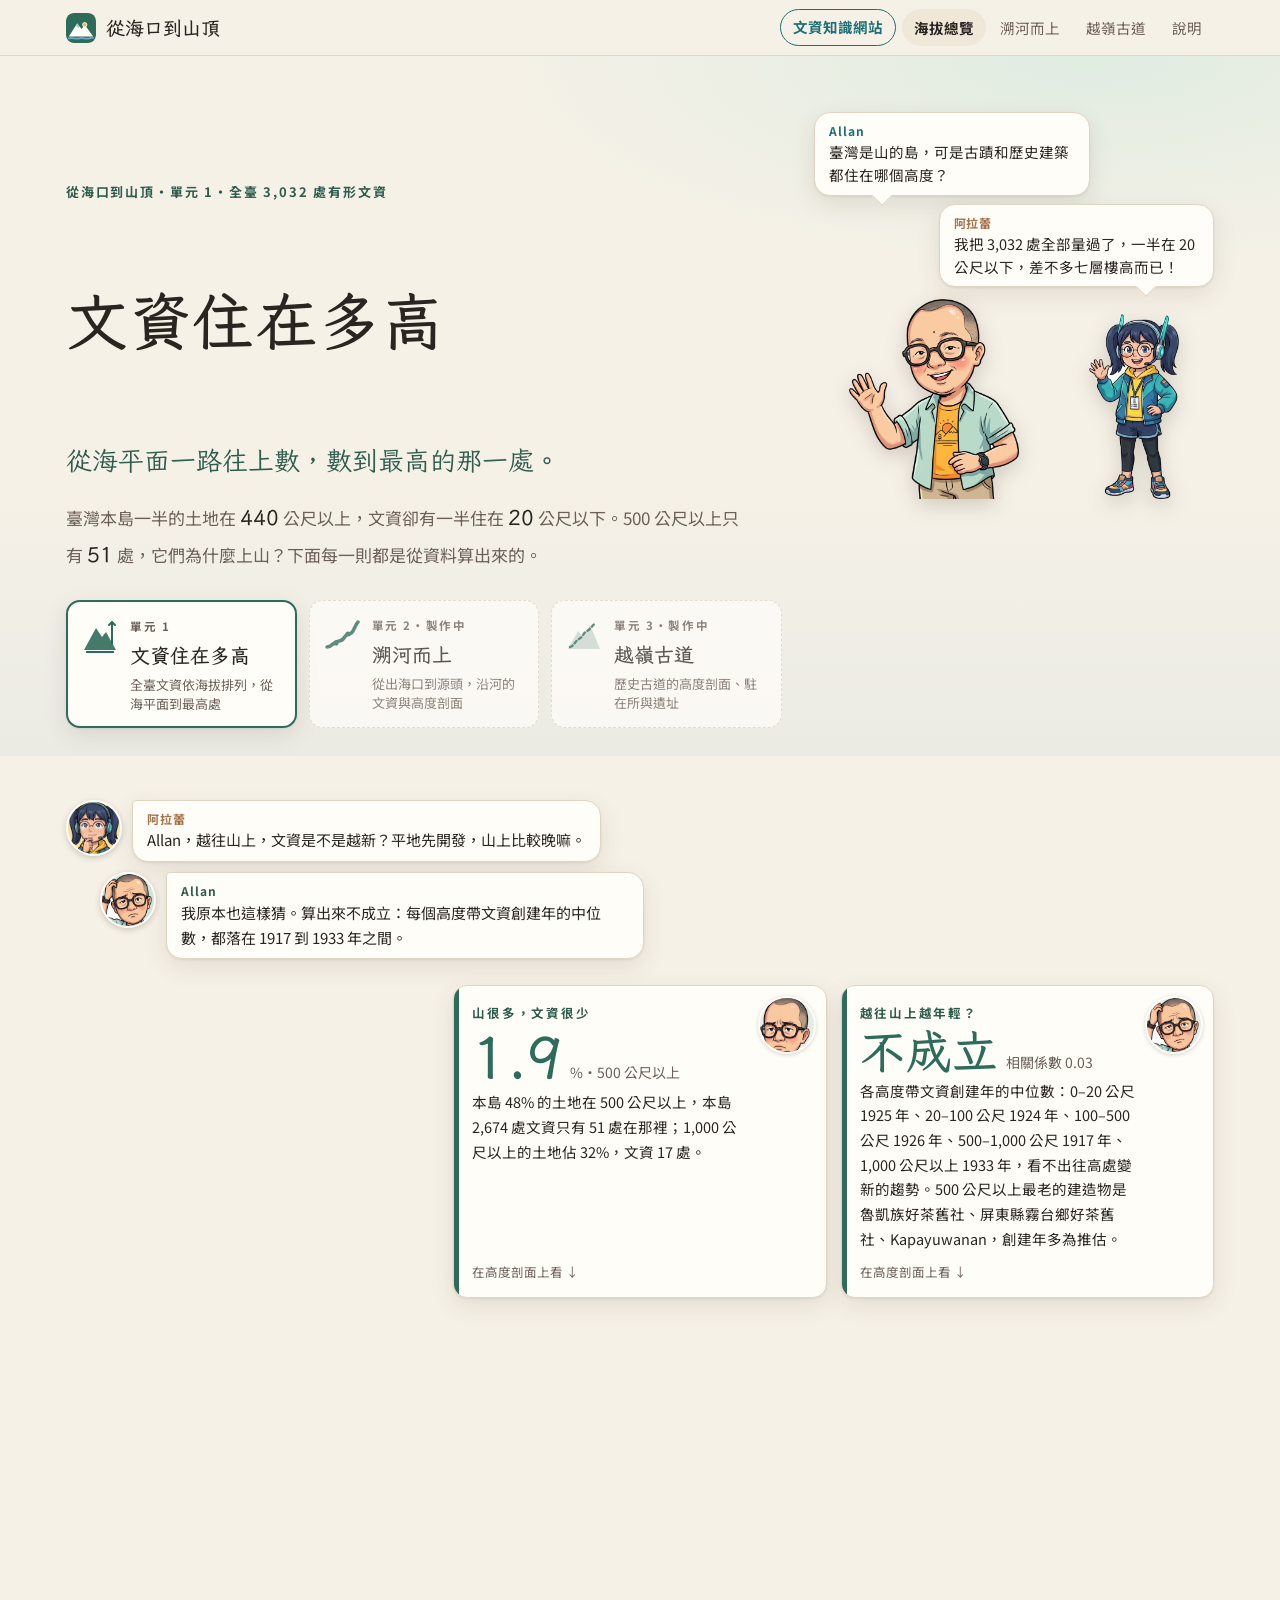
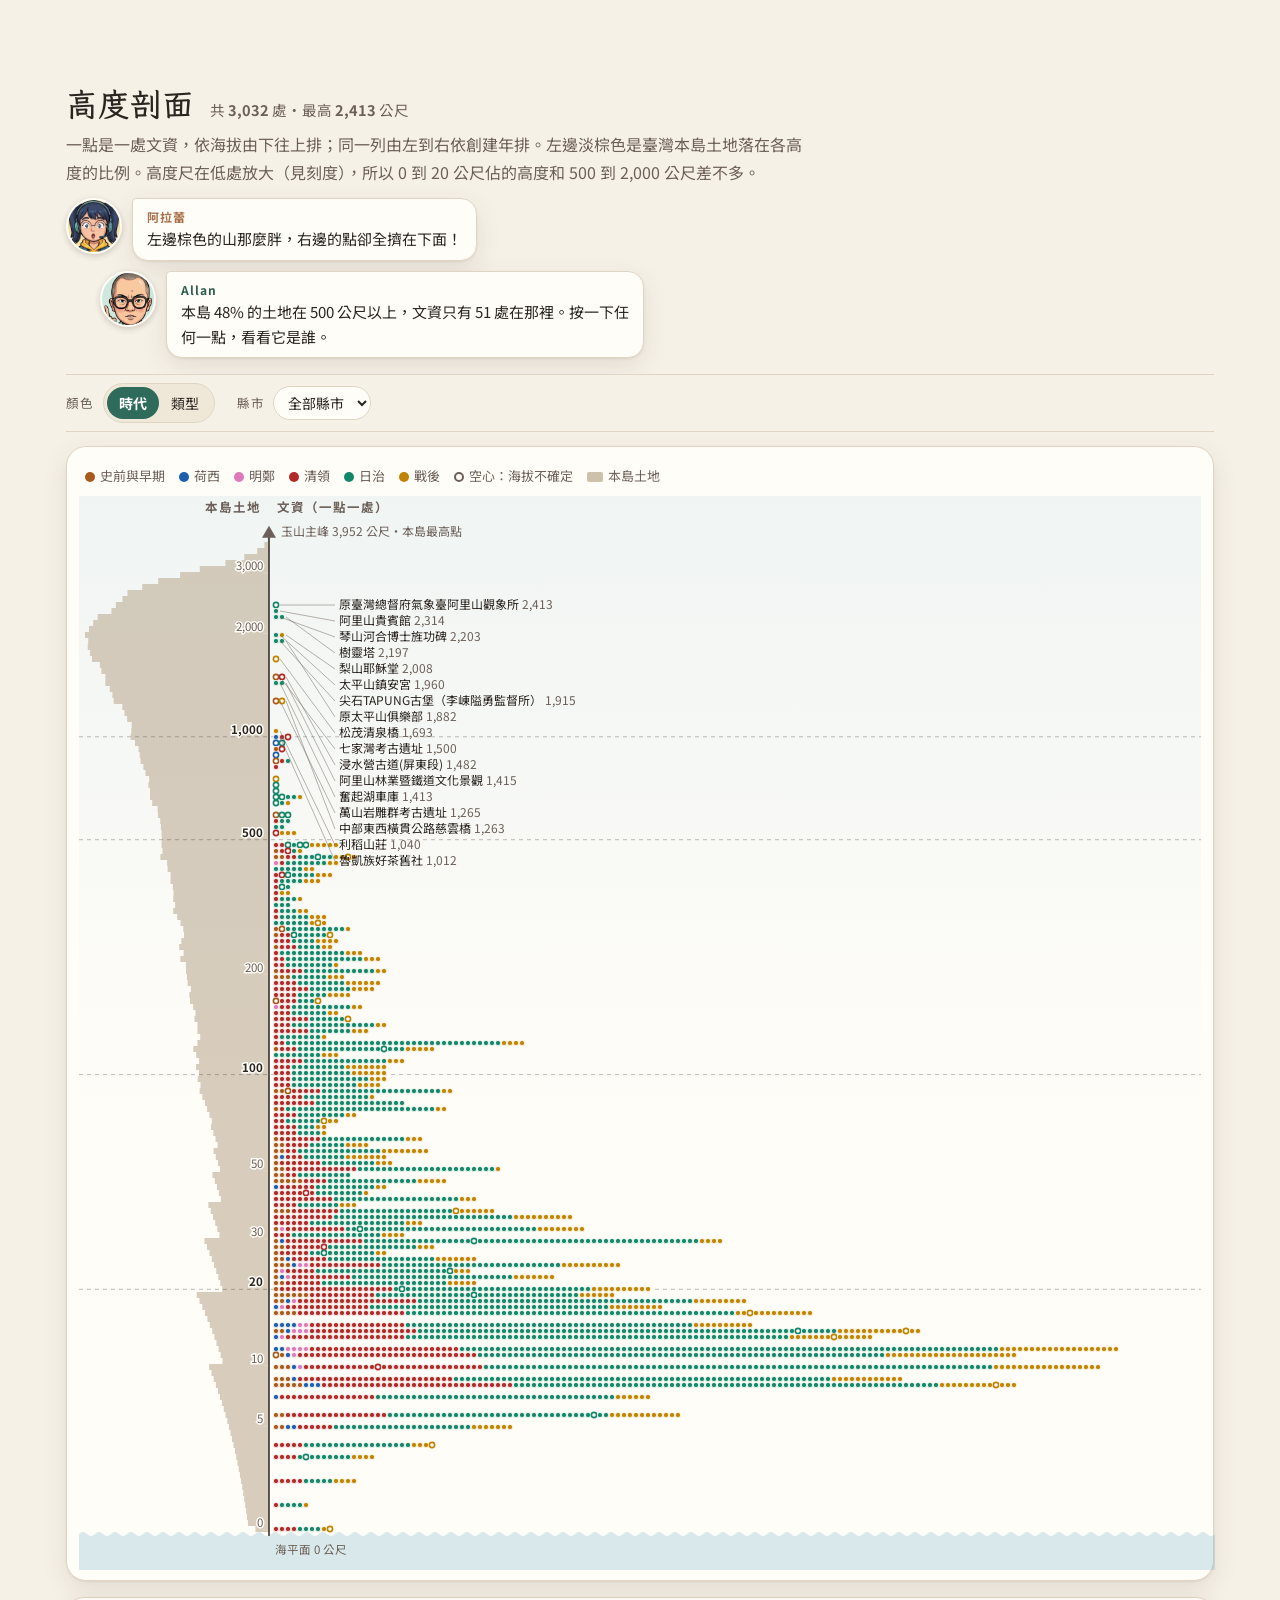
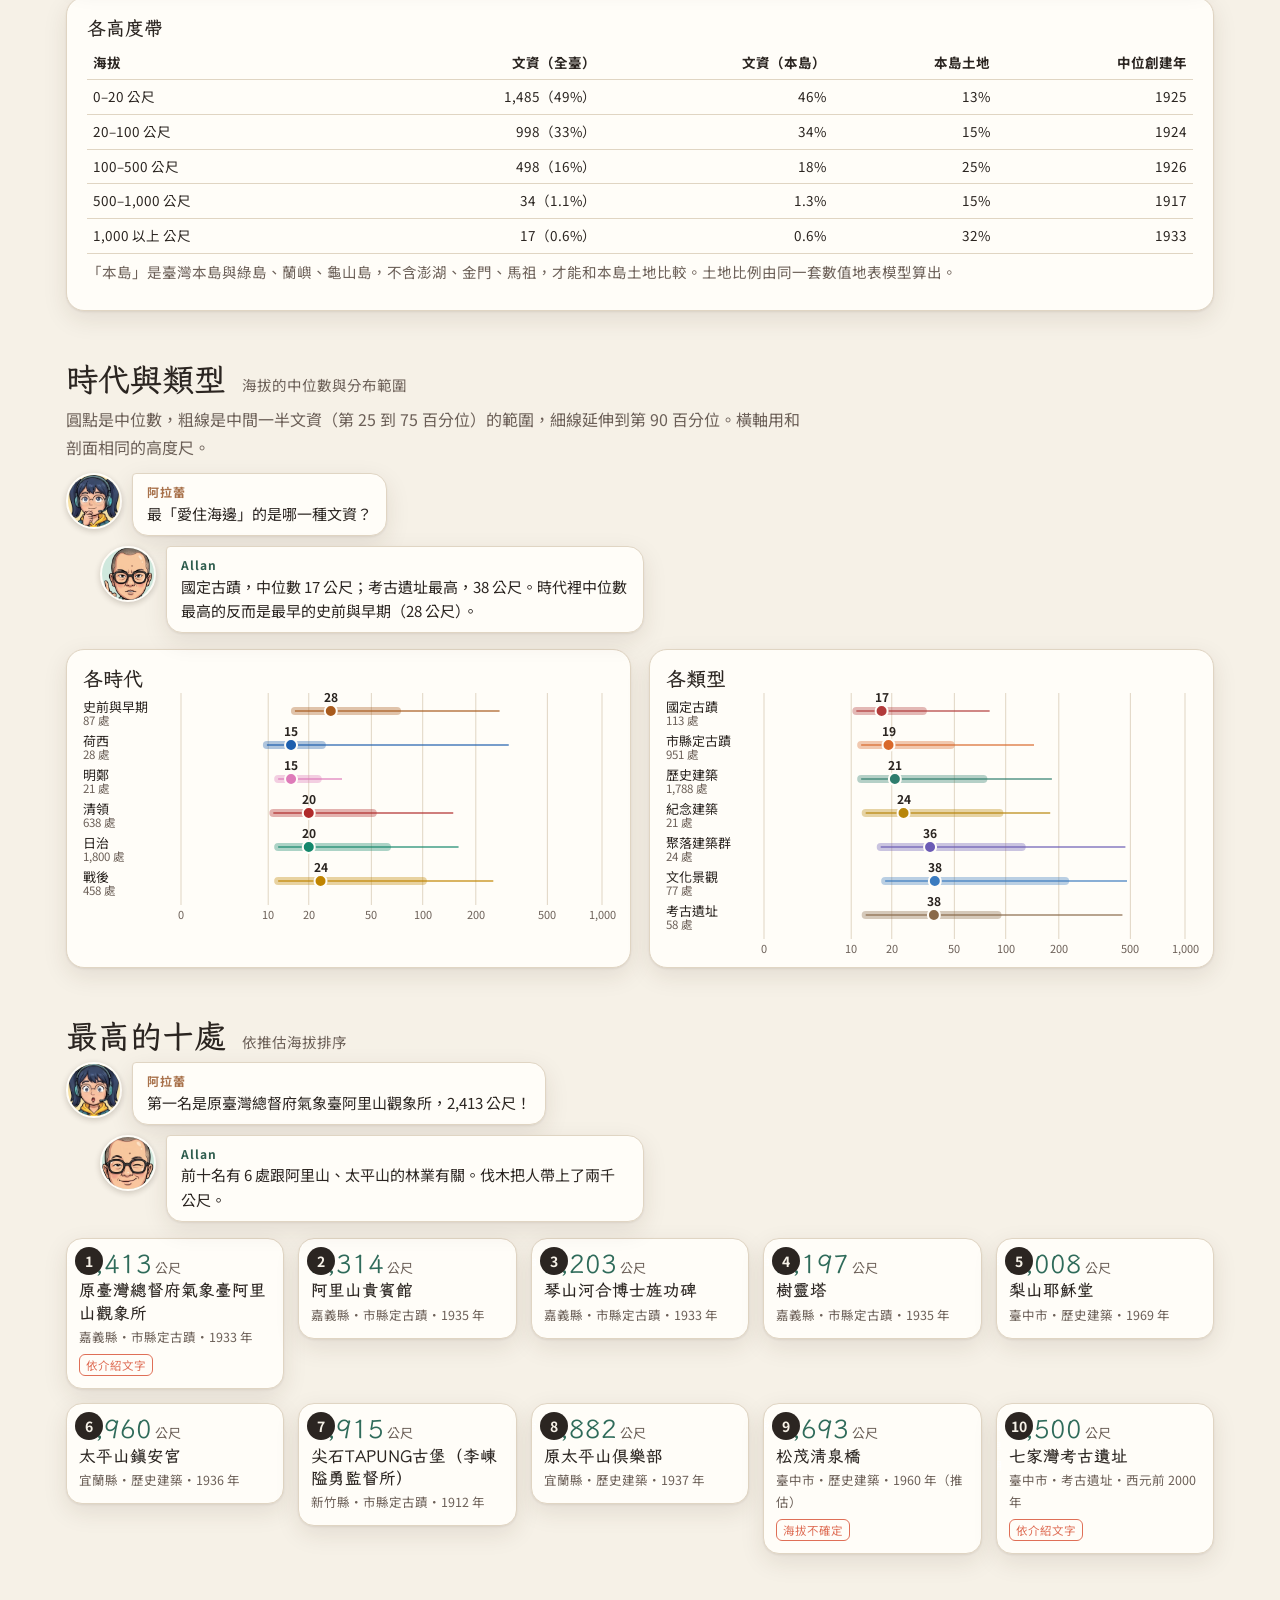
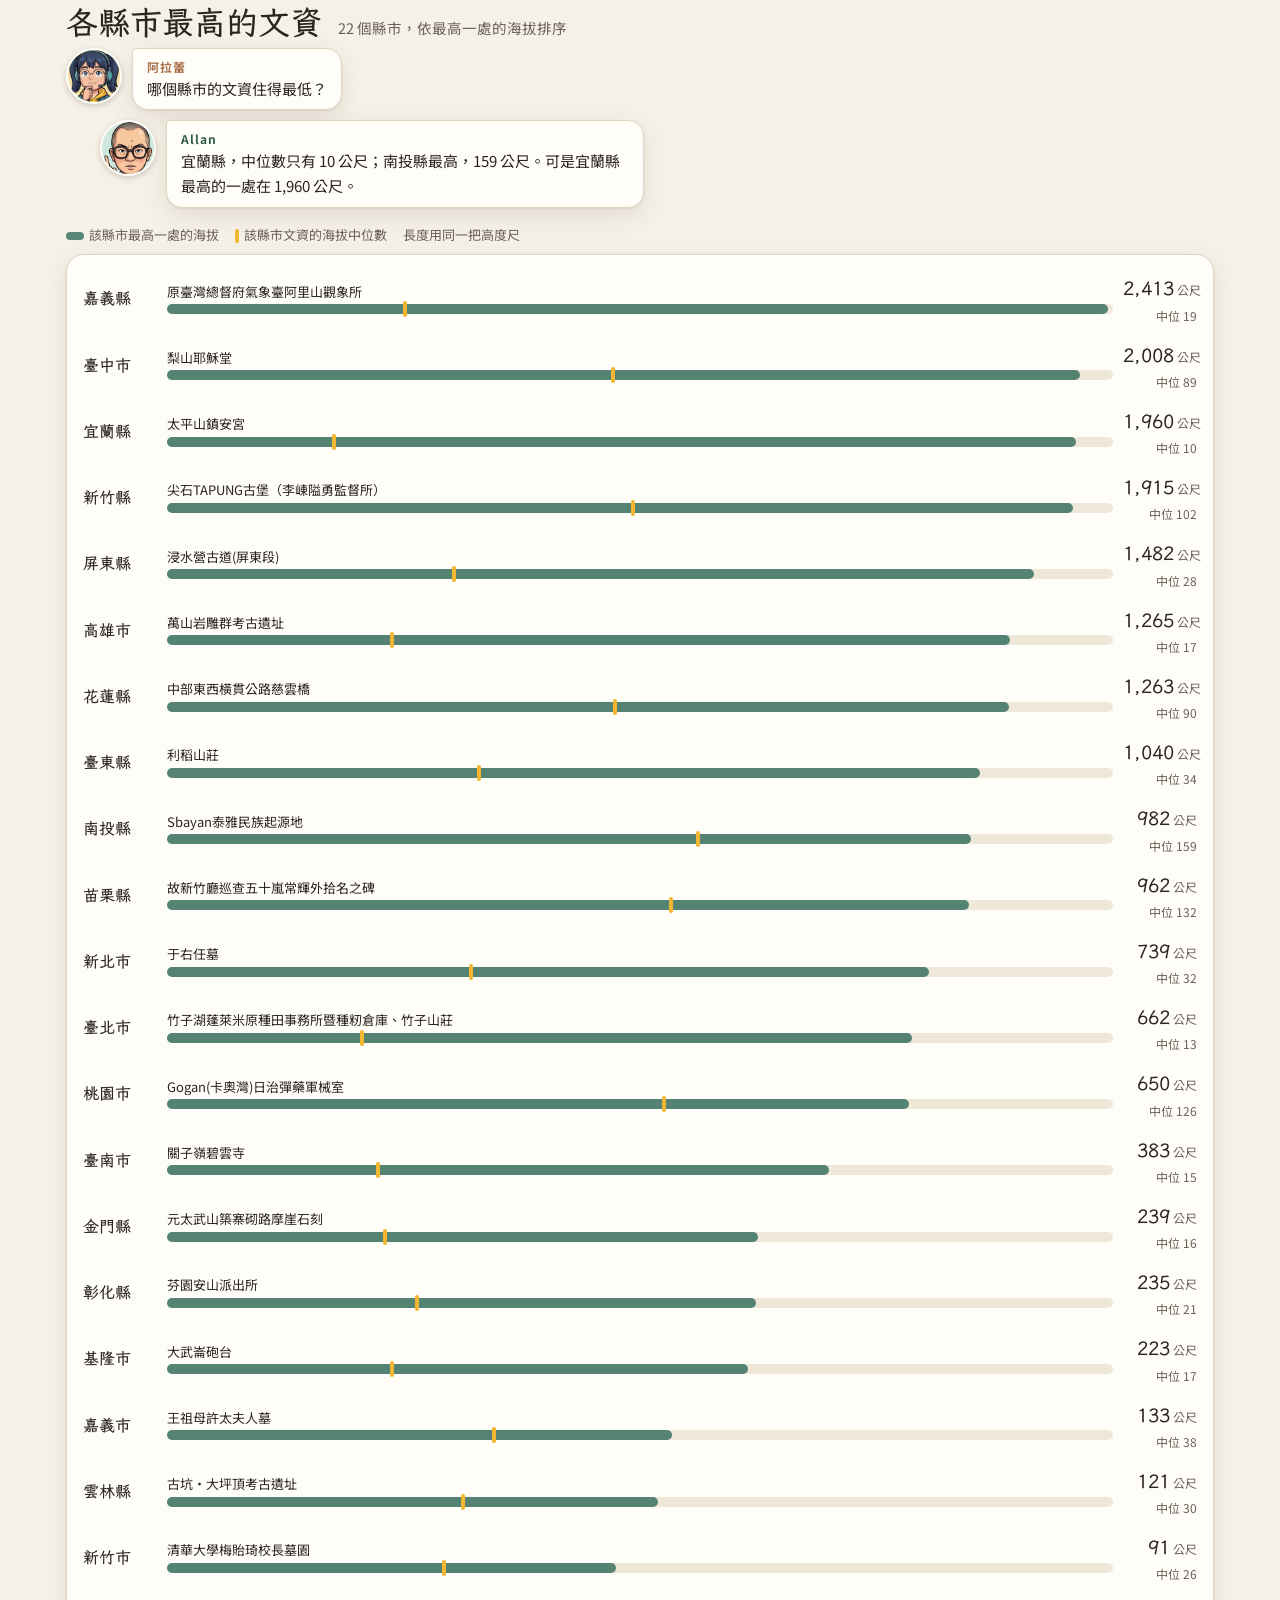
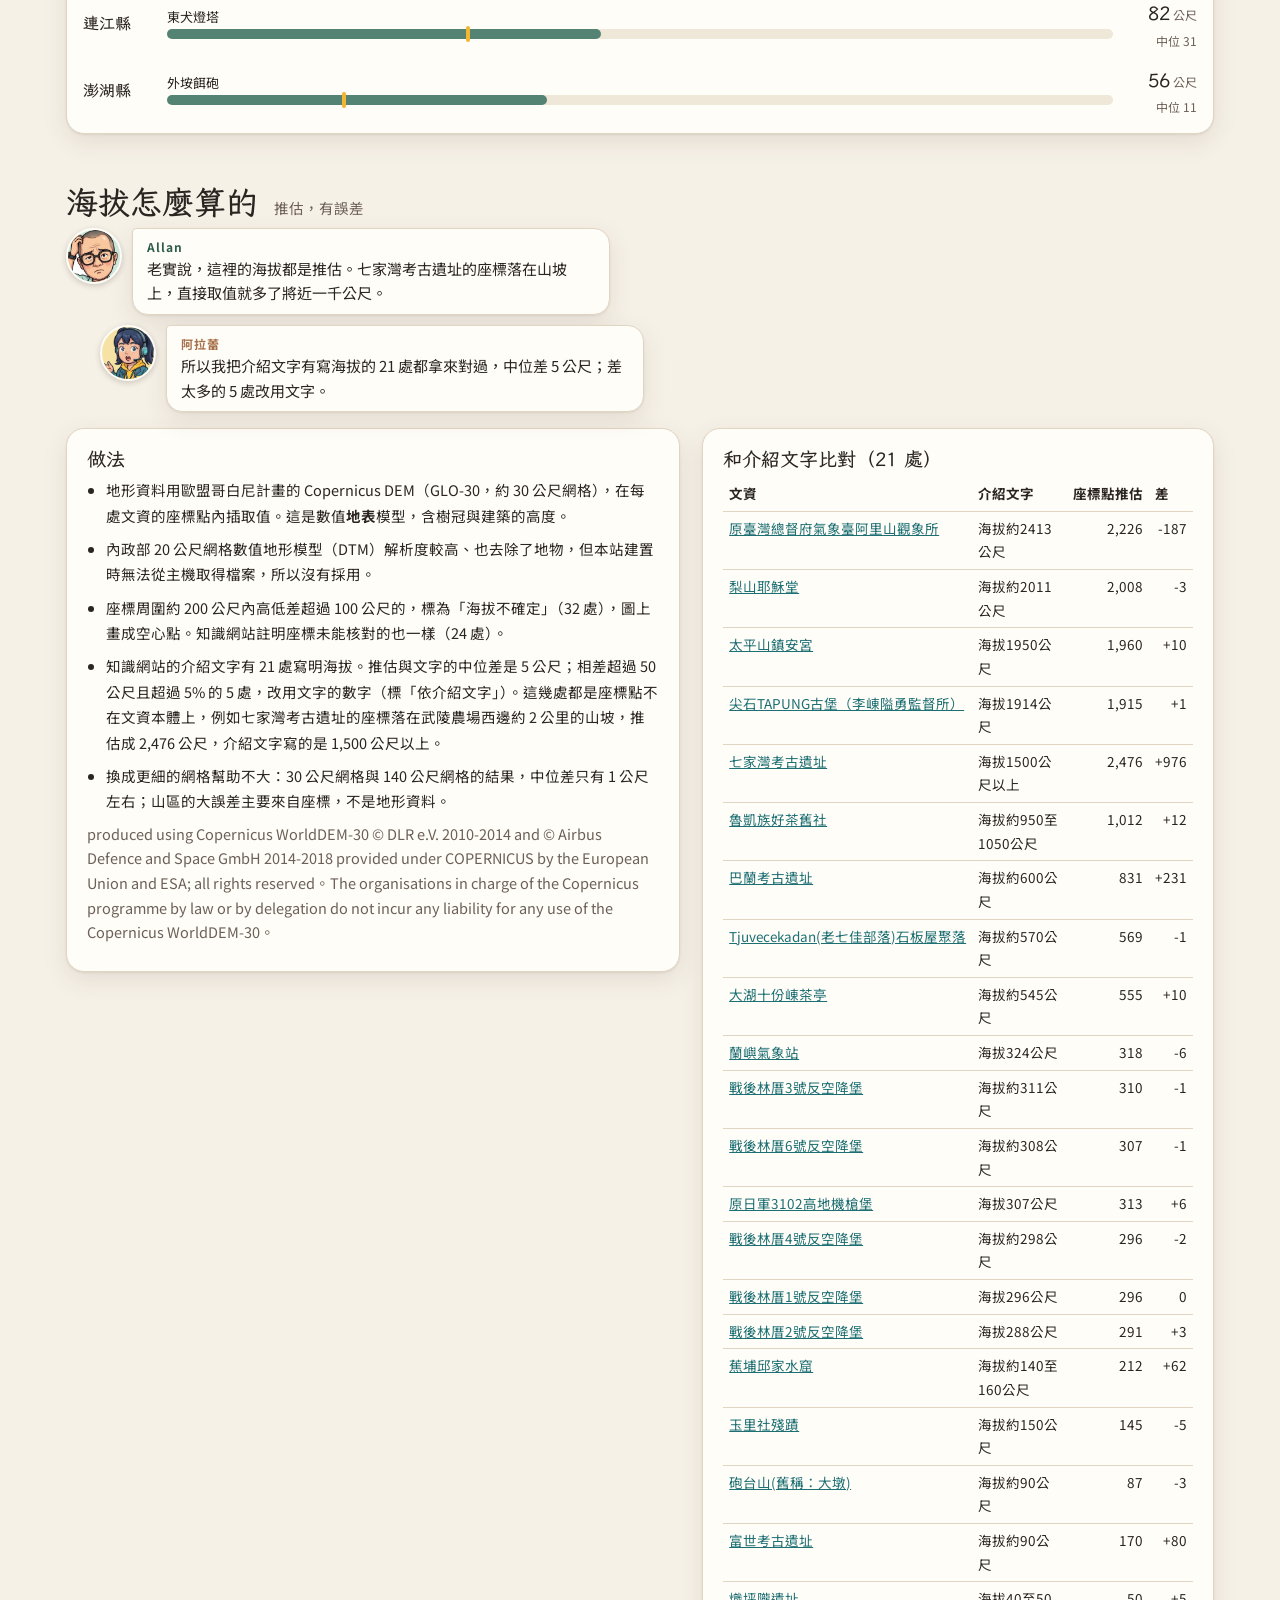
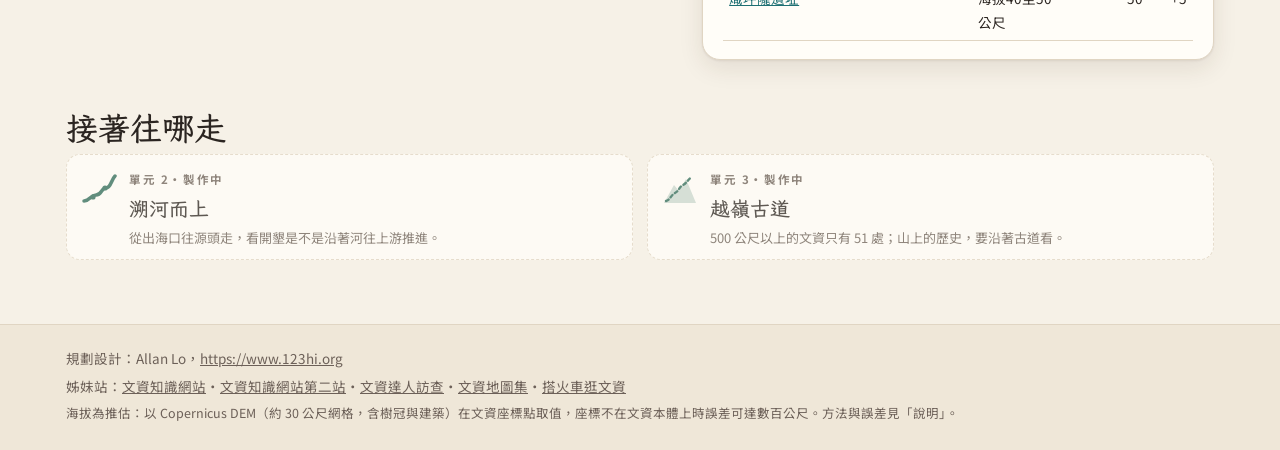
==== index.html @ 85fbc4b4 "單元 1「文資住在多高」：海拔總覽、高度剖面、事實卡與 Allan、阿拉蕾串場 - tools/fetch_dem.py、build_elev.py：Copernicus DEM 30 公尺取每處文資" ====
<!doctype html>
<html lang="zh-Hant-TW">
<head>
<meta charset="utf-8">
<meta name="viewport" content="width=device-width, initial-scale=1, viewport-fit=cover">
<title>從海口到山頂｜Allan 和阿拉蕾陪你看文資住在多高</title>
<meta name="description" content="全臺 3,032 處有形文化資產依海拔排列：一半住在 20 公尺以下，500 公尺以上只有 51 處。從資料看文資為什麼上山。">
<meta property="og:type" content="website">
<meta property="og:site_name" content="從海口到山頂">
<meta property="og:title" content="從海口到山頂：文資住在多高">
<meta property="og:description" content="全臺 3,032 處有形文化資產依海拔排列：一半住在 20 公尺以下，500 公尺以上只有 51 處。">
<meta property="og:url" content="https://cultural-ascent.123hi.org/">
<meta property="og:locale" content="zh_TW">
<meta name="theme-color" content="#f6f1e7" media="(prefers-color-scheme: light)">
<meta name="theme-color" content="#17130f" media="(prefers-color-scheme: dark)">
<link rel="icon" href="assets/icon.svg" type="image/svg+xml">
<link rel="preconnect" href="https://fonts.googleapis.com">
<link rel="preconnect" href="https://fonts.gstatic.com" crossorigin>
<link rel="stylesheet" href="https://fonts.googleapis.com/css2?family=LXGW+WenKai+TC:wght@400;700&family=Noto+Sans+TC:wght@400;500;700&display=swap">
<link rel="stylesheet" href="assets/css/ascent.css">
</head>
<body>
<a class="skip" href="#app">跳到主要內容</a>
<header class="top">
  <div class="wrap top-in">
    <a class="brand" href="#/"><img src="assets/icon.svg" alt="" width="30" height="30"><span>從海口到山頂</span></a>
    <nav class="top-nav" aria-label="主選單">
      <a class="home-link" href="https://cultural.123hi.org/" title="Allan Lo 和你逛文化：各縣市的文資知識網站">文資知識網站</a>
      <a href="#/" data-nav="home">海拔<span class="nx">總覽</span></a>
      <a href="#/river" data-nav="river"><span class="nx">溯河而上</span><span class="ns">河流</span></a>
      <a href="#/trail" data-nav="trail"><span class="nx">越嶺</span>古道</a>
      <a href="#/about" data-nav="about">說明</a>
    </nav>
  </div>
</header>
<main id="app" tabindex="-1"><p class="loading wrap">從海平面出發中…</p></main>
<dialog id="dlg" class="dlg" aria-label="文資卡片"></dialog>
<footer class="foot">
  <div class="wrap foot-in">
    <p>規劃設計：Allan Lo，<a href="https://www.123hi.org" target="_blank" rel="noopener">https://www.123hi.org</a></p>
    <p class="foot-sis">姊妹站：<a href="https://cultural.123hi.org/" target="_blank" rel="noopener">文資知識網站</a>・<a href="https://cultural2.123hi.org/" target="_blank" rel="noopener">文資知識網站第二站</a>・<a href="https://cultural-visit.123hi.org/" target="_blank" rel="noopener">文資達人訪查</a>・<a href="https://cultural-atlas.123hi.org/" target="_blank" rel="noopener">文資地圖集</a>・<a href="https://cultural-rail.123hi.org/" target="_blank" rel="noopener">搭火車逛文資</a></p>
    <p class="foot-note">海拔為推估：以 Copernicus DEM（約 30 公尺網格，含樹冠與建築）在文資座標點取值，座標不在文資本體上時誤差可達數百公尺。方法與誤差見「說明」。</p>
  </div>
</footer>
<script src="assets/js/ascent.js" defer></script>
</body>
</html>
---- assets/css/ascent.css ----
/* 從海口到山頂 — 樣式
   基底（配色變數、深色模式、頂端列、事實卡、角色對話、文資卡片、頁尾）沿用姊妹站「搭火車逛文資」rail.css，
   兩邊的共用區塊要一起改。本站加上高度剖面與海拔色票。 */
:root {
  --paper: #f6f1e7; --paper-2: #efe7d8; --card: #fffdf8; --ink: #2b2521; --muted: #6c6058; --line: #e0d5c3;
  --hinoki: #a8714a; --hinoki-2: #d9b48f; --peach: #df6f57; --mint: #cfe8dd; --sun: #f2b632; --teal: #1d6f73;
  --shadow: 0 1px 2px rgba(60, 40, 20, .08), 0 8px 24px rgba(60, 40, 20, .10);
  --shadow-lg: 0 2px 6px rgba(60, 40, 20, .10), 0 18px 48px rgba(60, 40, 20, .18);
  --c-national: #b23a3a; --c-city: #d9692b; --c-building: #2f7d6d; --c-memorial: #b8860b; --c-cluster: #6b5bb5; --c-landscape: #3b7bbf; --c-archaeo: #8a6a4a;
  --f-display: "LXGW WenKai TC", "Kaiti TC", "BiauKai", "DFKai-SB", serif;
  --f-body: "Noto Sans TC", "PingFang TC", "Microsoft JhengHei", system-ui, sans-serif;
  --r: 14px; --hdr: 56px;
  --gl: max(16px, env(safe-area-inset-left, 0px)); --gr: max(16px, env(safe-area-inset-right, 0px));
  --lc: #2f6b5a;
  --lc-soft: color-mix(in srgb, var(--lc) 12%, var(--card));
  --lc-ink: color-mix(in srgb, var(--lc) 78%, var(--ink));
}
@media (prefers-color-scheme: dark) {
  :root {
    --paper: #17130f; --paper-2: #1e1914; --card: #241e18; --ink: #efe6da; --muted: #b5a797; --line: #3a3128;
    --hinoki: #d6a27a; --hinoki-2: #6e4f37; --peach: #f08b74; --mint: #24453a; --teal: #6cc4c4;
    --shadow: 0 1px 2px rgba(0,0,0,.4), 0 8px 24px rgba(0,0,0,.35); --shadow-lg: 0 18px 48px rgba(0,0,0,.5);
    --c-national: #e8706a; --c-city: #f0975c; --c-building: #5fbfa8; --c-memorial: #dcb04a; --c-cluster: #a497e8; --c-landscape: #78aee6; --c-archaeo: #c9a47e;
    --lc-soft: color-mix(in srgb, var(--lc) 22%, var(--card));
    --lc-ink: color-mix(in srgb, var(--lc) 55%, var(--ink));
    color-scheme: dark;
  }
  body { --lc-d: color-mix(in srgb, var(--lc) 70%, #fff); }
}
*, *::before, *::after { box-sizing: border-box; }
html { -webkit-text-size-adjust: 100%; scroll-padding-top: calc(var(--hdr) + 70px); }
body { margin: 0; background: var(--paper); color: var(--ink); font-family: var(--f-body); font-size: 16px; line-height: 1.75; -webkit-font-smoothing: antialiased; overflow-x: hidden; }
img { max-width: 100%; }
a { color: var(--teal); }
h1, h2, h3 { font-family: var(--f-display); line-height: 1.25; margin: 0; text-wrap: balance; }
p { margin: 0; }
ul, ol { margin: 0; padding: 0; list-style: none; }
button { font: inherit; color: inherit; cursor: pointer; background: none; border: 0; padding: 0; }
:focus-visible { outline: 3px solid var(--sun); outline-offset: 2px; border-radius: 6px; }
[hidden] { display: none !important; }
.sr-only { position: absolute; width: 1px; height: 1px; overflow: hidden; clip: rect(0 0 0 0); white-space: nowrap; }
.wrap { max-width: 1180px; margin: 0 auto; padding-left: var(--gl); padding-right: var(--gr); }
.skip { position: absolute; left: -999px; } .skip:focus { left: 8px; top: 8px; z-index: 99; background: var(--card); padding: 8px 12px; }
.loading { padding-top: 80px; padding-bottom: 80px; color: var(--muted); }
.hint { color: var(--muted); font-size: 13.5px; line-height: 1.7; }
.kicker { font-size: 13px; letter-spacing: .14em; color: var(--lc-ink); font-weight: 700; }
.back { display: inline-block; font-size: 14px; text-decoration: none; color: var(--muted); padding: 6px 0; }
.back:hover { color: var(--ink); }
.btn { display: inline-flex; align-items: center; justify-content: center; min-height: 40px; padding: 6px 16px; border-radius: 999px; border: 1.5px solid var(--line); background: var(--card); color: var(--ink); text-decoration: none; font-size: 14.5px; font-weight: 500; transition: transform .15s, border-color .15s; }
.btn:hover { border-color: var(--lc); transform: translateY(-1px); }
.btn-solid { background: var(--ink); color: var(--paper); border-color: var(--ink); }
.link { color: var(--teal); text-decoration: underline; font-size: inherit; }

/* 頂端列 */
.top { position: sticky; top: 0; z-index: 30; height: var(--hdr); background: color-mix(in srgb, var(--paper) 88%, transparent); backdrop-filter: blur(10px); -webkit-backdrop-filter: blur(10px); border-bottom: 1px solid var(--line); }
.top-in { height: 100%; display: flex; align-items: center; justify-content: space-between; gap: 12px; }
.brand { display: flex; align-items: center; gap: 10px; text-decoration: none; color: var(--ink); font-family: var(--f-display); font-weight: 700; font-size: 19px; white-space: nowrap; }
.brand img { border-radius: 8px; }
.top-nav { display: flex; gap: 2px; }
.top-nav a { padding: 6px 12px; border-radius: 999px; text-decoration: none; color: var(--muted); font-size: 14.5px; white-space: nowrap; }
.top-nav a.cur { color: var(--ink); background: var(--paper-2); font-weight: 700; }

/* 首頁 */
.home-hero { padding: 56px 0 28px; background: radial-gradient(900px 300px at 85% 0, color-mix(in srgb, var(--mint) 55%, transparent), transparent 70%); }
.home-hero h1 { font-size: clamp(32px, 6.2vw, 62px); letter-spacing: .02em; margin: 10px 0 8px; }
.home-sub { font-family: var(--f-display); font-size: clamp(19px, 2.6vw, 26px); color: var(--lc-ink); margin-bottom: 16px; }
.lede { max-width: 40em; font-size: 17px; color: var(--muted); }
.lede b { color: var(--ink); font-family: var(--f-display); font-size: 1.25em; }
.home-lines { padding-bottom: 56px; }
.home-lines h2 { font-size: 15px; letter-spacing: .2em; color: var(--muted); margin: 28px 0 12px; font-family: var(--f-body); }
.ln-list { display: grid; grid-template-columns: repeat(auto-fill, minmax(min(100%, 340px), 1fr)); gap: 14px; }
.ln { display: block; height: 100%; padding: 16px 18px 14px; border-radius: var(--r); background: var(--card); border: 1px solid var(--line); border-left: 6px solid var(--lc); text-decoration: none; color: var(--ink); opacity: .72; }
.ln.on { opacity: 1; box-shadow: var(--shadow); transition: transform .2s, box-shadow .2s; }
.ln.on:hover { transform: translateY(-3px); box-shadow: var(--shadow-lg); }
.ln-head { display: flex; align-items: baseline; gap: 10px; flex-wrap: wrap; }
.ln-head h3 { font-size: 24px; }
.ln-route { font-size: 13.5px; color: var(--muted); display: inline-flex; align-items: center; gap: 6px; }
.ln-route i, .plate i, .tp-route i { display: inline-block; width: 18px; height: 2px; background: currentColor; position: relative; opacity: .7; }
.ln-route i::after, .plate i::after, .tp-route i::after { content: ""; position: absolute; right: 0; top: -3px; border: 4px solid transparent; border-left-color: currentColor; border-right: 0; }
.ln-go, .ln-soon { margin-left: auto; font-size: 13px; font-weight: 700; color: var(--lc-ink); }
.ln-soon { color: var(--muted); font-weight: 400; border: 1px dashed var(--line); border-radius: 999px; padding: 0 8px; }
.strip { display: block; width: 100%; height: 28px; margin: 10px 0 6px; overflow: visible; }
.strip line { stroke: var(--lc); stroke-width: 3; opacity: .35; }
.strip circle.on { fill: var(--lc); stroke: var(--card); stroke-width: 1.5; }
.strip circle.off { fill: var(--card); stroke: var(--lc); stroke-width: 1.2; opacity: .6; }
.strip circle.hs { stroke: var(--c-national); stroke-width: 2.5; }
.ln-stat { font-size: 13.5px; color: var(--muted); }
.ln-stat b { color: var(--ink); font-family: var(--f-display); font-size: 17px; }
.ln-tease { margin-top: 8px; padding-top: 8px; border-top: 1px dashed var(--line); font-size: 14px; }
.home-lines > .hint { margin-top: 18px; }

/* 路線頁：開頭 */
.lhero { padding: 20px 0 30px; background: linear-gradient(180deg, var(--lc-soft), transparent); }
.lhero h1 { display: flex; align-items: center; gap: 18px; flex-wrap: wrap; font-size: clamp(48px, 9vw, 88px); margin: 2px 0 12px; letter-spacing: .04em; }
.plate { font-style: normal; font-family: var(--f-body); font-size: 15px; font-weight: 700; letter-spacing: .08em; display: inline-flex; align-items: center; gap: 10px; padding: 6px 14px; border-radius: 8px; background: var(--lc); color: #fff; }
.facts { display: grid; grid-template-columns: repeat(3, 1fr); gap: 14px; margin-top: 26px; }
.fact { display: flex; flex-direction: column; gap: 4px; width: 100%; height: 100%; text-align: left; padding: 16px 18px 14px; border-radius: var(--r); background: var(--card); border: 1px solid var(--line); box-shadow: var(--shadow); position: relative; overflow: hidden; transition: transform .2s, box-shadow .2s; animation: rise .5s both; animation-delay: calc(var(--i) * 70ms); }
.fact::before { content: ""; position: absolute; inset: 0 auto 0 0; width: 5px; background: var(--lc); }
.fact:hover { transform: translateY(-3px); box-shadow: var(--shadow-lg); }
.fact-k { font-size: 12.5px; letter-spacing: .14em; font-weight: 700; color: var(--lc-ink); }
.fact-big { display: flex; align-items: baseline; gap: 8px; flex-wrap: wrap; }
.fact-big b { font-family: var(--f-display); font-size: 58px; line-height: 1; color: var(--lc-d, var(--lc)); font-variant-numeric: tabular-nums; }
.fact-big i { font-style: normal; font-size: 14px; color: var(--muted); }
.fact-t { font-size: 14.5px; line-height: 1.7; }
.fact-go { margin-top: auto; padding-top: 6px; font-size: 12.5px; color: var(--muted); }
.fact:hover .fact-go { color: var(--lc-ink); }
@keyframes rise { from { opacity: 0; transform: translateY(12px); } }

/* 篩選列 */
.flt-bar { position: sticky; top: var(--hdr); z-index: 20; background: color-mix(in srgb, var(--paper) 92%, transparent); backdrop-filter: blur(10px); -webkit-backdrop-filter: blur(10px); border-block: 1px solid var(--line); }
.flt { display: flex; gap: 6px 22px; padding-top: 8px; padding-bottom: 8px; overflow-x: auto; scrollbar-width: none; }
.flt::-webkit-scrollbar { display: none; }
.flt-g { display: flex; align-items: center; gap: 6px; flex: none; }
.flt-l { font-size: 12.5px; color: var(--muted); letter-spacing: .1em; margin-right: 2px; }
.seg { display: inline-flex; padding: 3px; border-radius: 999px; background: var(--paper-2); border: 1px solid var(--line); }
.seg button { min-width: 52px; min-height: 32px; padding: 0 12px; border-radius: 999px; font-size: 14px; font-variant-numeric: tabular-nums; }
.seg button[aria-pressed="true"] { background: var(--lc); color: #fff; font-weight: 700; }
.chip { display: inline-flex; align-items: center; gap: 6px; min-height: 34px; padding: 0 12px; border-radius: 999px; border: 1px solid var(--line); background: var(--card); font-size: 14px; white-space: nowrap; }
.chip[aria-pressed="true"] { background: var(--ink); color: var(--paper); border-color: var(--ink); }
.lvd { display: inline-block; width: 9px; height: 9px; border-radius: 50%; background: var(--lvc); flex: none; }
.lv0, .lvc0 { --lvc: var(--c-national); } .lv1, .lvc1 { --lvc: var(--c-city); } .lv2, .lvc2 { --lvc: var(--c-building); } .lv3, .lvc3 { --lvc: var(--c-memorial); }
.lv4, .lvc4 { --lvc: var(--c-cluster); } .lv5, .lvc5 { --lvc: var(--c-landscape); } .lv6, .lvc6 { --lvc: var(--c-archaeo); }
/* 票卡樣式（沒有照片時） */
.tk { display: flex; flex-direction: column; align-items: center; justify-content: center; gap: 2px; color: #fff; background:
  radial-gradient(circle at 0 50%, var(--card) 7px, transparent 7.5px), radial-gradient(circle at 100% 50%, var(--card) 7px, transparent 7.5px),
  repeating-linear-gradient(135deg, rgba(255,255,255,.07) 0 6px, transparent 6px 12px), var(--lvc); }
.tk b { font-family: var(--f-display); font-size: 22px; line-height: 1; letter-spacing: .02em; }
.tk i { font-style: normal; font-size: 11px; opacity: .9; letter-spacing: .2em; padding-left: .2em; }
@media (prefers-color-scheme: dark) { .tk { color: #17130f; } }
.cards { display: grid; gap: 18px; }
.card { display: grid; grid-template-columns: minmax(200px, 42%) 1fr; background: var(--card); border: 1px solid var(--line); border-radius: 18px; overflow: hidden; box-shadow: var(--shadow); animation: rise .5s both; animation-delay: calc(min(var(--i), 8) * 60ms); transition: box-shadow .2s, border-color .2s; }
.card.hot { border-color: var(--sun); box-shadow: var(--shadow-lg); }
.card.is-st { border: 2px solid var(--lvc); }
.card-ph { position: relative; margin: 0; min-height: 220px; background: var(--paper-2); }
.card-ph > img, .card-ph > .tk { position: absolute; inset: 0; width: 100%; height: 100%; object-fit: cover; }
.card-ph > .tk b { font-size: 64px; } .card-ph > .tk i { font-size: 15px; }
.card-ph > .tk { background: radial-gradient(circle at 0 50%, var(--card) 13px, transparent 13.5px), radial-gradient(circle at 100% 50%, var(--card) 13px, transparent 13.5px), repeating-linear-gradient(135deg, rgba(255,255,255,.07) 0 10px, transparent 10px 20px), var(--lvc); }
.card-no { position: absolute; left: 10px; top: 10px; width: 30px; height: 30px; border-radius: 50%; display: grid; place-items: center; background: var(--lvc); color: #fff; font-weight: 700; font-size: 14px; border: 2px solid var(--card); }
.card-ph.nophoto .card-no { background: var(--card); color: var(--lvc); }
.card-ph figcaption { position: absolute; left: 0; right: 0; bottom: 0; padding: 18px 10px 6px; font-size: 11.5px; line-height: 1.4; color: #fff; background: linear-gradient(transparent, rgba(0,0,0,.62)); }
.card-ph figcaption a { color: #fff; }
.card-b { padding: 16px 20px 16px; display: flex; flex-direction: column; gap: 8px; min-width: 0; }
.card-st { display: inline-flex; align-items: center; gap: 5px; align-self: flex-start; padding: 1px 10px 1px 8px; border-radius: 999px; background: var(--lvc); color: #fff; font-size: 12.5px; font-weight: 700; }
.card-meta { display: flex; flex-wrap: wrap; align-items: center; gap: 4px 10px; font-size: 13px; color: var(--muted); }
.lvt { color: var(--lvc); font-weight: 700; border: 1.5px solid var(--lvc); border-radius: 6px; padding: 0 7px; line-height: 1.6; }
.card h3 { font-size: 23px; }
.card-s { font-size: 15.5px; }
.card-f { display: flex; gap: 26px; margin: 4px 0 0; padding-top: 10px; border-top: 1px dashed var(--line); }
.card-f dt { font-size: 12px; color: var(--muted); letter-spacing: .1em; }
.card-f dd { margin: 0; font-size: 14px; }
.card-f b { font-family: var(--f-display); font-size: 28px; line-height: 1.1; color: var(--lc-d, var(--lc)); margin-right: 2px; }
.card-f small { margin-left: 8px; color: var(--muted); font-size: 12.5px; }
.card-a { display: flex; flex-wrap: wrap; gap: 8px; margin-top: auto; padding-top: 6px; }
@media (prefers-color-scheme: dark) { .card-no, .card-st, .st-flag { color: #17130f; } }
.empty-page, .about { padding-top: 48px; padding-bottom: 64px; max-width: 760px; }
.empty-page h1, .about h1 { font-size: 40px; margin-bottom: 14px; }
.empty-page p { margin-bottom: 16px; }
.about h2 { font-size: 22px; margin: 26px 0 6px; } .about p { margin-bottom: 8px; }

/* 頁尾 */
.foot { border-top: 1px solid var(--line); background: var(--paper-2); padding: 22px 0 26px; font-size: 13.5px; color: var(--muted); }
.foot-in { display: grid; gap: 4px; }
.foot a { color: inherit; }
.foot-note { font-size: 12.5px; }

@media (prefers-reduced-motion: reduce) {
  *, *::before, *::after { animation: none !important; transition: none !important; }
}
/* 排行榜 */
.rk-grid { display: grid; grid-template-columns: repeat(auto-fit, minmax(min(100%, 340px), 1fr)); gap: 22px; padding-bottom: 56px; align-items: start; }
.rk { background: var(--card); border: 1px solid var(--line); border-radius: 18px; padding: 18px 12px 10px; box-shadow: var(--shadow); }
.rk h2 { font-size: 24px; padding: 0 8px; } .rk > .hint { padding: 0 8px 8px; }
.rk-all { grid-column: 1 / -1; } .rk-all ol { display: grid; grid-template-columns: repeat(auto-fill, minmax(min(100%, 320px), 1fr)); column-gap: 14px; }
.rk a { display: grid; grid-template-columns: 30px 1fr auto; gap: 10px; align-items: center; padding: 8px; border-radius: 12px; text-decoration: none; color: var(--ink); }
.rk a:hover { background: var(--paper-2); }
.rk-n { font-family: var(--f-display); font-size: 18px; color: var(--muted); text-align: center; }
.rk li:first-child .rk-n { width: 30px; height: 30px; border-radius: 50%; background: var(--sun); color: #2b2521; display: grid; place-items: center; font-weight: 700; }
.rk-m { min-width: 0; display: flex; flex-direction: column; line-height: 1.4; }
.rk-m b { font-family: var(--f-display); font-size: 20px; }
.rk li:first-child .rk-m b { font-size: 26px; }
.rk-m small { color: var(--muted); font-size: 12.5px; }
.rk-bar { display: block; height: 6px; width: var(--w); margin-top: 4px; border-radius: 999px; background: var(--lc-d, var(--lc)); }
.rk-v { font-size: 12.5px; color: var(--muted); white-space: nowrap; text-align: right; }
.rk-v b { font-family: var(--f-display); font-size: 24px; color: var(--ink); margin-right: 3px; font-variant-numeric: tabular-nums; }
.rk-all .rk-v b { color: var(--lvc); }
@media (prefers-color-scheme: dark) { .rk li { --lc-d: color-mix(in srgb, var(--lc) 70%, #fff); } }
/* Allan 和阿拉蕾 */
.say { display: flex; align-items: flex-start; gap: 10px; max-width: 34em; }
.say img { width: 56px; height: 56px; flex: none; border-radius: 50%; object-fit: cover; object-position: 50% 12%; background: var(--mint); border: 2.5px solid var(--card); box-shadow: 0 2px 6px rgba(40, 25, 10, .2); }
.say-R img { background: #f7e2a6; }
.say p { position: relative; background: var(--card); border: 1.5px solid var(--line); border-radius: 4px 16px 16px 16px; padding: 8px 14px; font-size: 15px; line-height: 1.65; box-shadow: var(--shadow); }
.say p b { display: block; font-size: 12px; letter-spacing: .08em; color: var(--lc-ink); }
.say-R p b { color: var(--hinoki); }
.talk { display: grid; gap: 10px; margin-top: 18px; }
.talk .say:nth-child(2) { margin-left: 34px; animation: rise .5s .25s both; }
.talk .say:first-child { animation: rise .5s both; }
.fact { padding-right: 76px; }
.fact-face { position: absolute; right: 10px; top: 10px; width: 58px; height: 58px; border-radius: 50%; object-fit: cover; object-position: 50% 12%; background: var(--lc-soft); border: 2px solid var(--card); box-shadow: 0 1px 4px rgba(40, 25, 10, .18); transition: transform .25s; }
.fact:hover .fact-face { transform: rotate(-6deg) scale(1.1); }
.home-hero.has-duo .wrap { position: relative; display: grid; grid-template-columns: minmax(0, 1fr) minmax(300px, 400px); column-gap: 32px; align-items: end; }
.home-hero.has-duo .wrap > :not(.duo) { grid-column: 1; }
.duo { grid-column: 2 !important; grid-row: 1 / span 3; display: flex; flex-direction: column; gap: 6px; }
.duo-b { display: grid; gap: 8px; }
.bub { position: relative; background: var(--card); border: 1.5px solid var(--line); border-radius: 16px; padding: 8px 14px; font-size: 14.5px; line-height: 1.6; box-shadow: var(--shadow); max-width: 19em; animation: rise .5s both; }
.bub b { display: block; font-size: 12px; letter-spacing: .08em; color: var(--teal); }
.bub-R { justify-self: end; animation-delay: .35s; } .bub-R b { color: var(--hinoki); }
.bub::after { content: ""; position: absolute; bottom: -8px; width: 14px; height: 14px; background: var(--card); border: solid var(--line); border-width: 0 1.5px 1.5px 0; transform: rotate(45deg); }
.bub-A::after { left: 22%; } .bub-R::after { right: 22%; }
.duo-p { display: flex; justify-content: space-around; align-items: flex-end; margin-top: 6px; }
.duo-p img { height: 200px; width: auto; filter: drop-shadow(0 6px 10px rgba(40, 25, 10, .18)); transform-origin: 50% 100%; animation: sway 4s ease-in-out infinite; }
.duo-p img + img { height: 186px; animation-delay: -2s; }
@keyframes sway { 50% { transform: rotate(1.6deg); } }
.tp header { position: relative; } .tp-char { position: absolute; right: 18px; bottom: 0; height: 120px; width: auto; }
.st-sum .say { margin-block: 2px; }
.empty-page .say { margin-bottom: 18px; }
@media (max-width: 860px) {
  .home-hero.has-duo .wrap { display: block; }
  .duo { margin-top: 22px; max-width: 420px; }
  .duo-p img { height: 150px; } .duo-p img + img { height: 140px; }
}
@media (max-width: 640px) {
  .talk .say:nth-child(2) { margin-left: 16px; }
  .say img { width: 48px; height: 48px; }
  .tp-char { height: 84px; right: 8px; }
  .fact-face { width: 50px; height: 50px; }
}
@media (max-width: 640px) { .tp-nums { padding-right: 78px; gap: 18px; } .tp-nums b { font-size: 24px; } .tp-char { height: 76px; right: 4px; } }

/* 回文資知識網站的按鈕 */
.top-nav a.home-link { color: var(--teal); border: 1.5px solid var(--teal); font-weight: 700; padding: 4px 12px; margin-right: 4px; }
.top-nav a.home-link:hover, .top-nav a.home-link:focus-visible { background: var(--teal); color: var(--paper); }
@media (max-width: 640px) { .top-nav a.home-link { padding: 3px 8px; margin-right: 2px; } }
@media (max-width: 640px) { /* 手機：頂端列分兩行，站名一行、功能表一行 */
  :root { --hdr: 90px; }
  .top-in { flex-wrap: wrap; align-content: center; gap: 2px 12px; }
  .top-nav { flex: 1 0 100%; margin-left: -6px; }
}

/* ===== 從海口到山頂：本站專用 ===== */
:root {
  --e0: #a85a1c; --e1: #1d5fae; --e2: #de7ab9; --e3: #b02a2a; --e4: #14876b; --e5: #c08400;
  --land: #b9a68c; --sea: #6aa8c4; --dotring: var(--card);
}
@media (prefers-color-scheme: dark) {
  :root { --e0: #bb7438; --e1: #3866bb; --e2: #cc72b2; --e3: #d0443f; --e4: #22977a; --e5: #b98b18; --land: #6e5d48; --sea: #2f6f8c; }
}
.ev0 { --dc: var(--e0); } .ev1 { --dc: var(--e1); } .ev2 { --dc: var(--e2); } .ev3 { --dc: var(--e3); } .ev4 { --dc: var(--e4); } .ev5 { --dc: var(--e5); }
.lv0 { --dc: var(--c-national); } .lv1 { --dc: var(--c-city); } .lv2 { --dc: var(--c-building); } .lv3 { --dc: var(--c-memorial); }
.lv4 { --dc: var(--c-cluster); } .lv5 { --dc: var(--c-landscape); } .lv6 { --dc: var(--c-archaeo); }
.home-hero { background: radial-gradient(900px 320px at 85% 0, color-mix(in srgb, var(--mint) 55%, transparent), transparent 70%), linear-gradient(180deg, transparent 60%, color-mix(in srgb, var(--sea) 8%, transparent)); }
.units { display: grid; grid-template-columns: repeat(3, 1fr); gap: 12px; margin: 26px 0 0; }
.unit { position: relative; display: flex; flex-direction: column; gap: 2px; padding: 14px 16px 12px 62px; border-radius: var(--r); background: var(--card); border: 1px solid var(--line); text-decoration: none; color: var(--ink); min-height: 92px; }
.unit svg { position: absolute; left: 14px; top: 16px; width: 36px; height: 36px; color: var(--lc-d, var(--lc)); }
.unit b { font-family: var(--f-display); font-size: 20px; }
.unit small { font-size: 13px; color: var(--muted); line-height: 1.5; }
.unit .u-no { font-size: 11.5px; letter-spacing: .14em; color: var(--muted); font-weight: 700; }
.unit.cur { border: 2px solid var(--lc); box-shadow: var(--shadow); }
.unit.soon { opacity: .75; border-style: dashed; }
.unit.soon .u-no::after { content: "・製作中"; }
a.unit:hover { box-shadow: var(--shadow-lg); transform: translateY(-2px); transition: transform .2s, box-shadow .2s; }
.sec { padding-top: 40px; padding-bottom: 8px; }
.sec-h { display: flex; align-items: baseline; gap: 6px 16px; flex-wrap: wrap; margin-bottom: 6px; }
.sec-h h2 { font-size: clamp(26px, 3.4vw, 32px); }
.sec-h p { color: var(--muted); font-size: 14.5px; }
.sec-lede { color: var(--muted); max-width: 46em; margin-bottom: 12px; }
.fact-big b.word { font-size: 46px; }

/* 高度剖面 */
.pf-bar { position: sticky; top: var(--hdr); z-index: 20; background: color-mix(in srgb, var(--paper) 92%, transparent); backdrop-filter: blur(10px); -webkit-backdrop-filter: blur(10px); border-block: 1px solid var(--line); margin-top: 14px; }
.pf-bar .flt { align-items: center; }
.pf-bar select { font: inherit; font-size: 14px; min-height: 34px; padding: 0 10px; border-radius: 999px; border: 1px solid var(--line); background: var(--card); color: var(--ink); }
.pf-wrap { position: relative; margin-top: 14px; padding: 16px 12px 10px; border-radius: 20px; background: var(--card); border: 1px solid var(--line); box-shadow: var(--shadow); }
.pf { display: block; width: 100%; overflow: visible; user-select: none; -webkit-user-select: none; }
.pf .sky { fill: url(#skyg); }
.pf .landa { fill: var(--land); opacity: .55; }
.pf .landl { fill: none; stroke: var(--land); stroke-width: 1.5; }
.pf .seaf { fill: var(--sea); opacity: .25; }
.pf .axis { stroke: var(--ink); stroke-width: 1.5; }
.pf .tick line { stroke: var(--line); stroke-width: 1; }
.pf .tick text, .pf .lbl { font-size: 11.5px; fill: var(--muted); font-variant-numeric: tabular-nums; }
.pf .tick.major line { stroke: color-mix(in srgb, var(--ink) 30%, transparent); stroke-dasharray: 4 4; }
.pf .tick.major text { fill: var(--ink); font-weight: 700; }
.pf .bandt { font-size: 12px; fill: var(--muted); }
.pf .bandt tspan.b { fill: var(--ink); font-weight: 700; font-family: var(--f-display); font-size: 14px; }
.pf .hd { font-size: 12.5px; font-weight: 700; fill: var(--muted); letter-spacing: .08em; }
.pf .peak { font-size: 12px; fill: var(--muted); }
.pf .peak-m { fill: var(--muted); }
.pf .dot { fill: var(--dc); stroke: var(--dotring); stroke-width: .8; cursor: pointer; transition: opacity .25s; }
.pf .dot.u { fill: var(--card); stroke: var(--dc); stroke-width: 1.6; }
.pf.hl-on .dot:not(.hl) { opacity: .13; }
.pf .dot.hl { stroke: var(--ink); stroke-width: 1; }
.pf .dot.hot { stroke: var(--sun); stroke-width: 3; }
.pf .tag { font-size: 12px; fill: var(--ink); cursor: pointer; }
.pf .tag tspan { fill: var(--muted); }
.pf .tag-l { stroke: var(--muted); stroke-width: .8; fill: none; opacity: .6; }
.pf .medl { stroke: var(--sun); stroke-width: 2.5; }
.pf .medt { font-size: 12px; font-weight: 700; fill: var(--ink); paint-order: stroke; stroke: var(--card); stroke-width: 4px; }
.pf-legend { display: flex; flex-wrap: wrap; gap: 4px 14px; font-size: 13px; color: var(--muted); padding: 2px 6px 8px; }
.pf-legend span { display: inline-flex; align-items: center; gap: 5px; }
.pf-legend i { width: 10px; height: 10px; border-radius: 50%; background: var(--dc); }
.pf-legend i.u { background: var(--card); border: 2px solid var(--muted); }
.pf-legend i.land { border-radius: 2px; background: var(--land); opacity: .7; width: 16px; }
.tip { position: absolute; z-index: 5; pointer-events: none; max-width: 260px; background: var(--ink); color: var(--paper); border-radius: 10px; padding: 6px 10px; font-size: 13px; line-height: 1.5; box-shadow: var(--shadow-lg); transform: translate(-50%, calc(-100% - 12px)); }
.tip b { font-family: var(--f-display); font-size: 15px; display: block; }
.pf-sum { font-size: 14.5px; color: var(--muted); }
.pf-sum b { color: var(--ink); font-family: var(--f-display); font-size: 18px; }

/* 時代、類型的比較 */
.cmp-grid { display: grid; grid-template-columns: 1fr 1fr; gap: 18px; }
.cmp { background: var(--card); border: 1px solid var(--line); border-radius: 18px; padding: 16px 16px 10px; box-shadow: var(--shadow); }
.cmp h3 { font-size: 20px; margin-bottom: 2px; }
.cmp svg { display: block; width: 100%; overflow: visible; }
.cmp .rl { font-size: 13px; fill: var(--ink); }
.cmp .rn { font-size: 11.5px; fill: var(--muted); }
.cmp .iqr { stroke: var(--dc); stroke-width: 8; stroke-linecap: round; opacity: .35; }
.cmp .p90 { stroke: var(--dc); stroke-width: 2; opacity: .6; }
.cmp .md { fill: var(--dc); stroke: var(--card); stroke-width: 2; }
.cmp .mv { font-size: 12px; font-weight: 700; fill: var(--ink); }
.cmp .gx line { stroke: var(--line); } .cmp .gx text { font-size: 11px; fill: var(--muted); text-anchor: middle; }

/* 縣市最高 */
.cty { background: var(--card); border: 1px solid var(--line); border-radius: 18px; padding: 10px 8px; box-shadow: var(--shadow); }
.cty li button { display: grid; grid-template-columns: 4.6em minmax(0, 1fr) 4.6em; gap: 10px; align-items: center; width: 100%; text-align: left; padding: 6px 8px; border-radius: 10px; }
.cty li button:hover { background: var(--paper-2); }
.cty-c { font-family: var(--f-display); font-weight: 700; font-size: 16px; }
.cty-m { min-width: 0; display: flex; flex-direction: column; line-height: 1.35; }
.cty-m small { font-size: 13px; color: var(--ink); white-space: nowrap; overflow: hidden; text-overflow: ellipsis; }
.cty-bar { position: relative; height: 10px; margin-top: 4px; border-radius: 999px; background: var(--paper-2); }
.cty-bar i { position: absolute; left: 0; top: 0; bottom: 0; width: var(--w); border-radius: 999px; background: var(--lc-d, var(--lc)); opacity: .8; }
.cty-bar em { position: absolute; top: -3px; width: 4px; height: 16px; margin-left: -2px; left: var(--m); border-radius: 2px; background: var(--sun); }
.cty-v { text-align: right; font-size: 12px; color: var(--muted); white-space: nowrap; }
.cty-v b { font-family: var(--f-display); font-size: 19px; color: var(--ink); font-variant-numeric: tabular-nums; }
.cty-key { display: flex; gap: 16px; flex-wrap: wrap; font-size: 13px; color: var(--muted); margin: 6px 0 8px; }
.cty-key i { display: inline-block; vertical-align: middle; margin-right: 5px; }
.cty-key .k1 { width: 18px; height: 8px; border-radius: 999px; background: var(--lc-d, var(--lc)); opacity: .8; }
.cty-key .k2 { width: 4px; height: 14px; border-radius: 2px; background: var(--sun); }

/* 最高的十處 */
.top10 { display: grid; grid-template-columns: repeat(auto-fill, minmax(min(100%, 210px), 1fr)); gap: 14px; }
.t10 { width: 100%; text-align: left; background: var(--card); border: 1px solid var(--line); border-radius: 16px; overflow: hidden; box-shadow: var(--shadow); display: flex; flex-direction: column; transition: transform .2s, box-shadow .2s; }
.t10:hover { transform: translateY(-3px); box-shadow: var(--shadow-lg); }
.t10-ph { position: relative; aspect-ratio: 4 / 3; background: var(--paper-2); }
.t10-ph > img, .t10-ph > .tk { position: absolute; inset: 0; width: 100%; height: 100%; object-fit: cover; }
.t10-n { position: absolute; left: 8px; top: 8px; width: 28px; height: 28px; border-radius: 50%; display: grid; place-items: center; background: var(--ink); color: var(--paper); font-weight: 700; font-size: 14px; }
.t10-b { padding: 10px 12px 12px; display: flex; flex-direction: column; gap: 2px; }
.t10-h { font-family: var(--f-display); font-size: 26px; line-height: 1.1; color: var(--lc-d, var(--lc)); font-variant-numeric: tabular-nums; }
.t10-h small { font-size: 13px; color: var(--muted); font-family: var(--f-body); margin-left: 3px; }
.t10-t { font-family: var(--f-display); font-weight: 700; font-size: 16.5px; line-height: 1.35; }
.t10-m { font-size: 12.5px; color: var(--muted); }
.flagt { display: inline-block; margin-top: 4px; font-size: 11.5px; color: var(--peach); border: 1px solid currentColor; border-radius: 6px; padding: 0 6px; align-self: flex-start; }

/* 方法 */
.method { display: grid; grid-template-columns: 1.2fr 1fr; gap: 22px; align-items: start; }
.method-b { background: var(--card); border: 1px solid var(--line); border-radius: 18px; padding: 18px 20px; box-shadow: var(--shadow); }
.method-b h3 { font-size: 19px; margin: 0 0 6px; }
.method-b p, .method-b li { font-size: 14.5px; margin-bottom: 8px; }
.method-b ul { list-style: disc; padding-left: 1.2em; }
.mini-t { width: 100%; border-collapse: collapse; font-size: 13.5px; }
.mini-t th, .mini-t td { padding: 5px 6px; border-bottom: 1px solid var(--line); text-align: left; vertical-align: top; }
.mini-t td.n { text-align: right; font-variant-numeric: tabular-nums; white-space: nowrap; }
.mini-t button { color: var(--teal); text-decoration: underline; text-align: left; }

/* 文資卡片（對話框） */
.dlg { border: 0; padding: 0; background: transparent; width: min(760px, calc(100vw - 24px)); max-height: calc(100dvh - 24px); overflow: visible; }
.dlg::backdrop { background: rgba(20, 14, 8, .5); backdrop-filter: blur(2px); }
.dlg .card { animation: none; max-height: calc(100dvh - 24px); overflow: auto; }
.dlg-x { position: absolute; right: -6px; top: -6px; z-index: 2; width: 38px; height: 38px; border-radius: 50%; background: var(--ink); color: var(--paper); font-size: 20px; line-height: 1; box-shadow: var(--shadow); }
.card-f b.u { color: var(--peach); }
.card-note { font-size: 13px; color: var(--muted); background: var(--paper-2); border-radius: 10px; padding: 6px 10px; line-height: 1.6; }
.card-note b { color: var(--peach); }
.card-a .btn-rail { border-color: #c47a1e; }

.next-units { display: grid; grid-template-columns: 1fr 1fr; gap: 14px; padding-bottom: 56px; }
.about h3 { font-size: 18px; margin: 18px 0 4px; }

@media (max-width: 960px) {
  .cmp-grid, .method { grid-template-columns: 1fr; }
}
@media (max-width: 760px) {
  .units { grid-template-columns: 1fr; gap: 8px; }
  .unit { min-height: 0; }
  .next-units { grid-template-columns: 1fr; }
  .pf-wrap { margin-inline: calc(var(--gl) * -1 + 4px) calc(var(--gr) * -1 + 4px); padding: 12px 4px 8px; border-radius: 14px; }
}
@media (max-width: 640px) {
  .card-ph { min-height: 0; aspect-ratio: 3 / 2; }
  .card { grid-template-columns: 1fr; }
  .card-ph.nophoto { aspect-ratio: 3 / 1; }
  .facts { display: flex; gap: 12px; overflow-x: auto; scroll-snap-type: x mandatory; margin-inline: calc(var(--gl) * -1) calc(var(--gr) * -1); padding: 4px var(--gl) 14px; scrollbar-width: none; }
  .facts li { flex: 0 0 84%; scroll-snap-align: center; }
  .fact-big b { font-size: 48px; }
  .cty li button { grid-template-columns: 3.6em minmax(0, 1fr) 4.2em; gap: 8px; }
}
@media (max-width: 960px) and (min-width: 641px) { .facts { grid-template-columns: repeat(2, 1fr); } }
.top-nav .ns { display: none; }
@media (max-width: 640px) { .top-nav .nx { display: none; } .top-nav .ns { display: inline; } }
.mini-t th { white-space: nowrap; }
.mini-t th.n { text-align: right; }
.pf-say { margin-top: 10px; }
.pf-say .say { animation: rise .4s both; }
.sec .talk { margin: 4px 0 16px; }
.card-b .say { margin: 2px 0; } .card-b .say img { width: 46px; height: 46px; } .card-b .say p { font-size: 14px; }
.mini-t td:first-child { white-space: nowrap; }
@media (max-width: 640px) { .mini-t { font-size: 12.5px; } .mini-t th, .mini-t td { padding: 5px 4px; } }
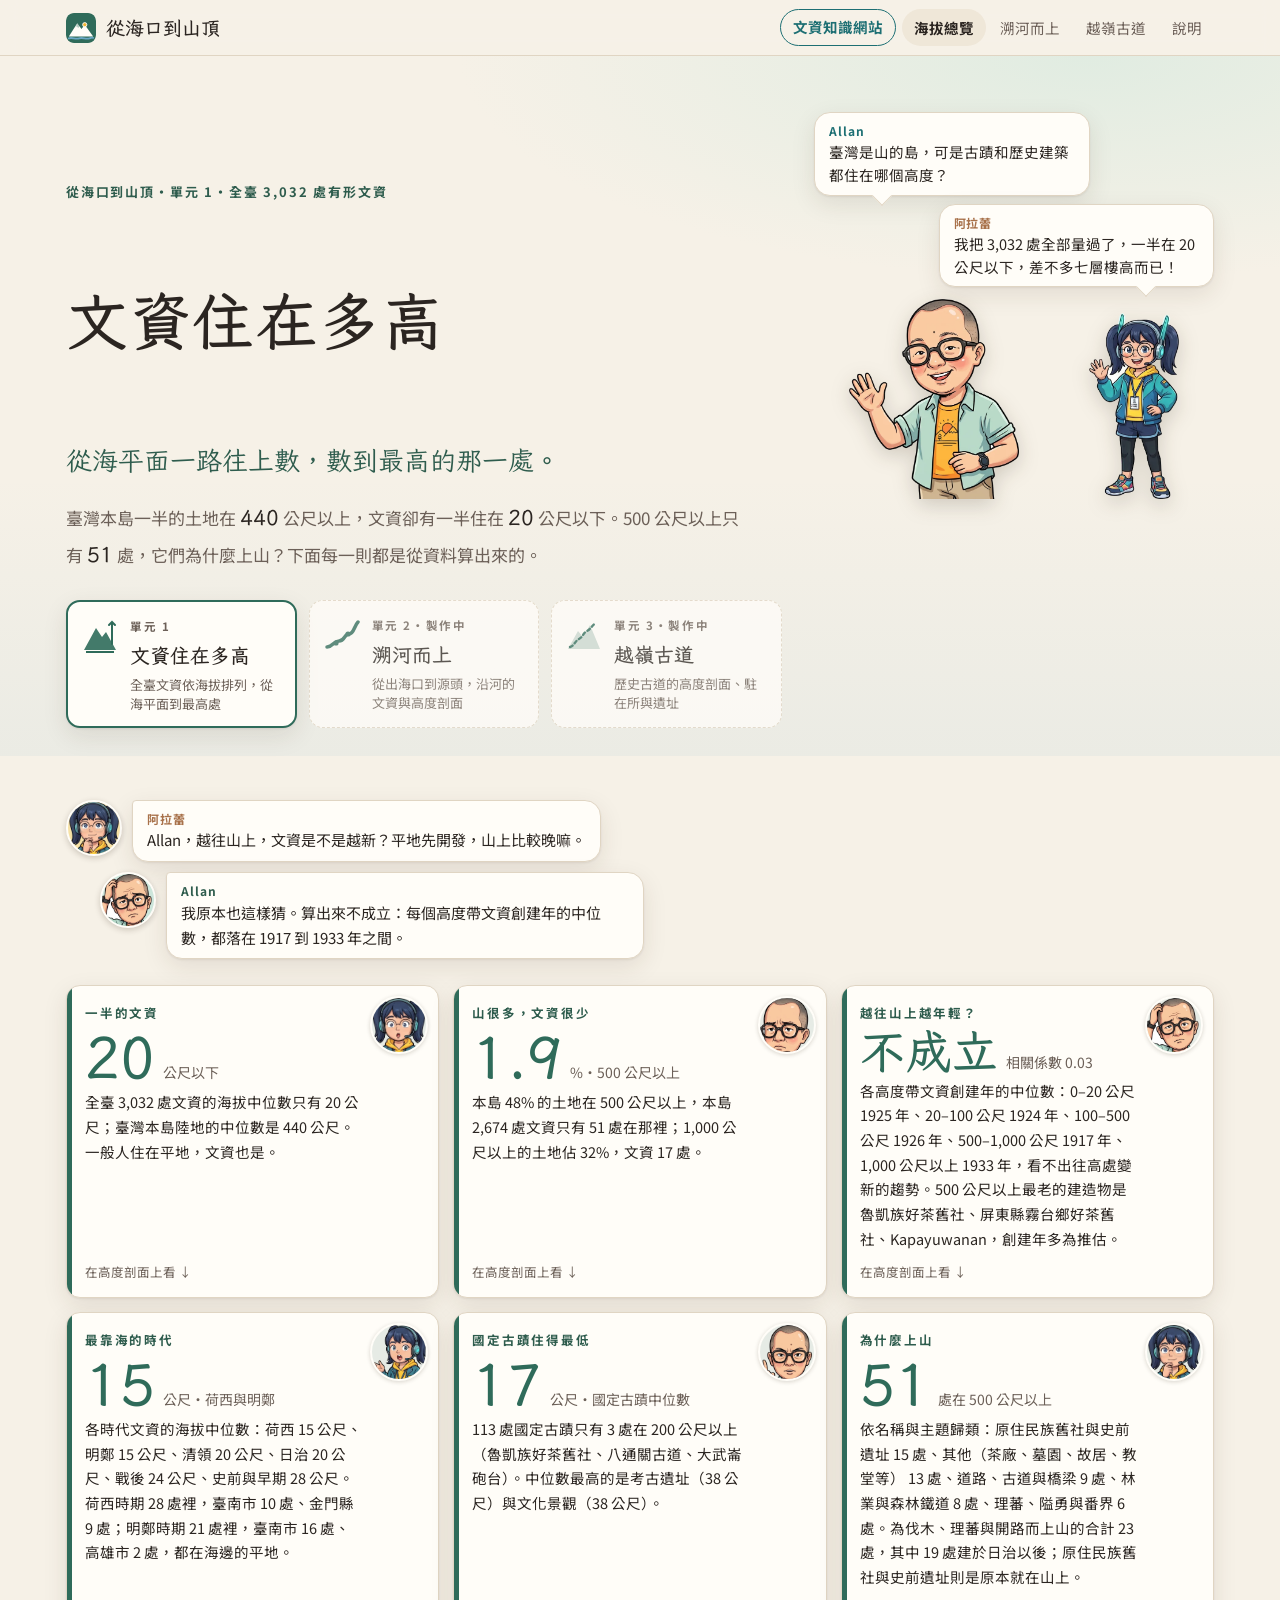
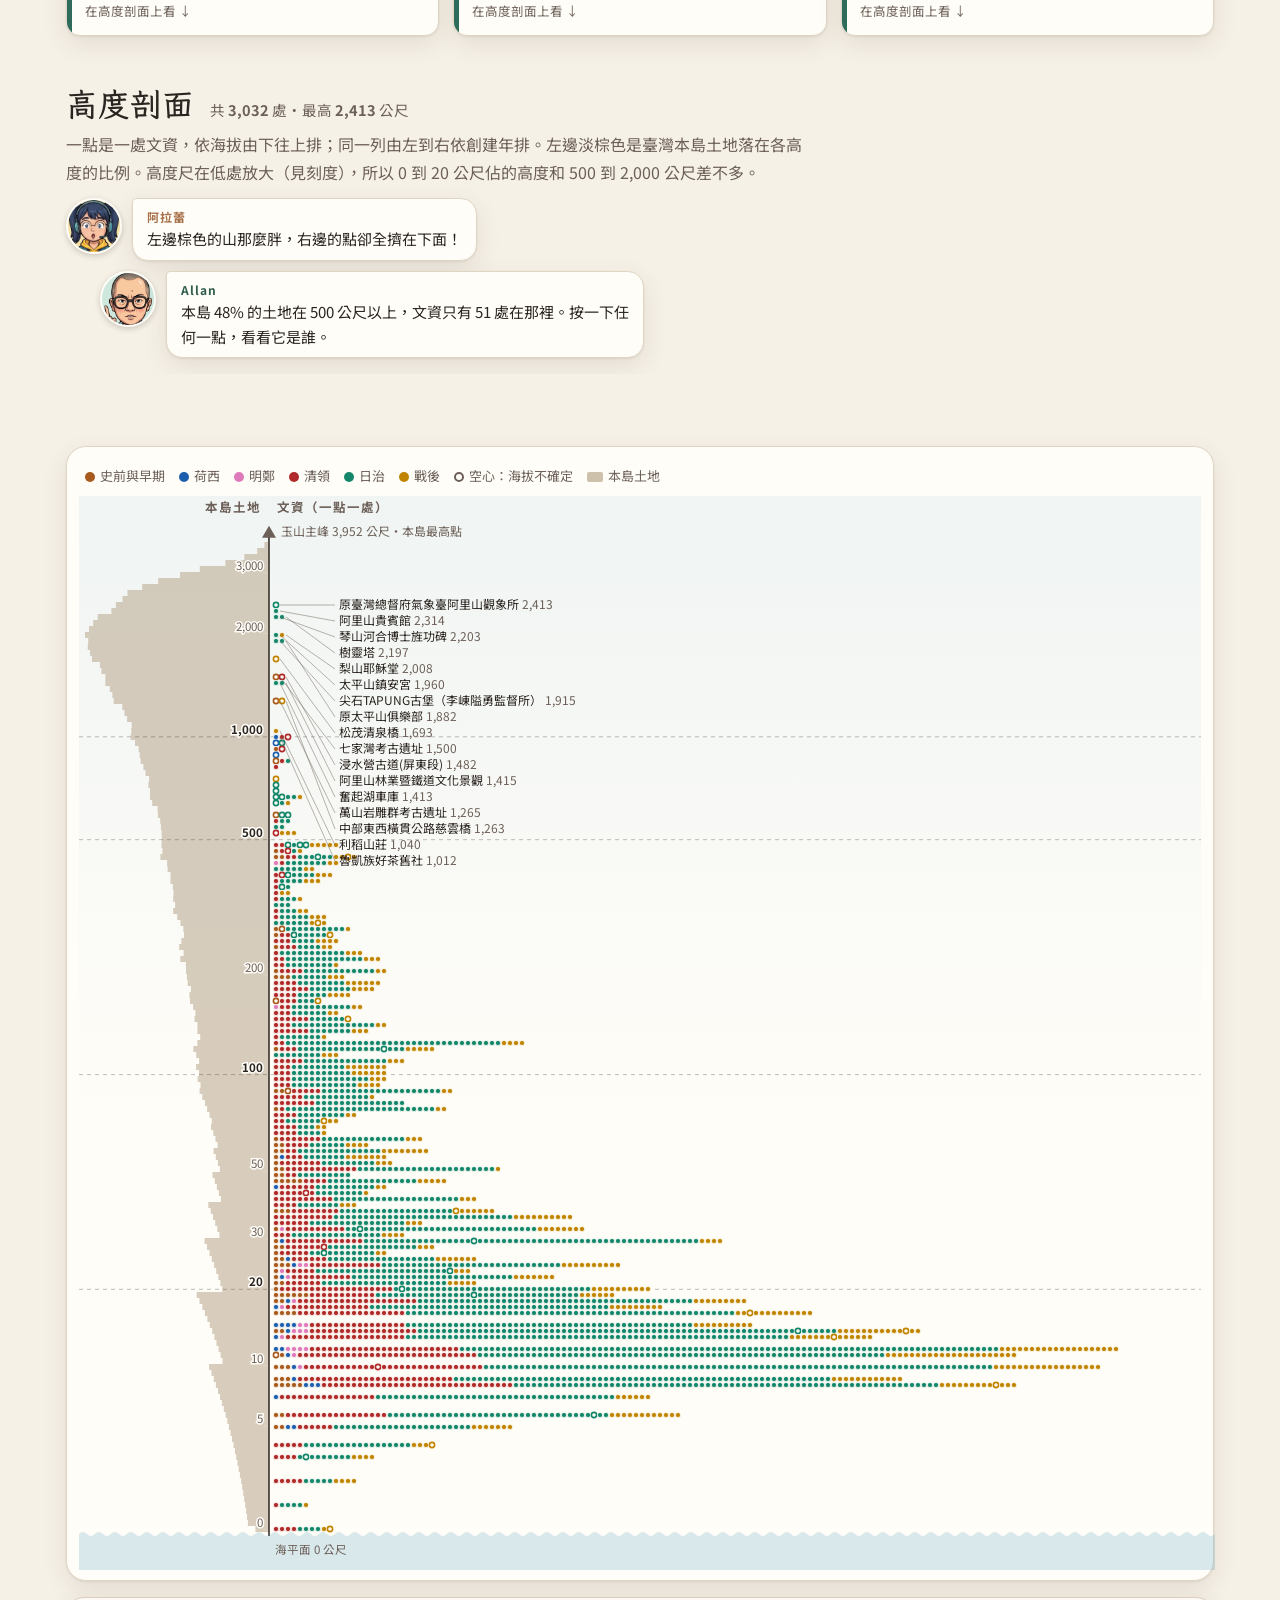
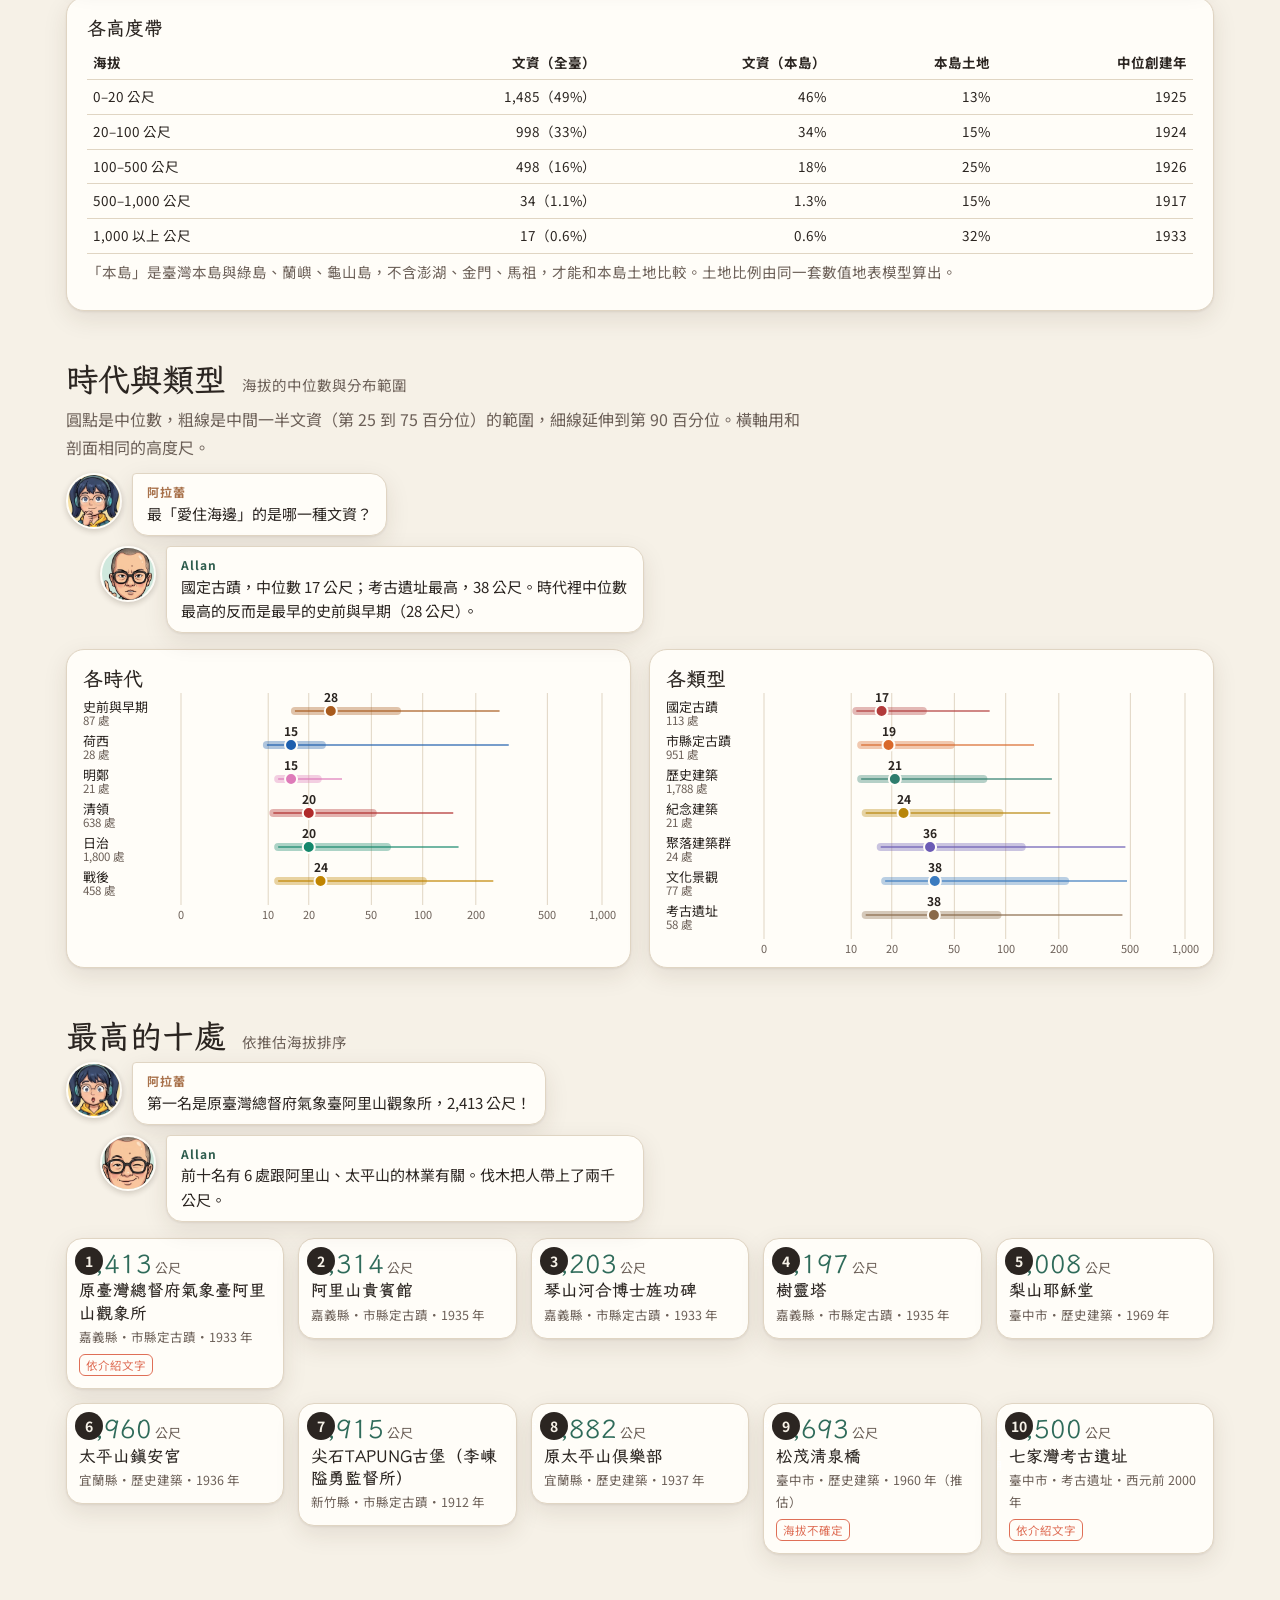
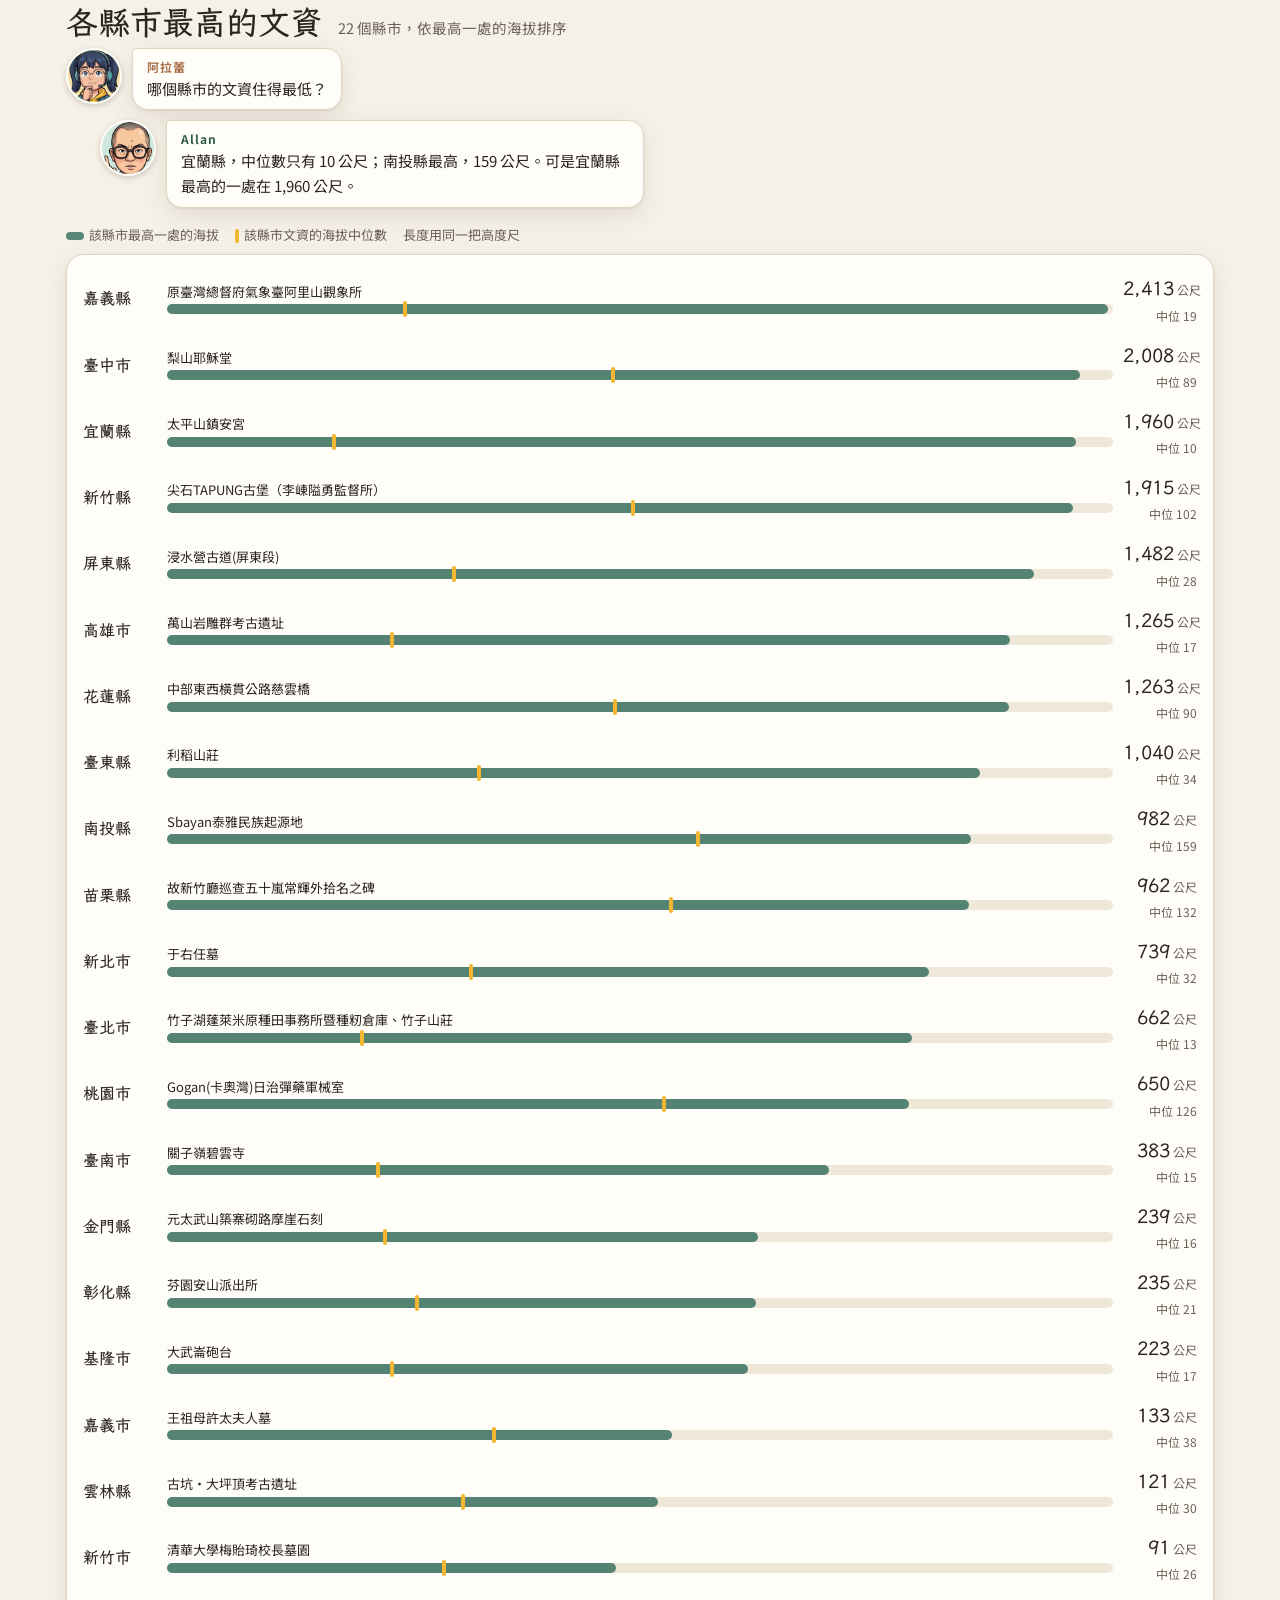
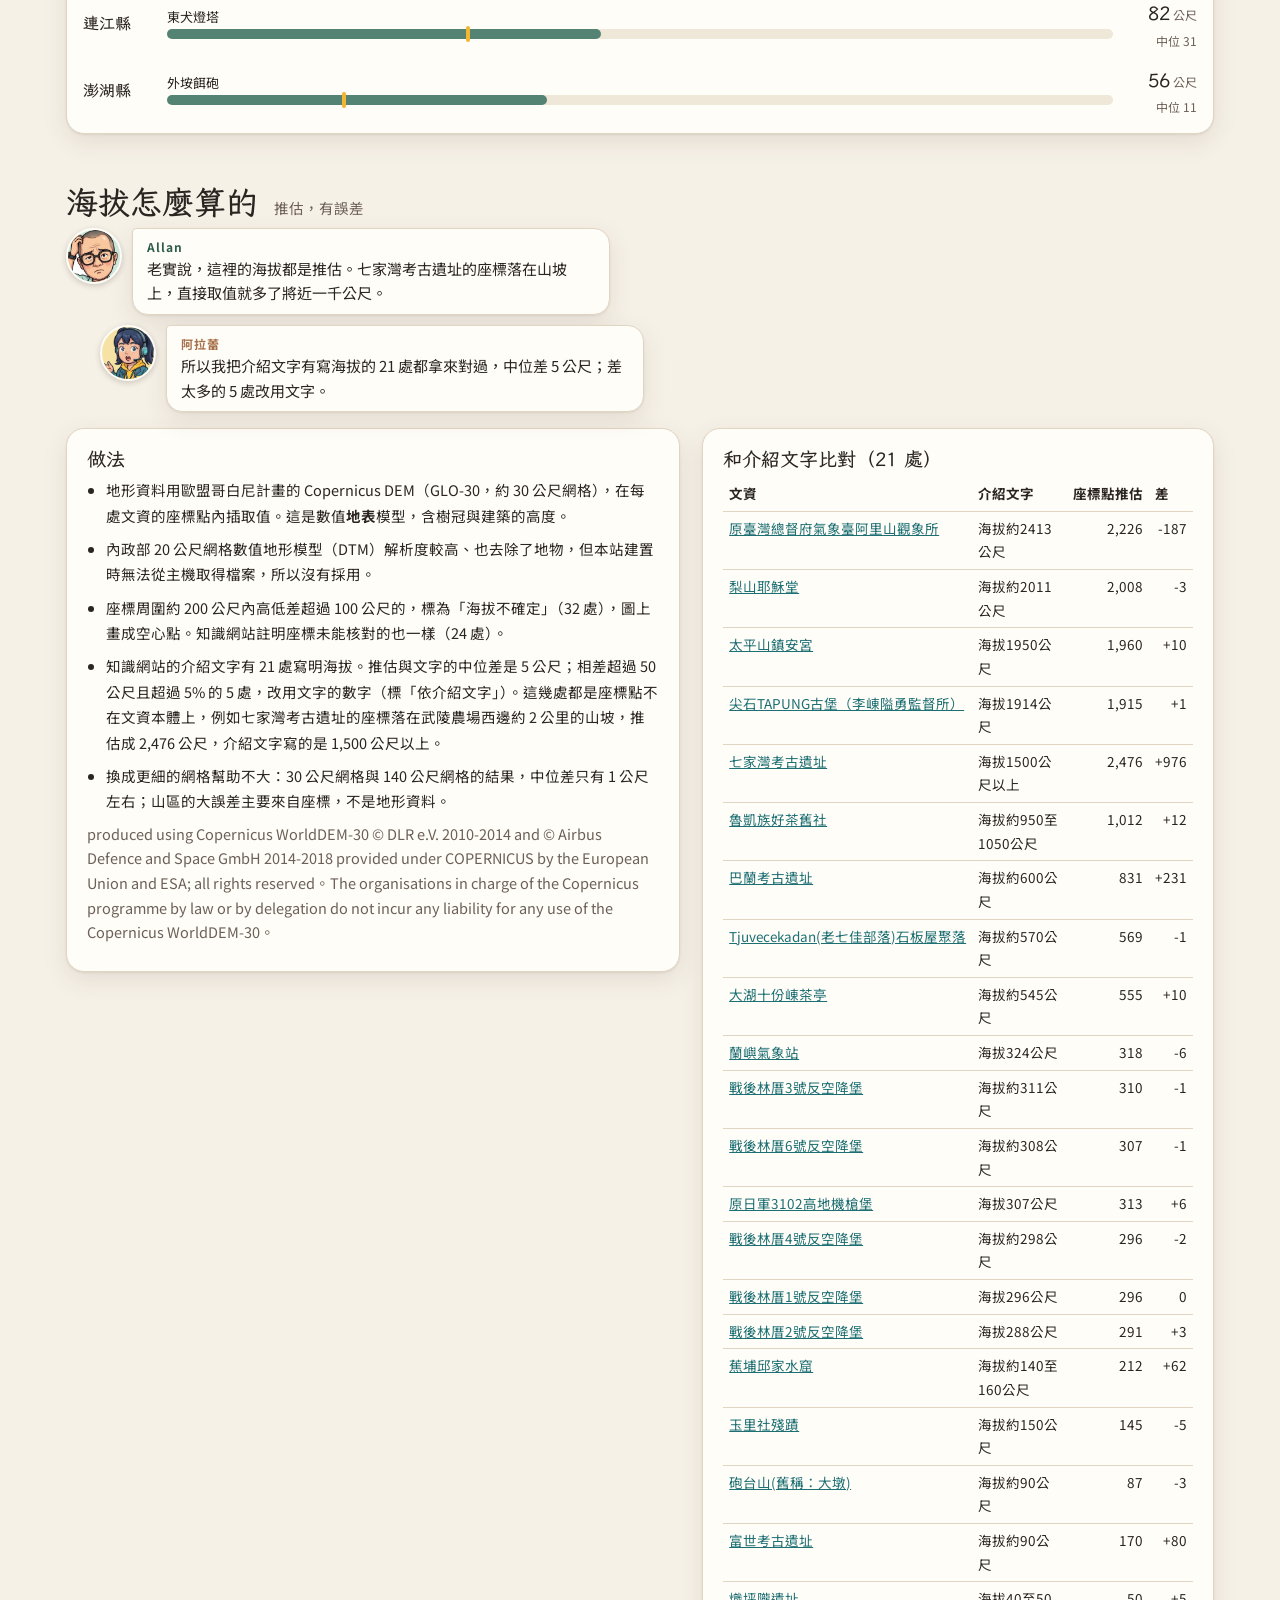
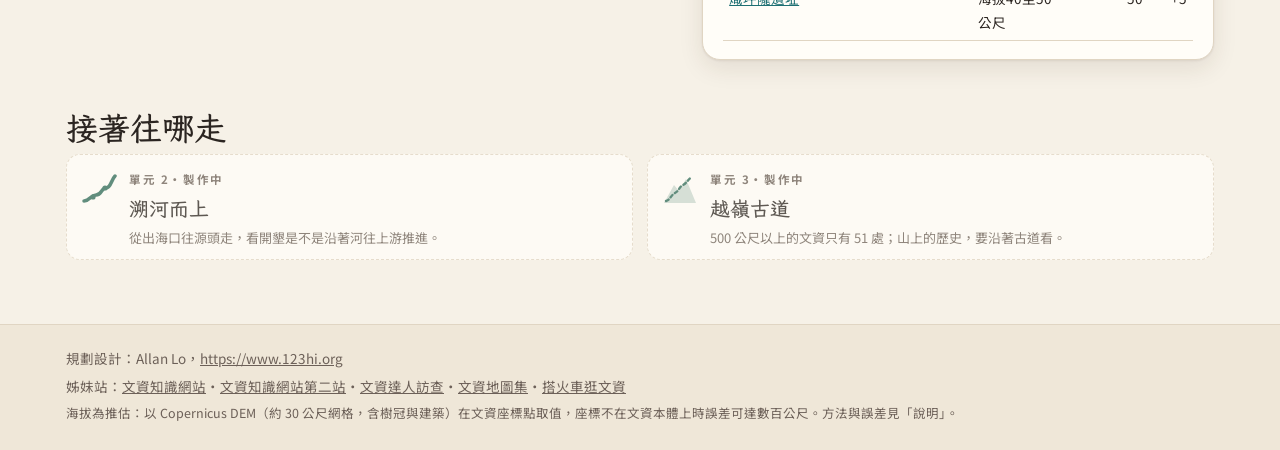
==== commit 37cdb33f: "補上分享縮圖 og.png 與原稿；README 列出待在臺灣下載的資料 Co-Authored-By: Claude Opus 5.5 <noreply@anthropic.com> Claude-" ====
--- a/index.html
+++ b/index.html
@@ -10,7 +10,12 @@
 <meta property="og:title" content="從海口到山頂：文資住在多高">
 <meta property="og:description" content="全臺 3,032 處有形文化資產依海拔排列：一半住在 20 公尺以下，500 公尺以上只有 51 處。">
 <meta property="og:url" content="https://cultural-ascent.123hi.org/">
+<meta property="og:image" content="https://cultural-ascent.123hi.org/assets/og.png">
+<meta property="og:image:width" content="1200">
+<meta property="og:image:height" content="630">
+<meta property="og:image:alt" content="Allan 和阿拉蕾站在山的剪影旁，標題：從海口到山頂，文資住在多高">
 <meta property="og:locale" content="zh_TW">
+<meta name="twitter:card" content="summary_large_image">
 <meta name="theme-color" content="#f6f1e7" media="(prefers-color-scheme: light)">
 <meta name="theme-color" content="#17130f" media="(prefers-color-scheme: dark)">
 <link rel="icon" href="assets/icon.svg" type="image/svg+xml">
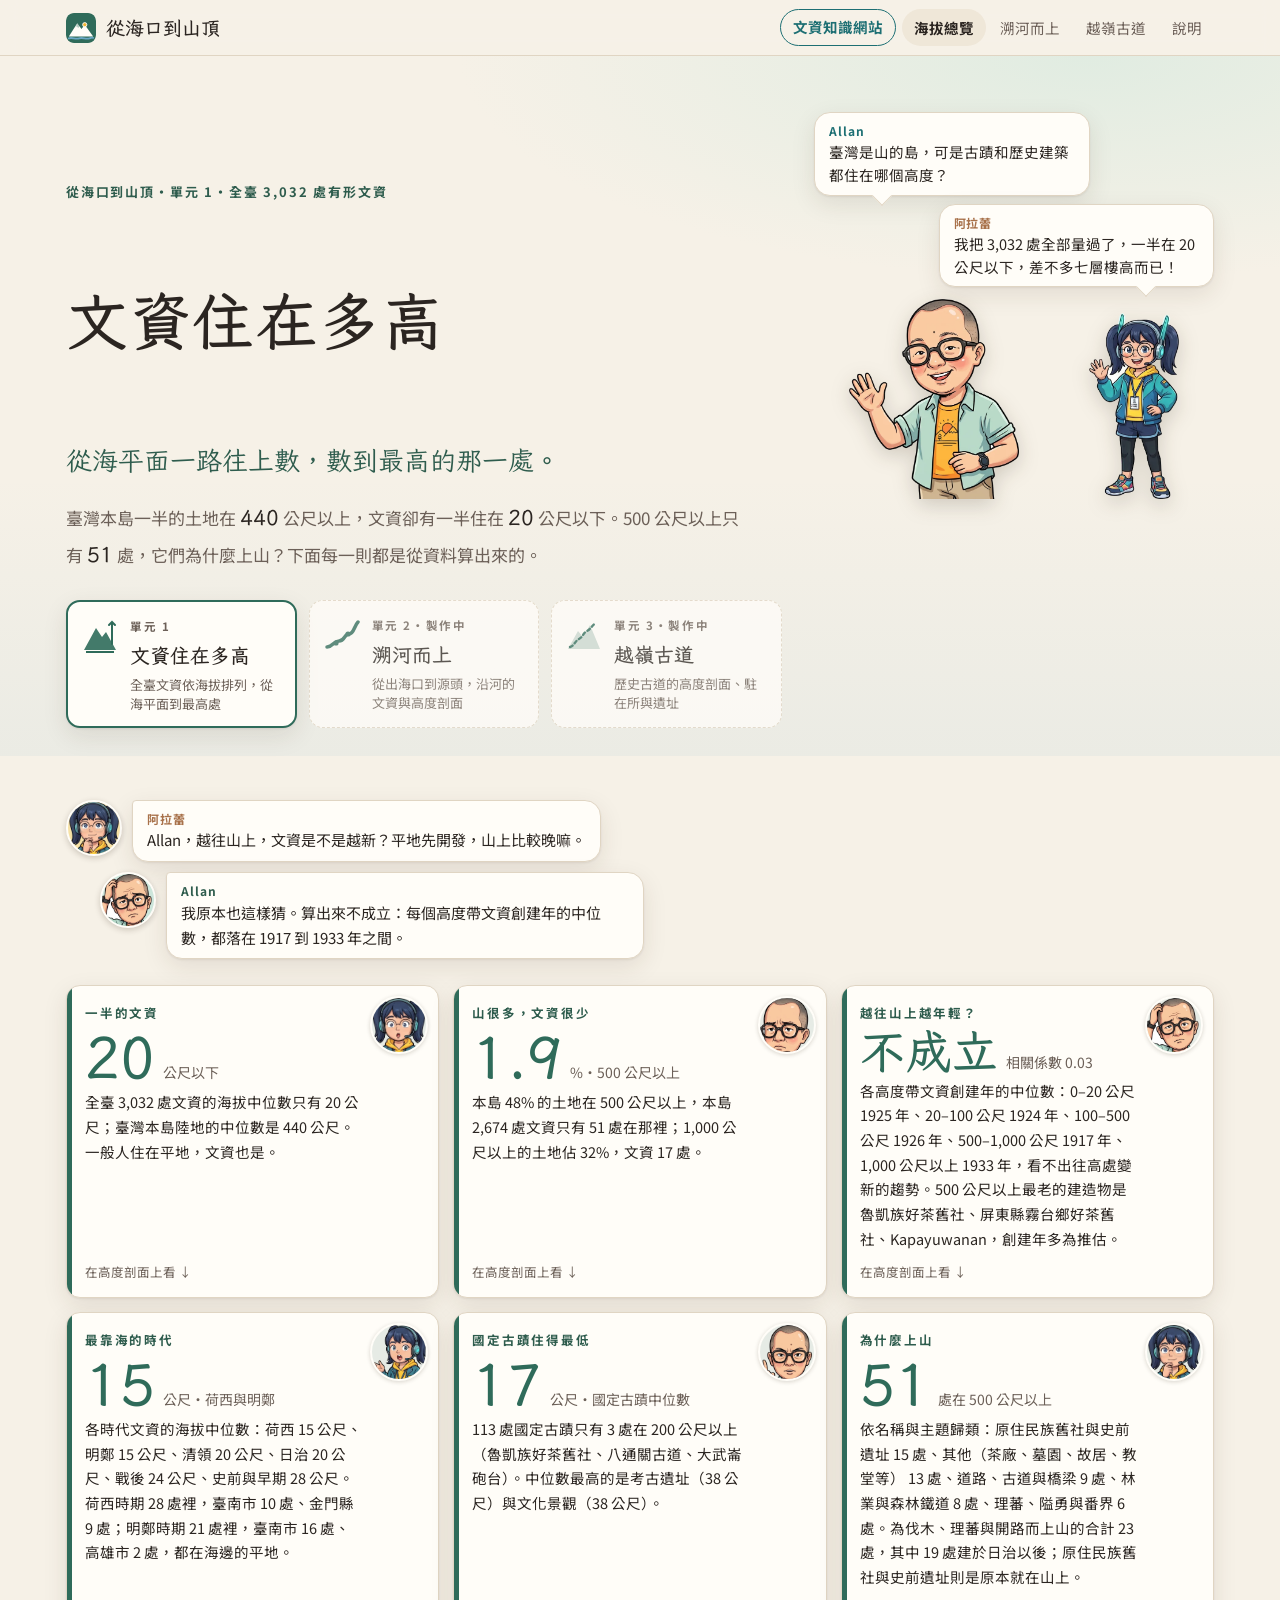
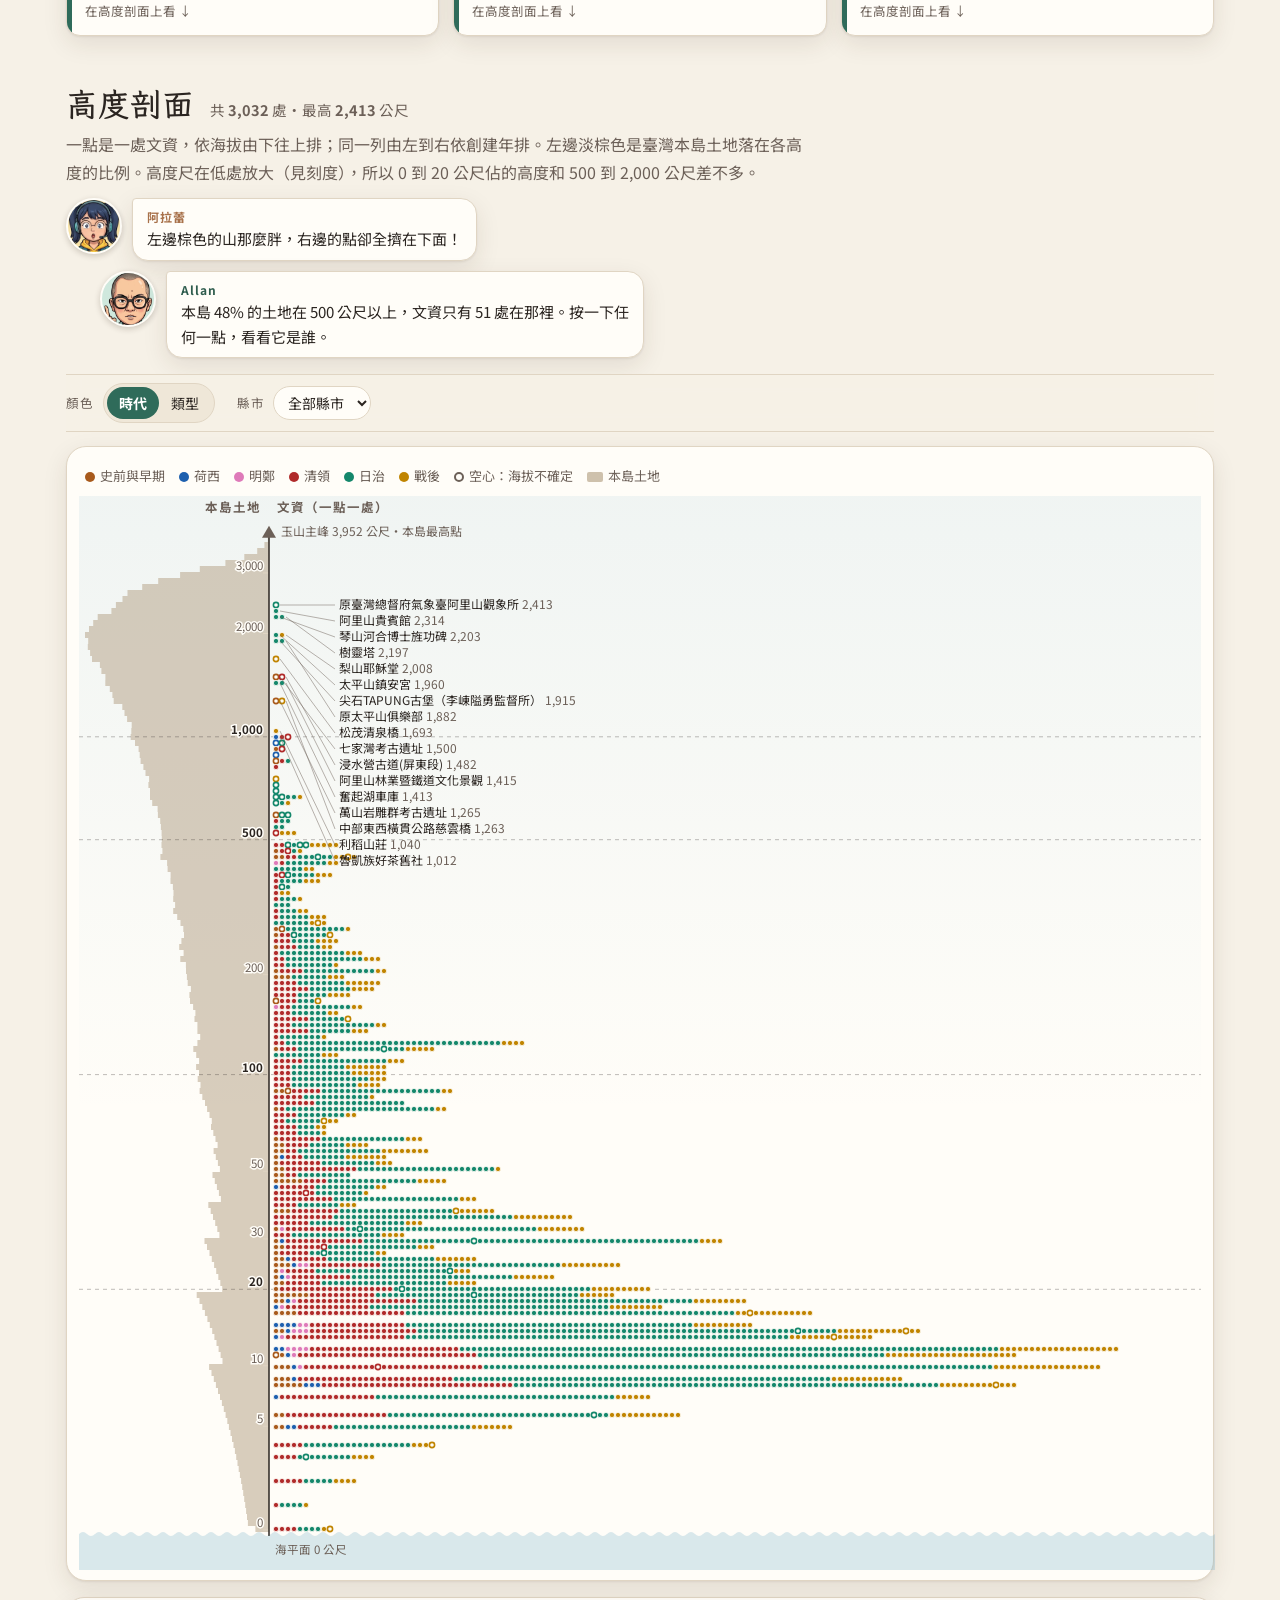
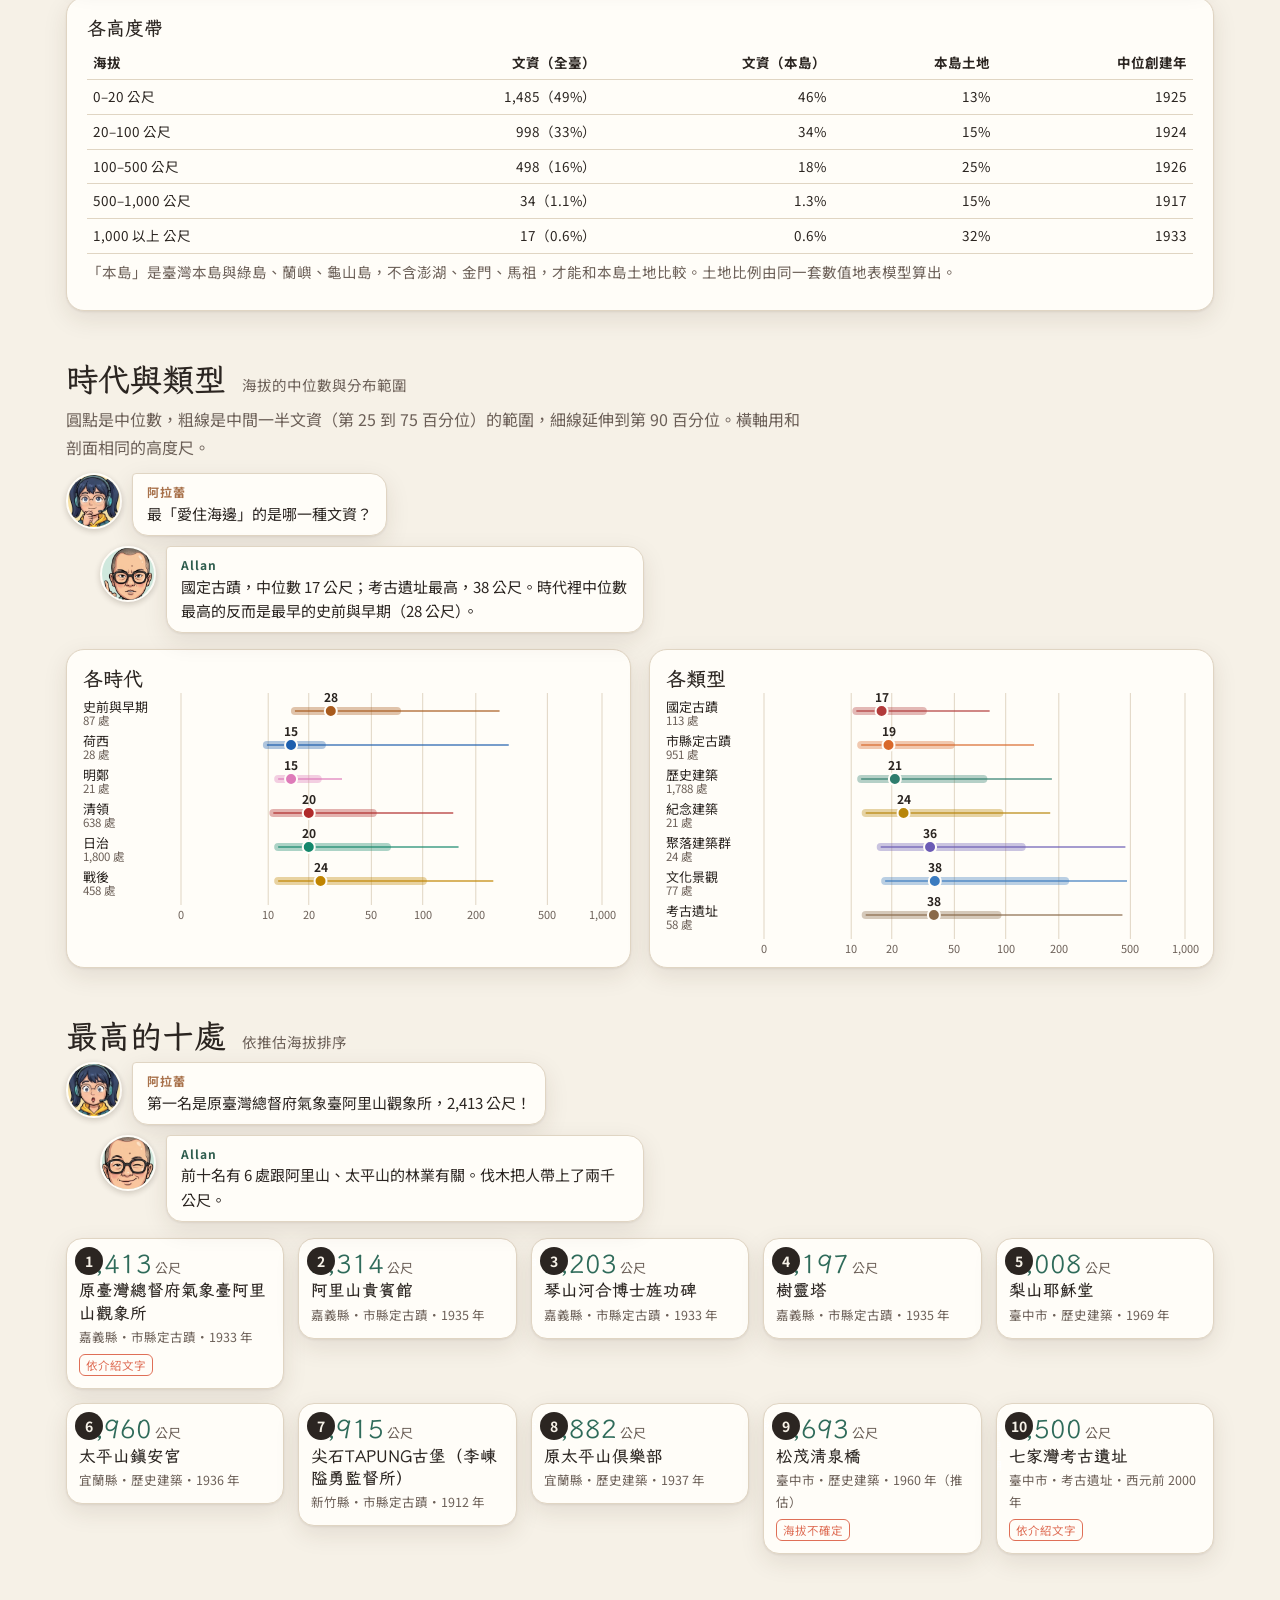
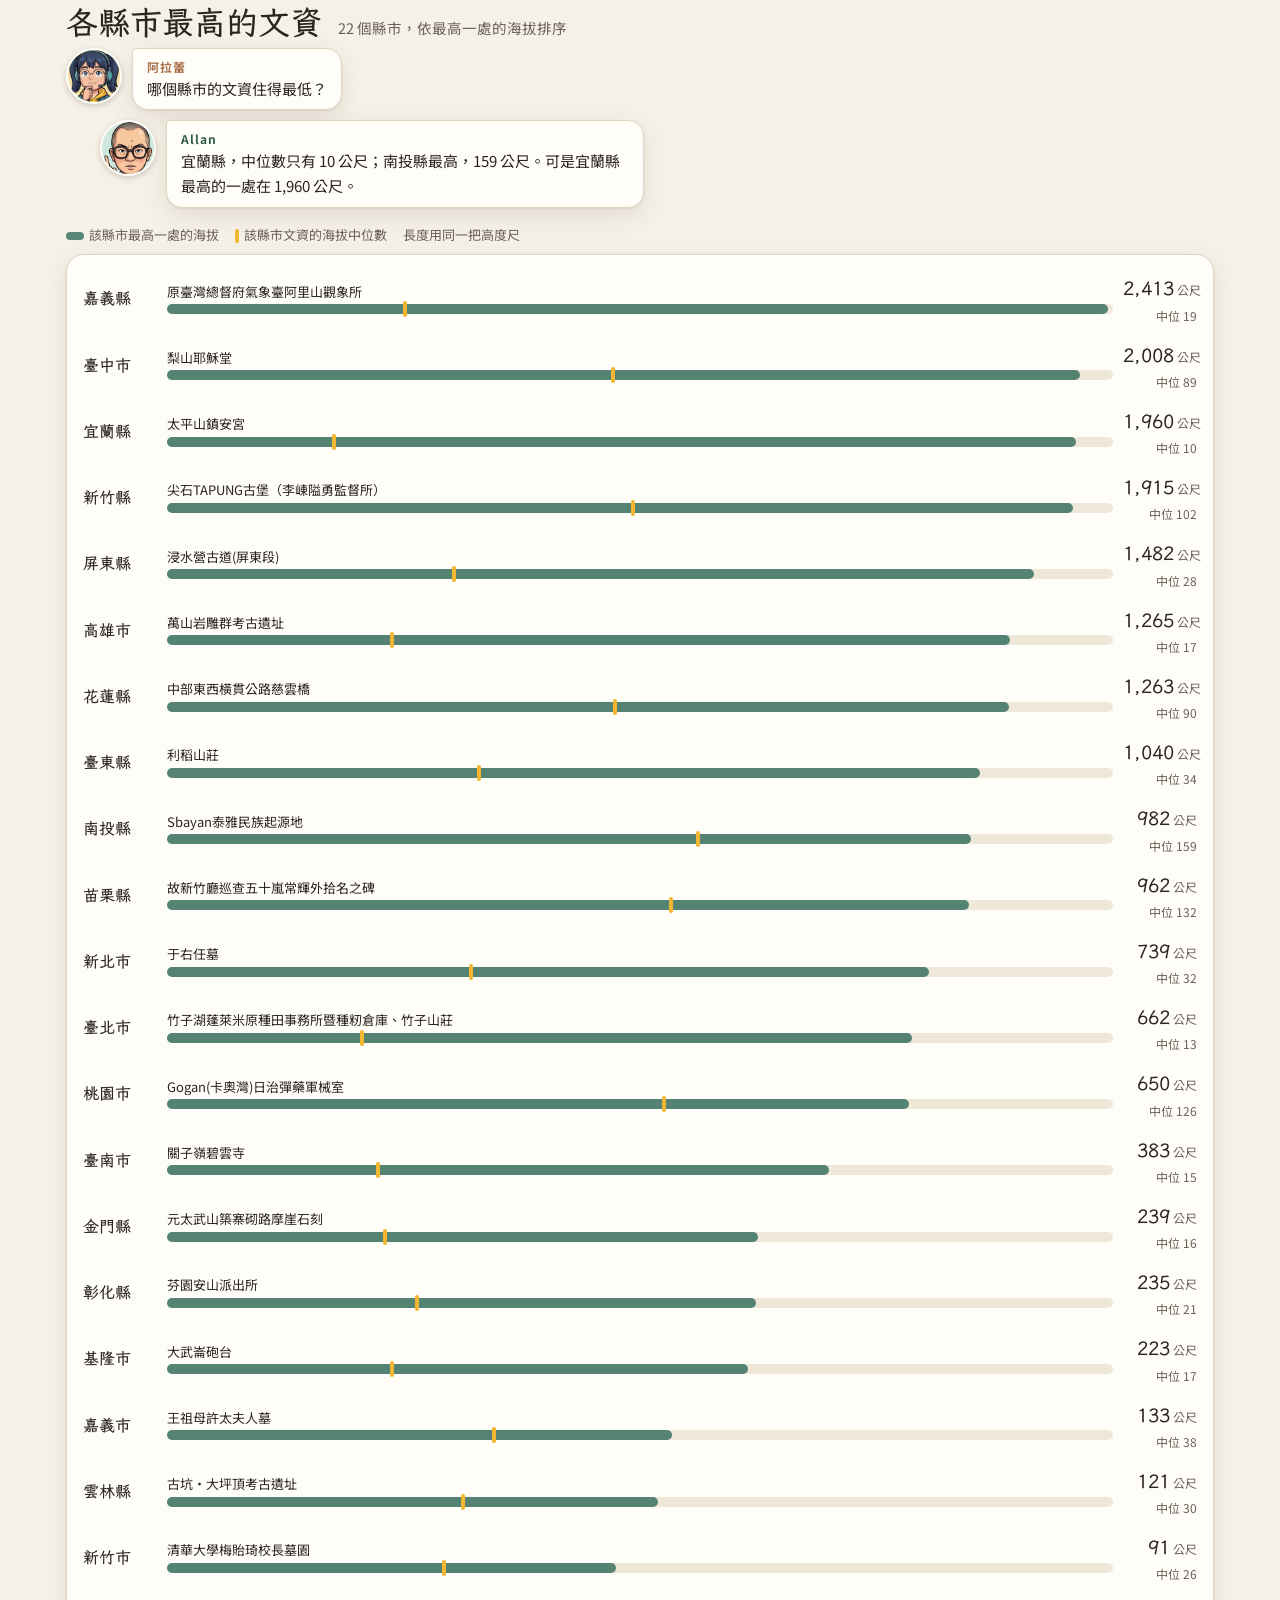
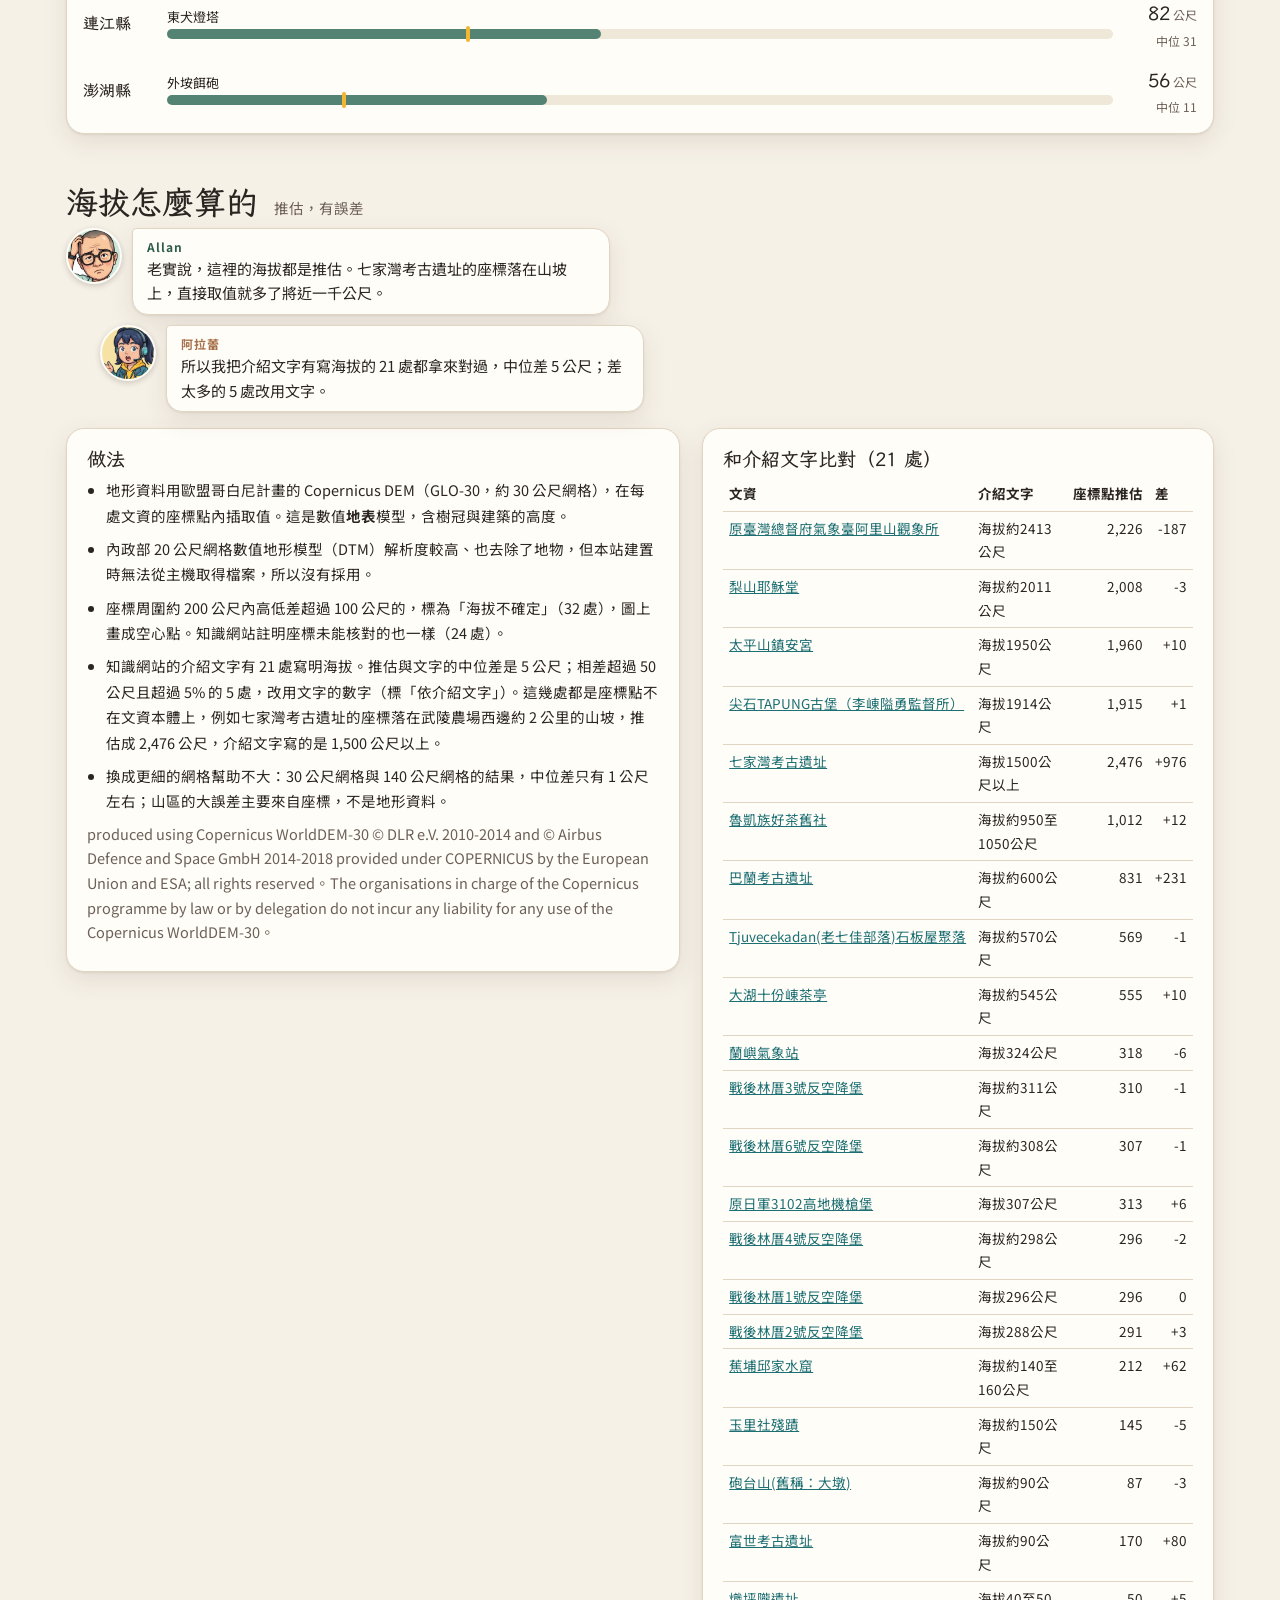
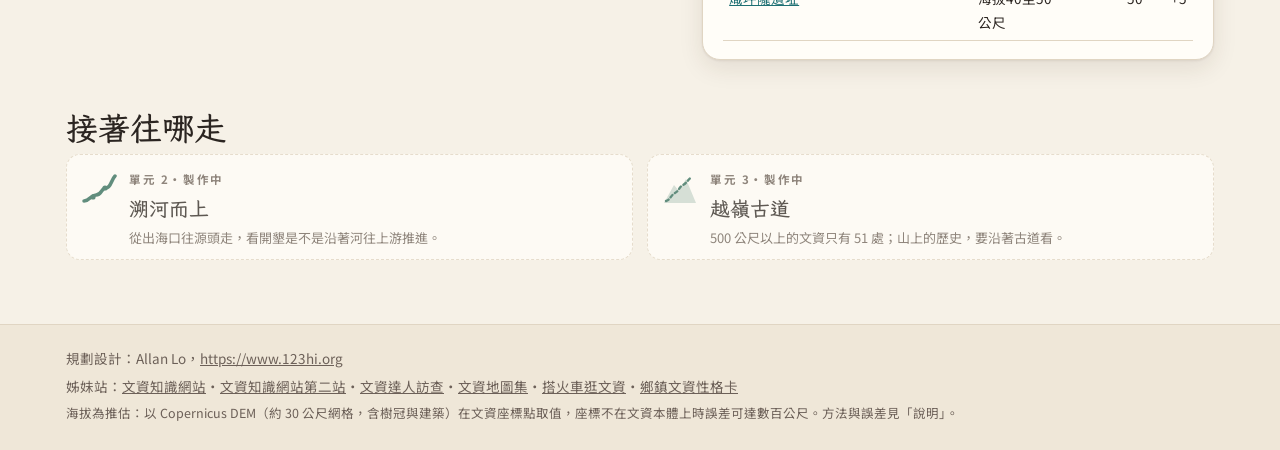
==== commit 5d1819ee: "頁尾與 README 的姊妹站補上「鄉鎮文資性格卡」 Co-Authored-By: Claude Opus 5.5 <noreply@anthropic.com> Claude-Session: h" ====
--- a/index.html
+++ b/index.html
@@ -43,7 +43,7 @@
 <footer class="foot">
   <div class="wrap foot-in">
     <p>規劃設計：Allan Lo，<a href="https://www.123hi.org" target="_blank" rel="noopener">https://www.123hi.org</a></p>
-    <p class="foot-sis">姊妹站：<a href="https://cultural.123hi.org/" target="_blank" rel="noopener">文資知識網站</a>・<a href="https://cultural2.123hi.org/" target="_blank" rel="noopener">文資知識網站第二站</a>・<a href="https://cultural-visit.123hi.org/" target="_blank" rel="noopener">文資達人訪查</a>・<a href="https://cultural-atlas.123hi.org/" target="_blank" rel="noopener">文資地圖集</a>・<a href="https://cultural-rail.123hi.org/" target="_blank" rel="noopener">搭火車逛文資</a></p>
+    <p class="foot-sis">姊妹站：<a href="https://cultural.123hi.org/" target="_blank" rel="noopener">文資知識網站</a>・<a href="https://cultural2.123hi.org/" target="_blank" rel="noopener">文資知識網站第二站</a>・<a href="https://cultural-visit.123hi.org/" target="_blank" rel="noopener">文資達人訪查</a>・<a href="https://cultural-atlas.123hi.org/" target="_blank" rel="noopener">文資地圖集</a>・<a href="https://cultural-rail.123hi.org/" target="_blank" rel="noopener">搭火車逛文資</a>・<a href="https://cultural-town.123hi.org/" target="_blank" rel="noopener">鄉鎮文資性格卡</a></p>
     <p class="foot-note">海拔為推估：以 Copernicus DEM（約 30 公尺網格，含樹冠與建築）在文資座標點取值，座標不在文資本體上時誤差可達數百公尺。方法與誤差見「說明」。</p>
   </div>
 </footer>
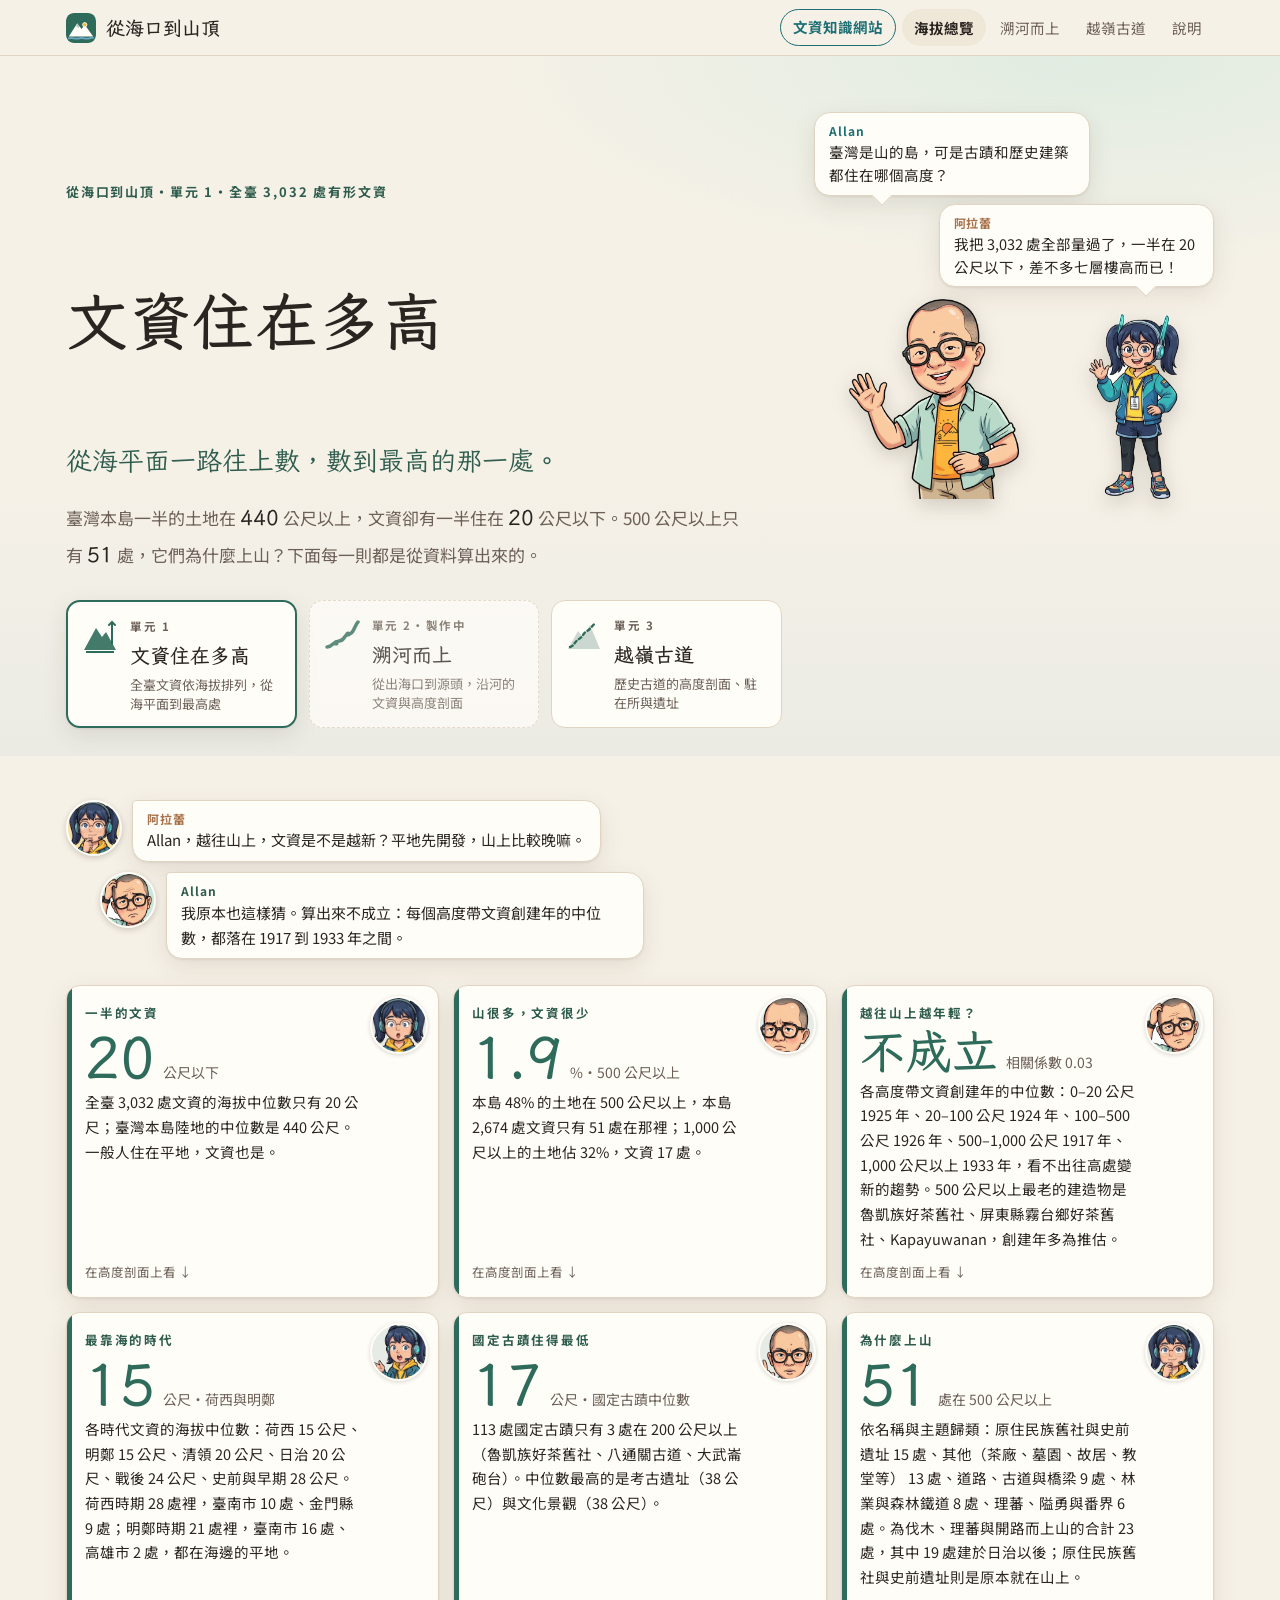
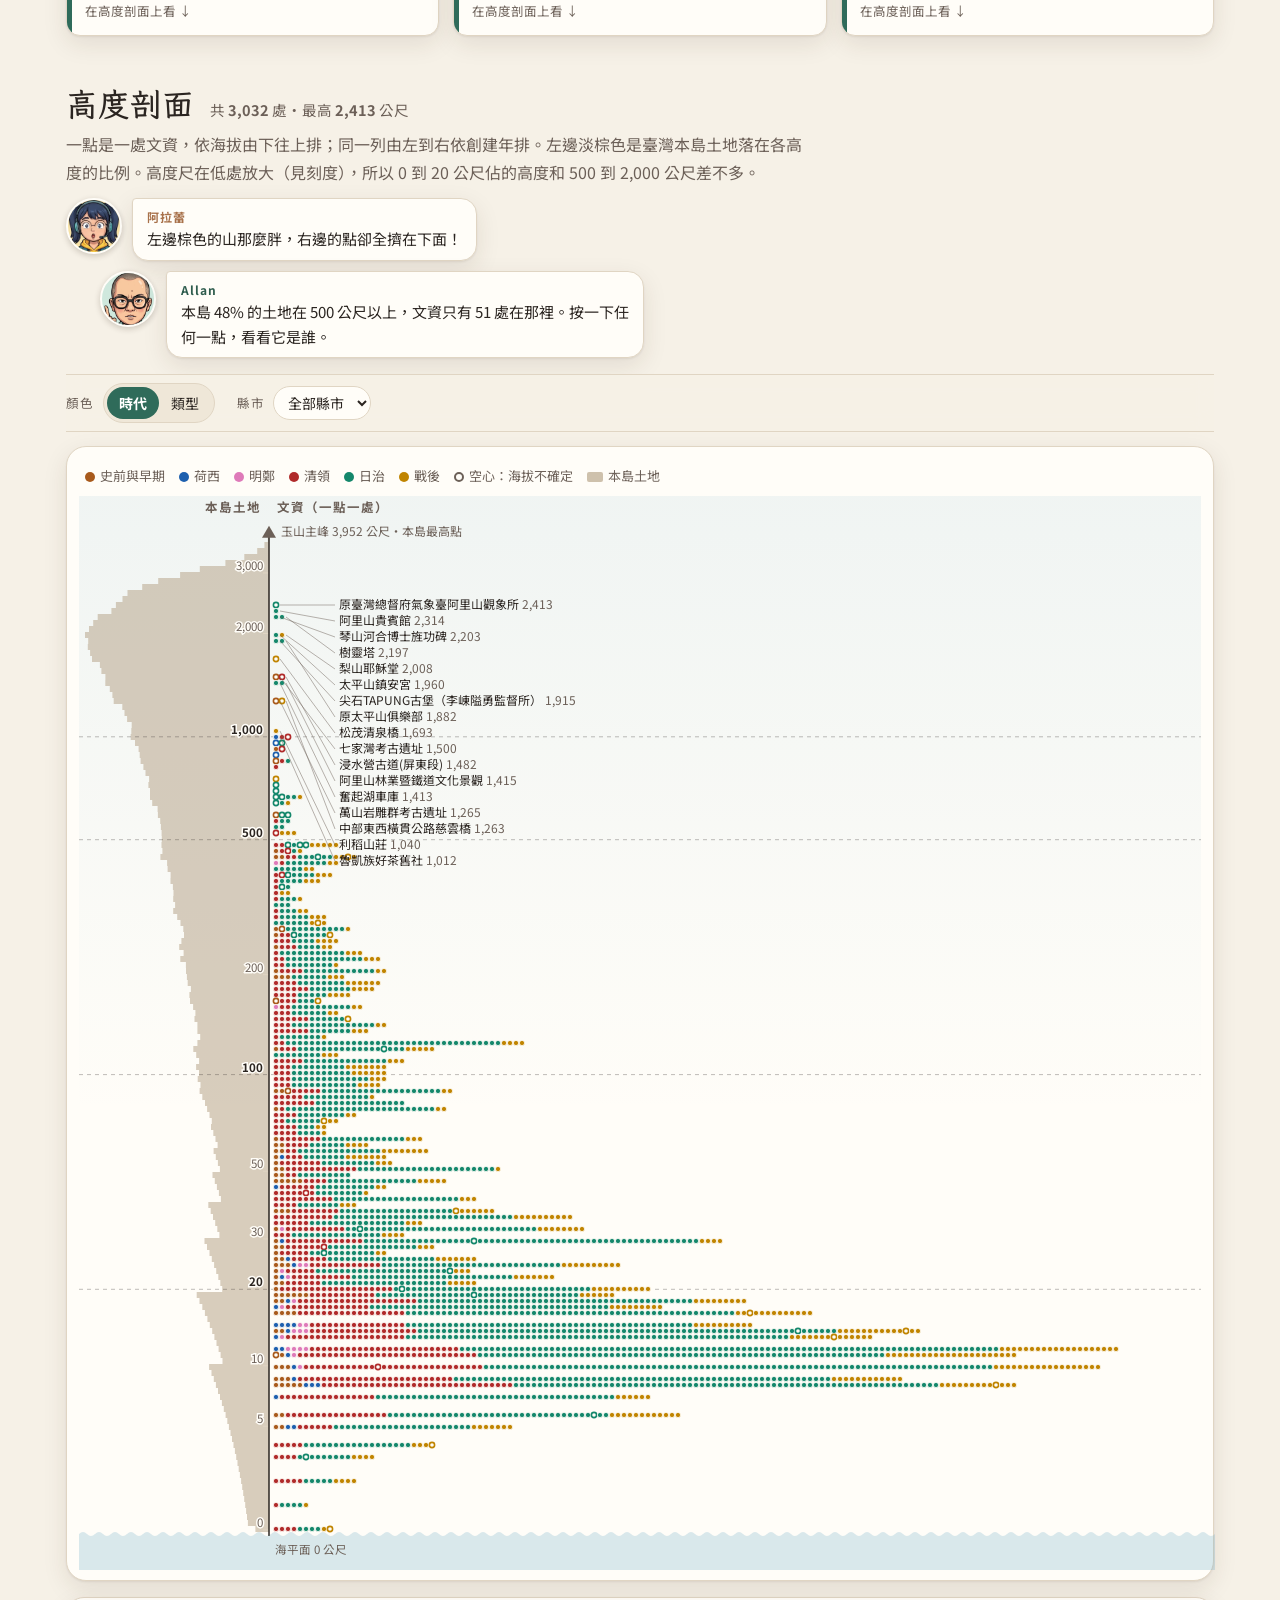
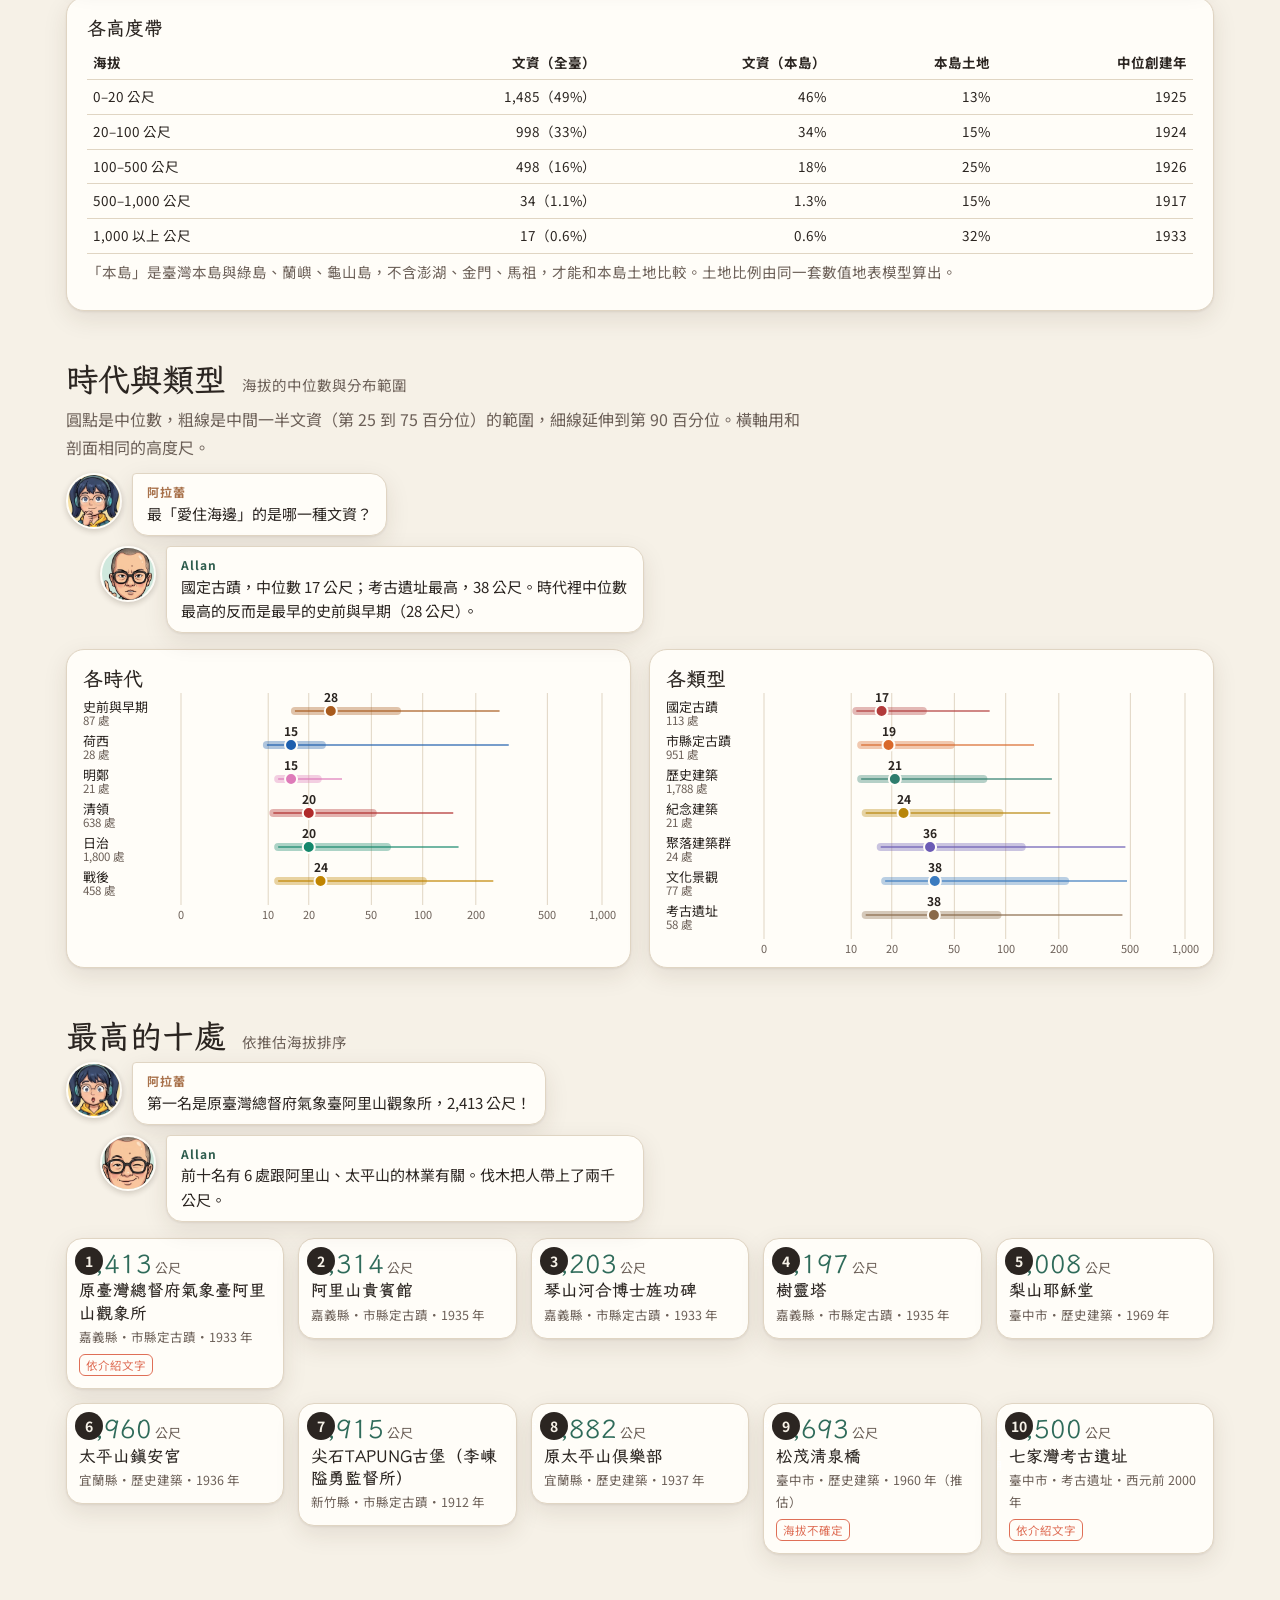
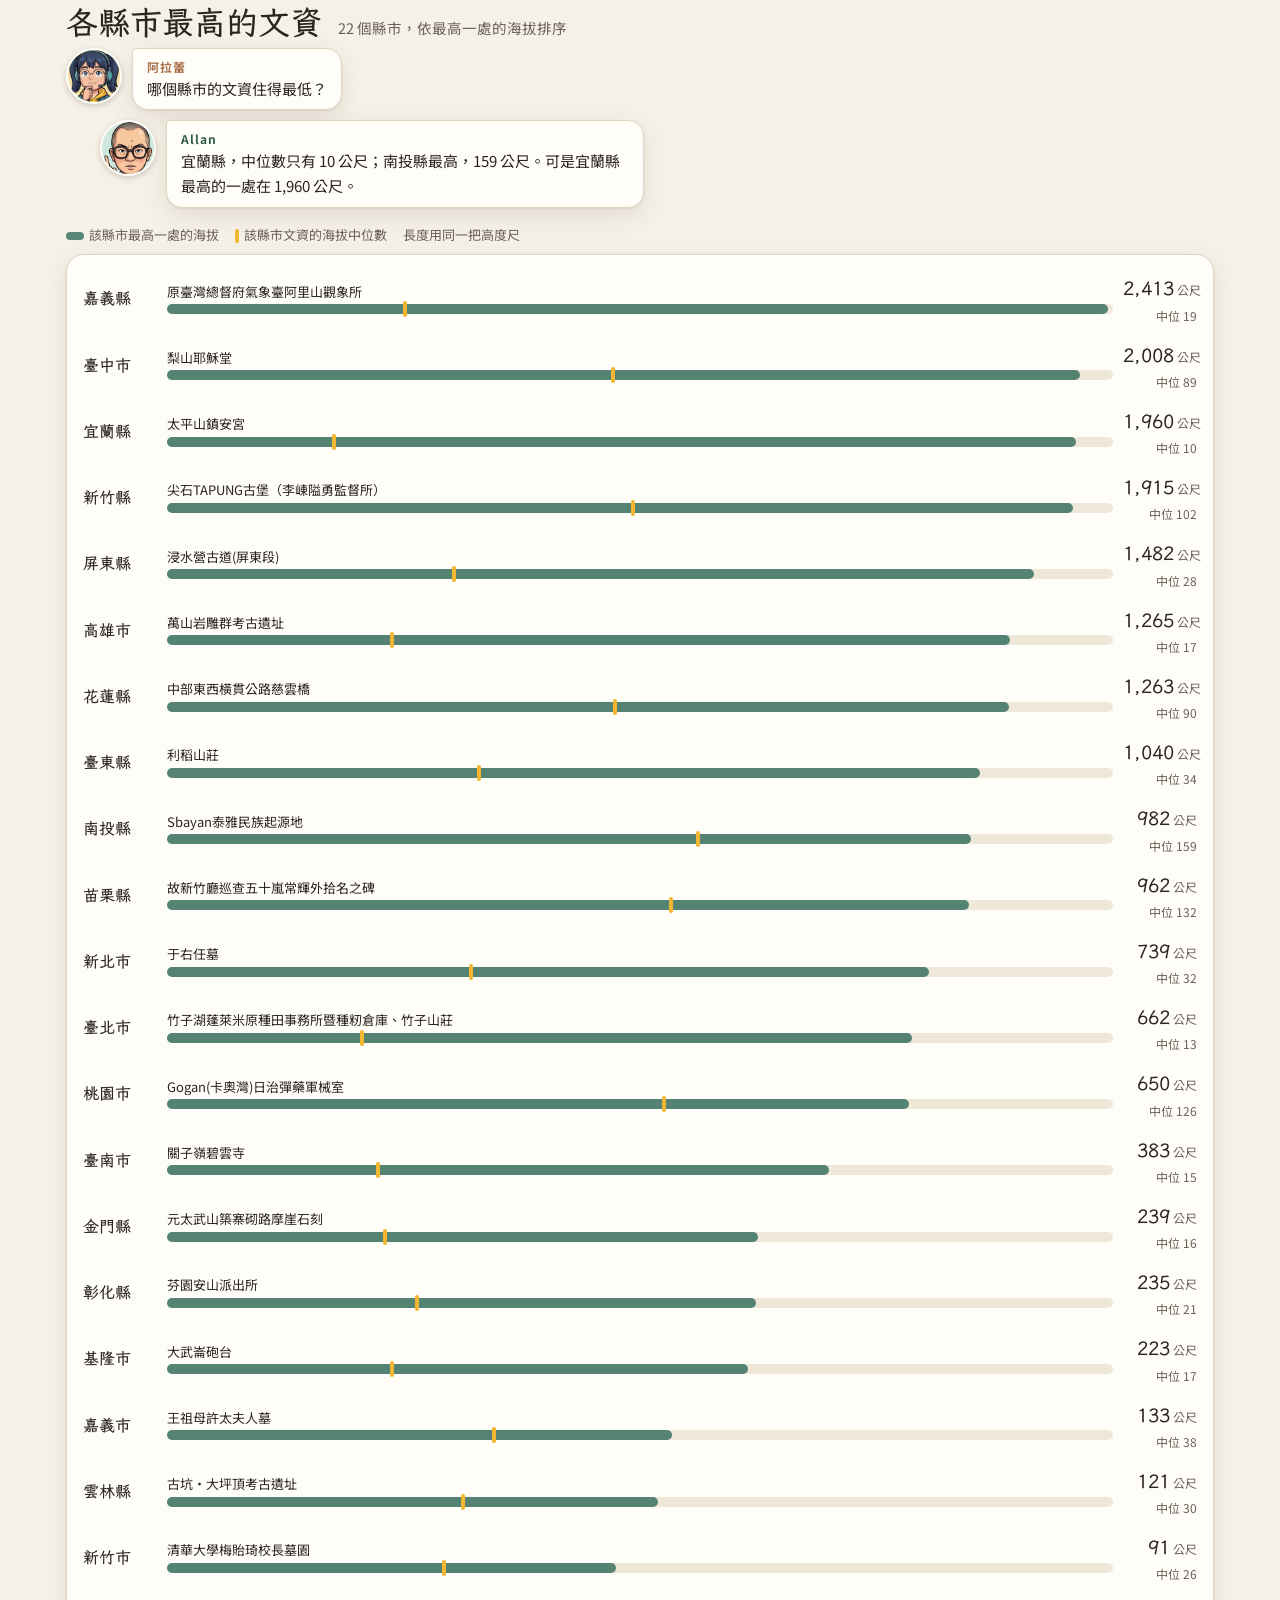
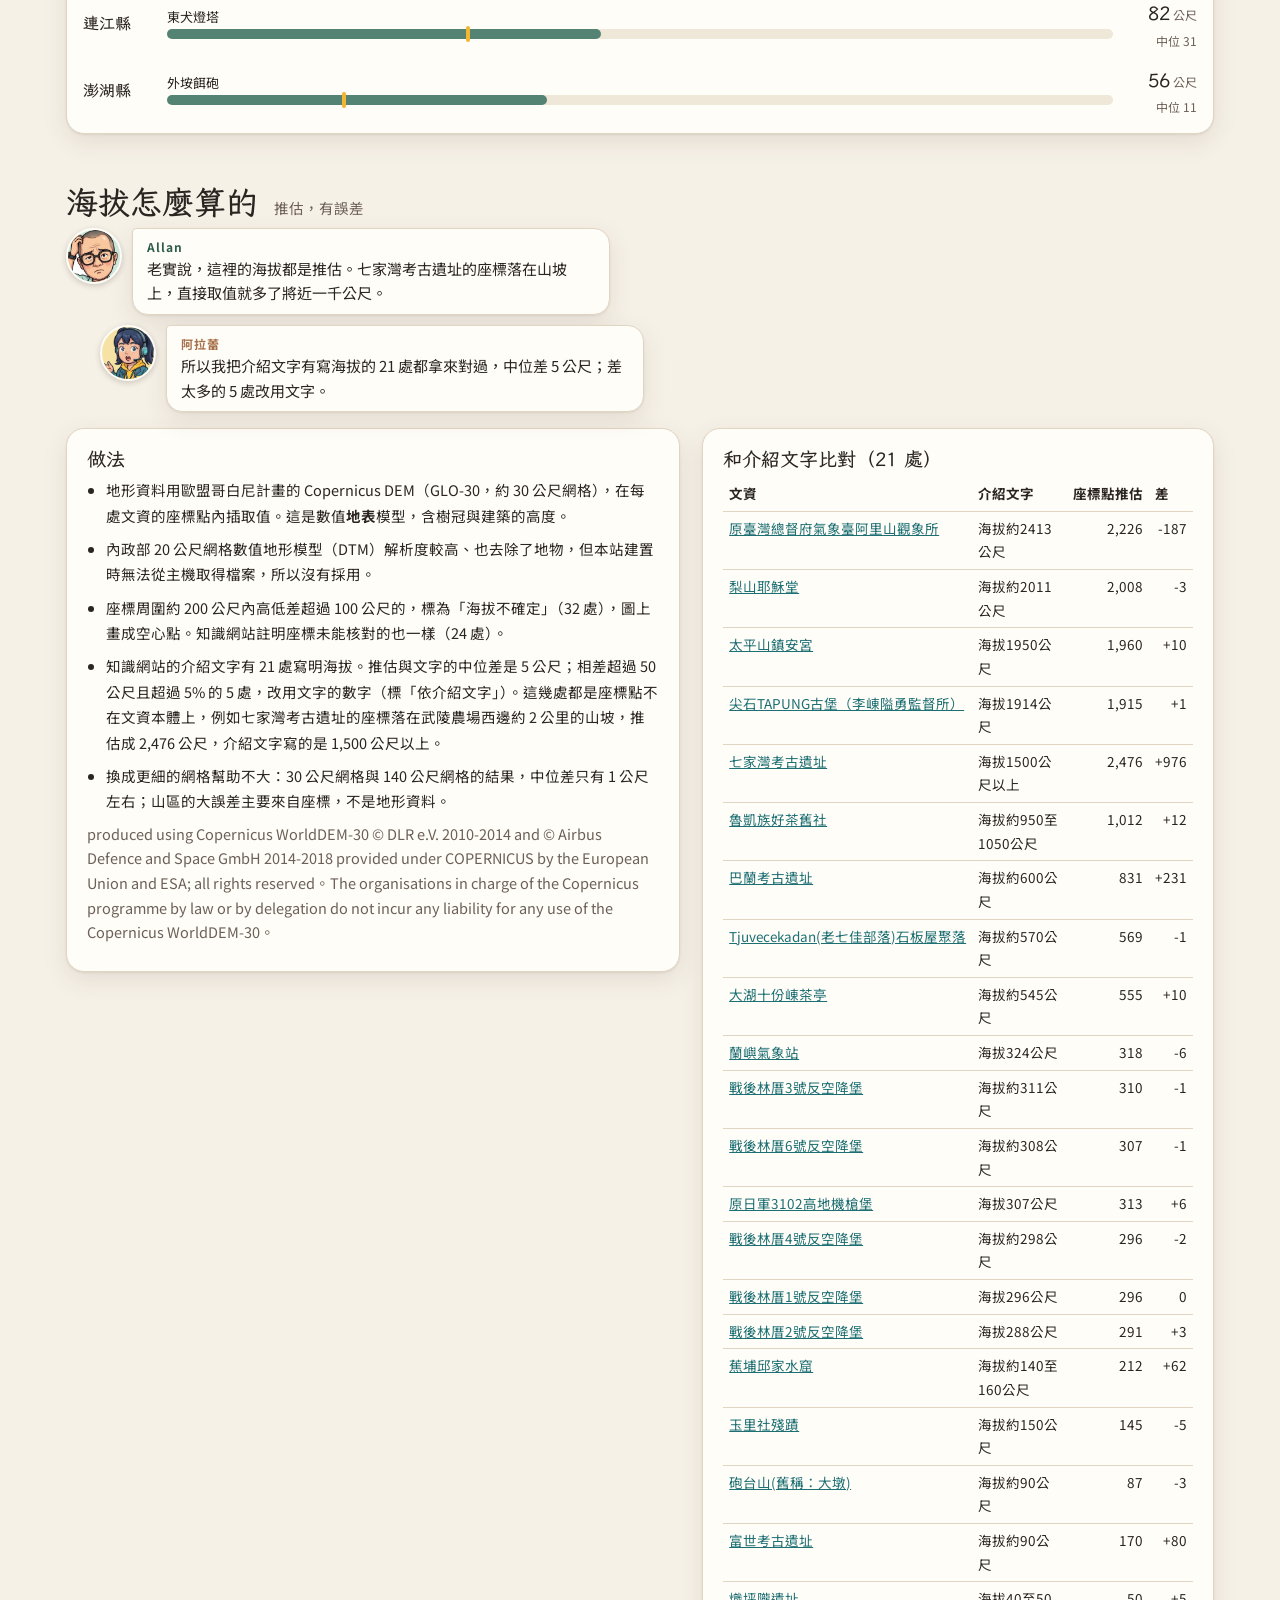
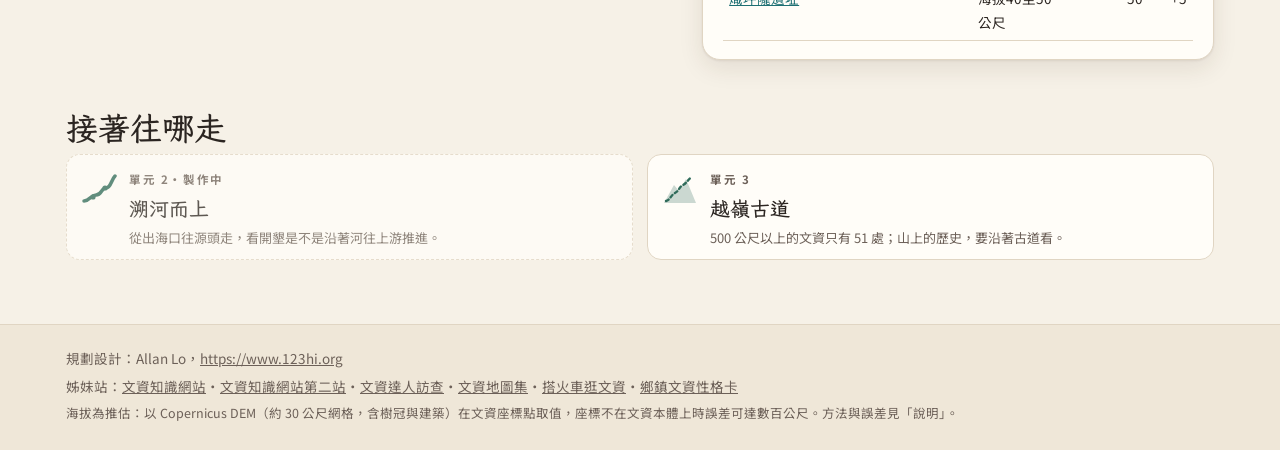
==== commit bbfe93ba: "單元 3「越嶺古道」：五條古道的高度剖面、駐在所與官方出處的歷史 - tools/trail_elev.py：組裝林業保育署、觀光署的公開軌跡，每 25 公尺由 DEM 取海拔 - tools/bui" ====
--- a/index.html
+++ b/index.html
@@ -23,6 +23,7 @@
 <link rel="preconnect" href="https://fonts.gstatic.com" crossorigin>
 <link rel="stylesheet" href="https://fonts.googleapis.com/css2?family=LXGW+WenKai+TC:wght@400;700&family=Noto+Sans+TC:wght@400;500;700&display=swap">
 <link rel="stylesheet" href="assets/css/ascent.css">
+<link rel="stylesheet" href="assets/css/trail.css">
 </head>
 <body>
 <a class="skip" href="#app">跳到主要內容</a>
--- a/assets/css/trail.css
+++ b/assets/css/trail.css
@@ -0,0 +1,86 @@
+/* 從海口到山頂 — 單元 3「越嶺古道」的樣式（基底變數在 ascent.css） */
+:root { --g0: #ecd3b4; --g1: #d9a06a; --g2: #b9682f; --g3: #7c3510; --tc: #2f6b5a; }
+@media (prefers-color-scheme: dark) { :root { --g0: #5a4330; --g1: #93603a; --g2: #cf8a4c; --g3: #f4c08a; } }
+.g0 { --gc: var(--g0); } .g1 { --gc: var(--g1); } .g2 { --gc: var(--g2); } .g3 { --gc: var(--g3); }
+.safe { border: 2px solid var(--peach); background: color-mix(in srgb, var(--peach) 9%, var(--card)); border-radius: 16px; padding: 14px 18px; margin: 4px 0 22px; }
+.safe p { font-size: 14.5px; }
+.safe b { color: var(--peach); font-size: 16px; }
+.safe-a { display: flex; flex-wrap: wrap; gap: 8px; margin-top: 10px !important; }
+.safe-a .btn { font-size: 13.5px; min-height: 36px; }
+.safe-own { font-size: 14px; color: var(--muted); margin: -10px 0 18px; }
+.src { color: var(--teal); }
+.era-t { display: inline-block; font-family: var(--f-body); font-size: 12.5px; font-weight: 700; letter-spacing: .06em; padding: 1px 9px; border-radius: 999px; border: 1.5px solid var(--tc); color: var(--tc); margin-left: 6px; vertical-align: middle; line-height: 1.6; }
+@media (prefers-color-scheme: dark) { .era-t { color: color-mix(in srgb, var(--tc) 55%, #fff); border-color: color-mix(in srgb, var(--tc) 55%, #fff); } }
+.tr-hero h1 { display: flex; flex-wrap: wrap; align-items: center; gap: 4px 10px; font-size: clamp(40px, 7vw, 72px); margin: 4px 0 6px; }
+.tr-hero h1 .eras { display: inline-flex; gap: 4px; } .tr-hero h1 .era-t { font-size: 14px; margin: 0; }
+.tr-hero { background: linear-gradient(180deg, color-mix(in srgb, var(--tc) 12%, transparent), transparent); }
+.tr-st { display: flex; flex-wrap: wrap; gap: 6px 22px; margin: 8px 0 4px; }
+.tr-st dt { font-size: 12px; color: var(--muted); letter-spacing: .08em; }
+.tr-st dd { margin: 0; font-size: 13px; color: var(--muted); }
+.tr-st b { font-family: var(--f-display); font-size: 22px; color: var(--ink); margin-right: 2px; font-variant-numeric: tabular-nums; }
+.tr-st.big b { font-size: 34px; }
+.facts.f4 { grid-template-columns: repeat(4, 1fr); }
+a.fact { color: var(--ink); text-decoration: none; }
+.tp-wrap { position: relative; margin-top: 12px; padding: 12px 10px 6px; border-radius: 18px; background: var(--card); border: 1px solid var(--line); box-shadow: var(--shadow); }
+.tp { display: block; width: 100%; overflow: visible; touch-action: pan-y; }
+.tp .gy line { stroke: var(--line); }
+.tp .gy text, .tp .gx text, .tp .ax { font-size: 11.5px; fill: var(--muted); font-variant-numeric: tabular-nums; }
+.tp .gy text { text-anchor: end; } .tp .gx text { text-anchor: middle; } .tp .gx line { stroke: var(--muted); }
+.tp .ref line { stroke: var(--sun); stroke-width: 2; stroke-dasharray: 6 5; }
+.tp .ref text { font-size: 12px; font-weight: 700; fill: var(--ink); paint-order: stroke; stroke: var(--card); stroke-width: 4px; }
+.tp .pf-area { fill: var(--tc); opacity: .12; }
+.tp .tline { fill: none; stroke: var(--tc); stroke-width: 2.5; stroke-linejoin: round; }
+.tp .tlab { font-size: 12.5px; font-weight: 700; fill: var(--ink); paint-order: stroke; stroke: var(--card); stroke-width: 4px; }
+.tp .gseg { fill: none; stroke: var(--gc); stroke-width: 4; stroke-linecap: round; stroke-linejoin: round; }
+.tp .cross { stroke: var(--ink); stroke-width: 1; opacity: .5; }
+.tp .poi line { stroke: var(--muted); stroke-width: .8; stroke-dasharray: 2 3; }
+.tp .poi circle { fill: var(--pc, var(--muted)); stroke: var(--card); stroke-width: 2; }
+.tp .poi text { font-size: 11.5px; fill: var(--ink); text-anchor: middle; paint-order: stroke; stroke: var(--card); stroke-width: 3px; }
+.tp .poi text.pn { font-size: 10.5px; font-weight: 700; }
+.k-post { --pc: var(--c-national); } .k-camp { --pc: var(--e1); } .k-shrine, .k-monument { --pc: var(--c-memorial); }
+.k-ruin, .k-spot { --pc: var(--c-archaeo); } .k-bridge { --pc: var(--teal); } .k-pass { --pc: var(--ink); } .k-gate { --pc: var(--muted); }
+.pk { display: inline-block; width: 10px; height: 10px; border-radius: 50%; background: var(--pc, var(--muted)); margin-right: 6px; vertical-align: middle; }
+.gsw { display: inline-block; width: 18px; height: 6px; border-radius: 999px; background: var(--gc); margin-right: 5px; vertical-align: middle; }
+.gkeys .gk { margin-left: 12px; white-space: nowrap; }
+.pf-legend a { display: inline-flex; align-items: center; gap: 5px; color: var(--ink); text-decoration: none; font-size: 13.5px; }
+.pf-legend a i { width: 14px; height: 4px; border-radius: 2px; }
+.tp-wrap .tip span { display: flex; align-items: center; gap: 6px; }
+.tp-wrap .tip span i { width: 10px; height: 4px; border-radius: 2px; flex: none; }
+.tr-cards { display: grid; grid-template-columns: repeat(auto-fill, minmax(min(100%, 330px), 1fr)); gap: 14px; }
+.tr-card { display: flex; flex-direction: column; gap: 4px; height: 100%; padding: 14px 16px; border-radius: var(--r); background: var(--card); border: 1px solid var(--line); border-top: 5px solid var(--tc); color: var(--ink); text-decoration: none; box-shadow: var(--shadow); transition: transform .2s, box-shadow .2s; }
+.tr-card:hover { transform: translateY(-3px); box-shadow: var(--shadow-lg); }
+.tr-h b { font-family: var(--f-display); font-size: 23px; }
+.tr-sub { color: var(--muted); font-size: 13px; }
+.tp-mini { margin: 4px 0; height: auto; }
+.tp-mini .gy text, .tp-mini .gx text, .tp-mini .ax { font-size: 10px; }
+.gbar { display: flex; height: 8px; border-radius: 999px; overflow: hidden; gap: 2px; margin-top: 6px; }
+.gbar i { display: block; background: var(--gc); height: 100%; }
+.tl { display: grid; gap: 4px; }
+.tl li { display: grid; grid-template-columns: 4.2em 1fr; gap: 14px; padding: 8px 0; border-bottom: 1px dashed var(--line); }
+.tl-y { font-family: var(--f-display); font-size: 22px; font-weight: 700; color: var(--tc); line-height: 1.3; font-variant-numeric: tabular-nums; }
+@media (prefers-color-scheme: dark) { .tl-y { color: color-mix(in srgb, var(--tc) 55%, #fff); } }
+.tl-n { font-family: var(--f-display); font-weight: 700; font-size: 17px; color: var(--ink); text-decoration: none; border-bottom: 3px solid var(--tc); }
+.tl p { font-size: 15px; margin-top: 2px; }
+.tl .tl-s { font-size: 12.5px; color: var(--muted); }
+.srcs { display: grid; gap: 4px; font-size: 14px; }
+.srcs li::before { content: "・"; color: var(--muted); }
+.notes { list-style: disc; padding-left: 1.2em; color: var(--muted); font-size: 13.5px; margin-top: 8px; }
+.offl { display: grid; grid-template-columns: repeat(auto-fill, minmax(min(100%, 280px), 1fr)); gap: 10px; }
+.offl li { background: var(--card); border: 1px solid var(--line); border-radius: 12px; padding: 10px 14px; display: flex; flex-direction: column; }
+.offl b { font-family: var(--f-display); font-size: 17px; } .offl span { font-size: 14px; } .offl small { font-size: 12px; color: var(--muted); }
+.mini-t.pois small { display: block; font-size: 11.5px; color: var(--muted); }
+.mini-t td.pos { font-size: 12.5px; color: var(--muted); }
+.nearl { display: grid; grid-template-columns: repeat(auto-fill, minmax(min(100%, 300px), 1fr)); gap: 10px; }
+.near { width: 100%; text-align: left; display: flex; flex-direction: column; padding: 12px 16px; border-radius: 14px; background: var(--card); border: 1px solid var(--line); box-shadow: var(--shadow); }
+.near b { font-family: var(--f-display); font-size: 18px; } .near small { color: var(--muted); font-size: 13px; }
+.tr-nav { display: flex; justify-content: space-between; gap: 10px; flex-wrap: wrap; }
+@media (max-width: 960px) { .facts.f4 { grid-template-columns: repeat(2, 1fr); } }
+@media (max-width: 640px) {
+  .tr-st.big { gap: 4px 16px; } .tr-st.big b { font-size: 26px; }
+  .tp-wrap { margin-inline: calc(var(--gl) * -1 + 4px) calc(var(--gr) * -1 + 4px); padding: 10px 4px 4px; border-radius: 14px; }
+  .tl li { grid-template-columns: 3.6em 1fr; gap: 10px; }
+  .safe-a .btn { flex: 1 1 100%; }
+}
+@media (max-width: 640px) { .mini-t.pois th:nth-child(5), .mini-t.pois td:nth-child(5), .mini-t.pois th:nth-child(6), .mini-t.pois td:nth-child(6) { display: none; } }
+.pf-legend i.gsw { width: 18px; height: 6px; border-radius: 999px; background: var(--gc); }
+.pf-legend i.pk { width: 10px; height: 10px; border-radius: 50%; background: var(--pc, var(--muted)); margin-right: 0; }
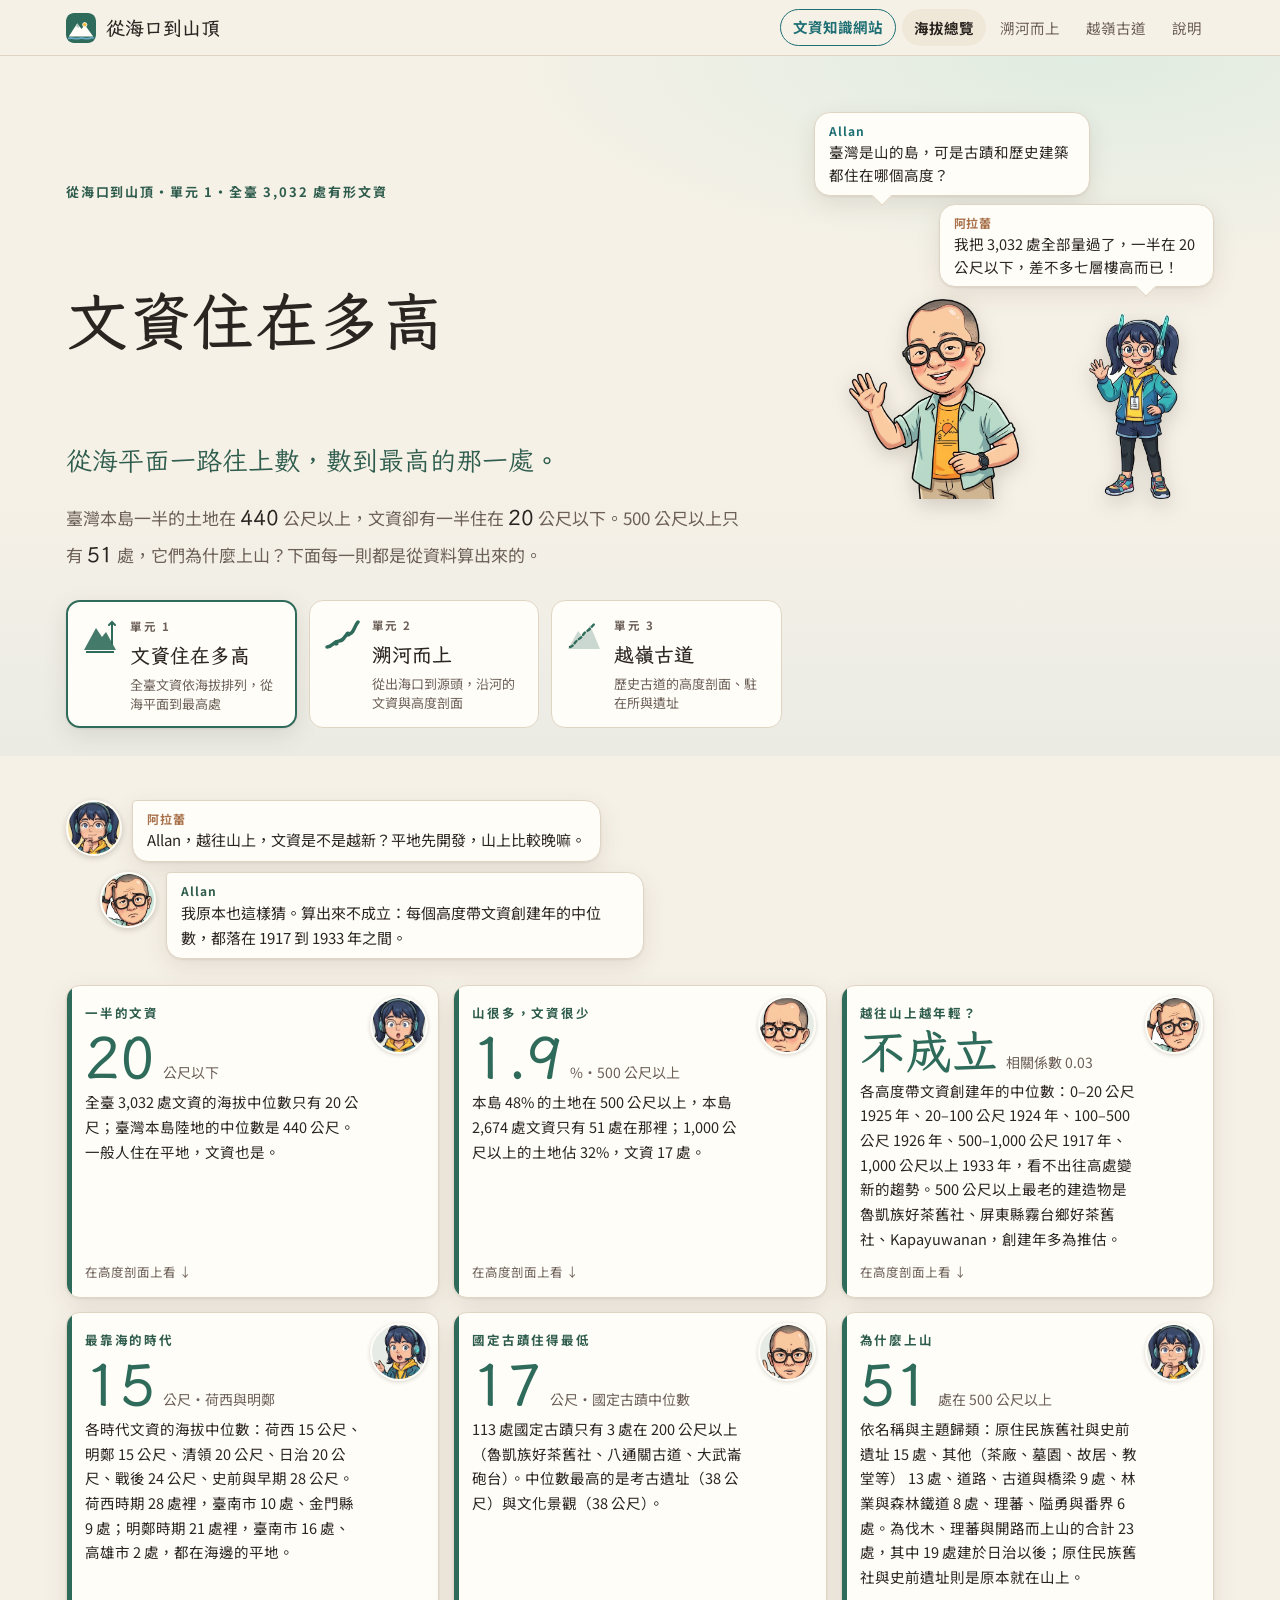
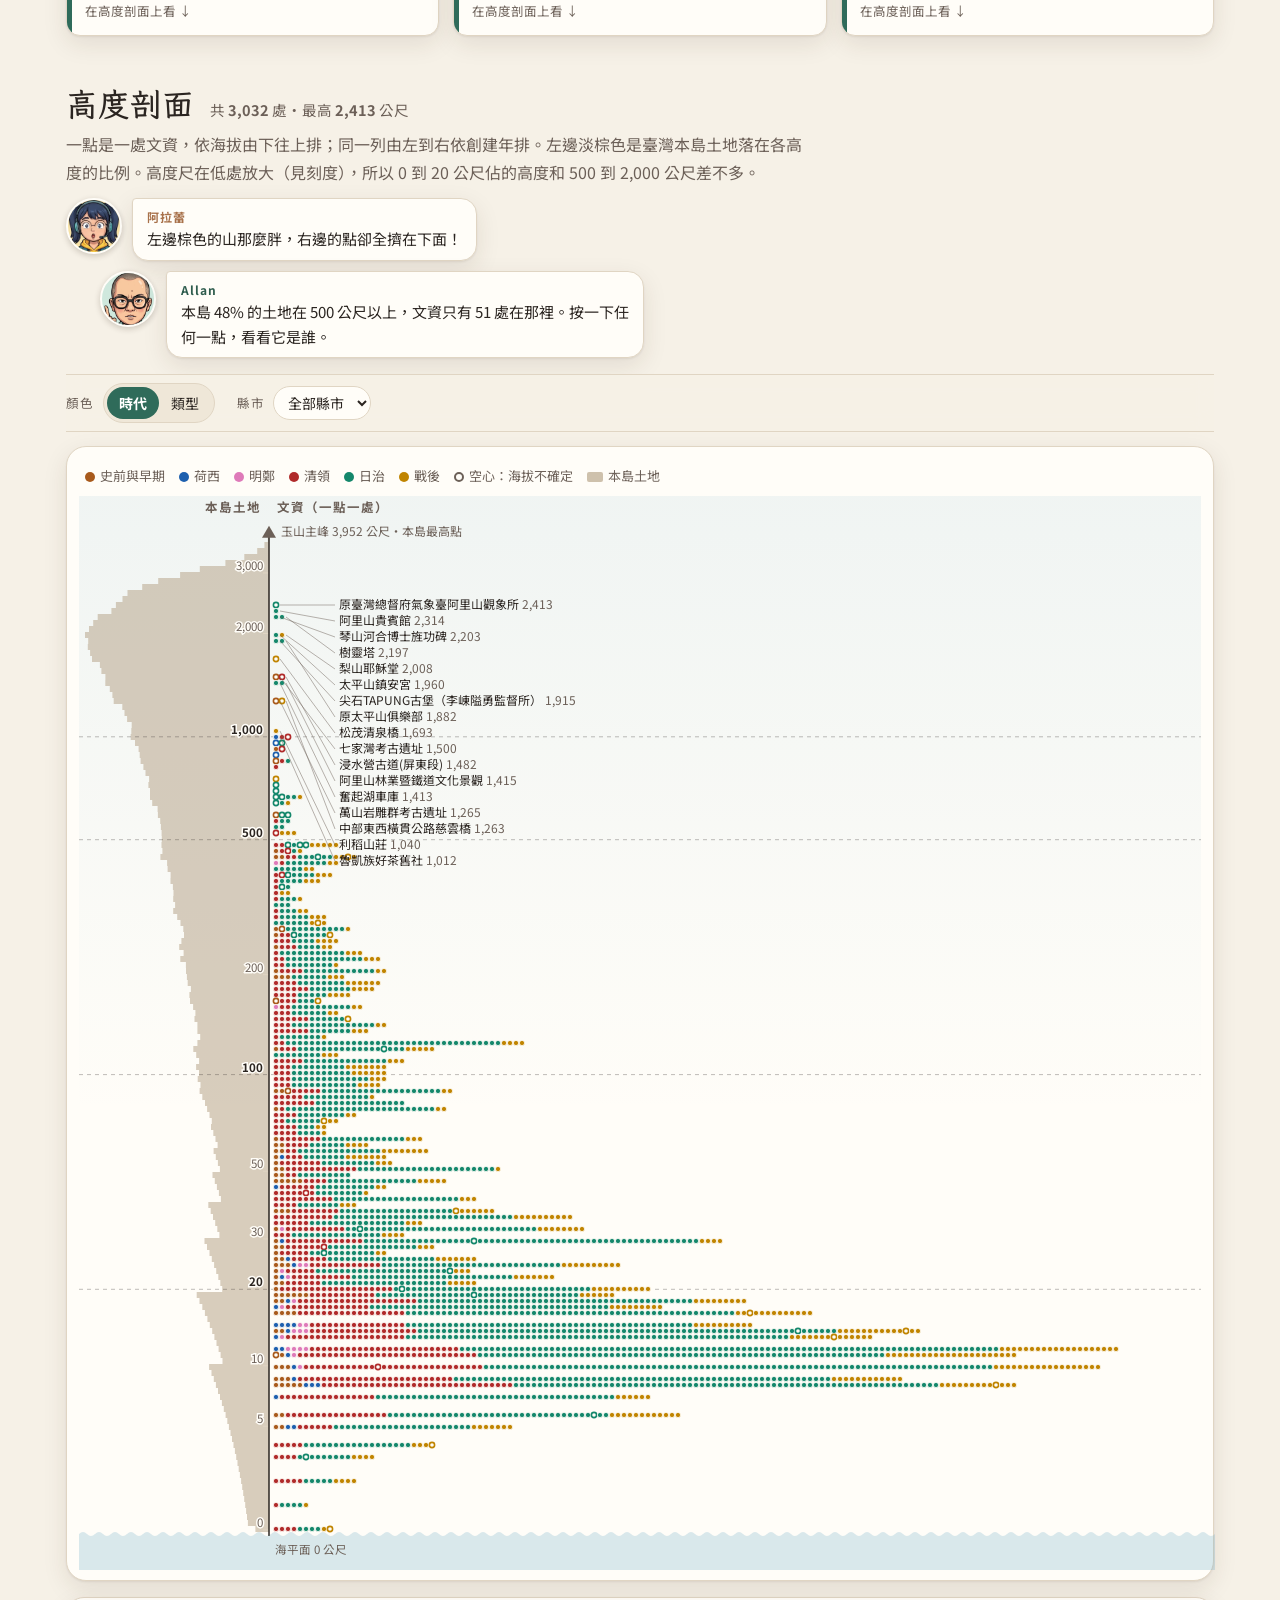
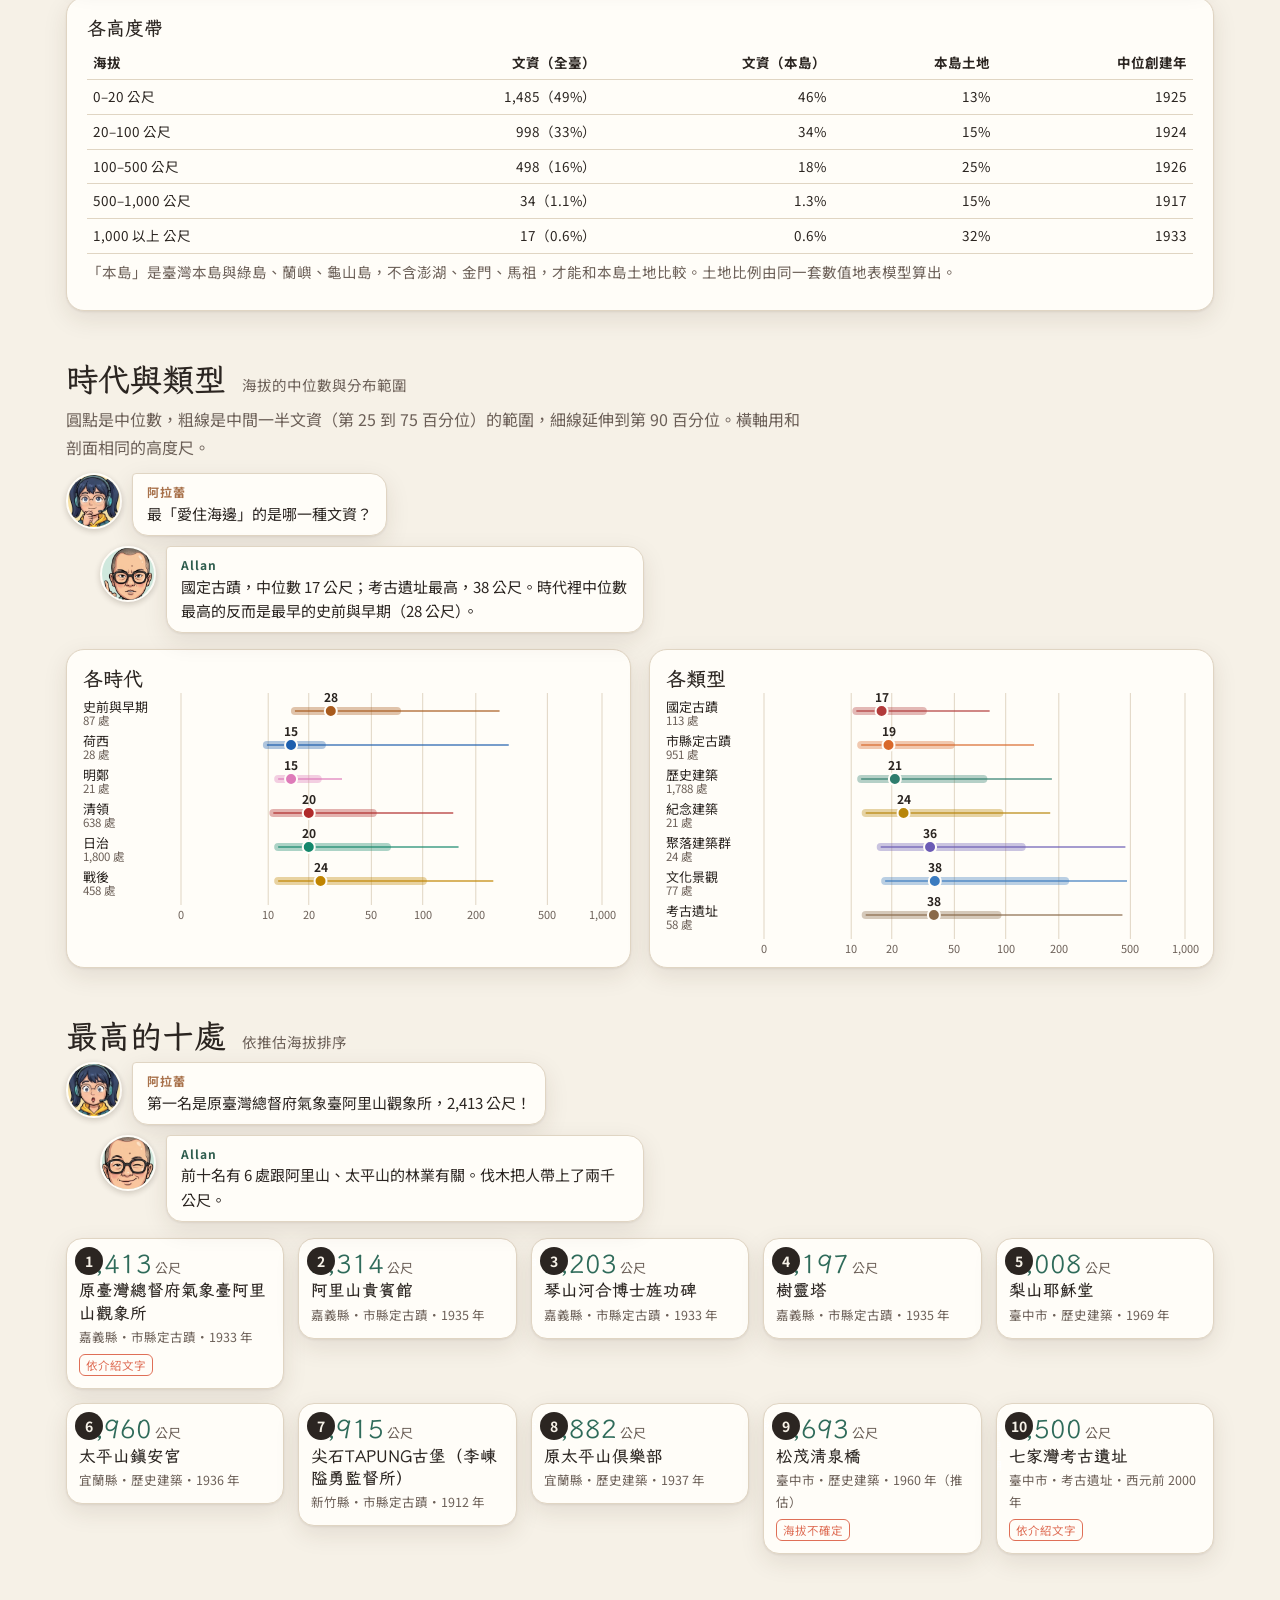
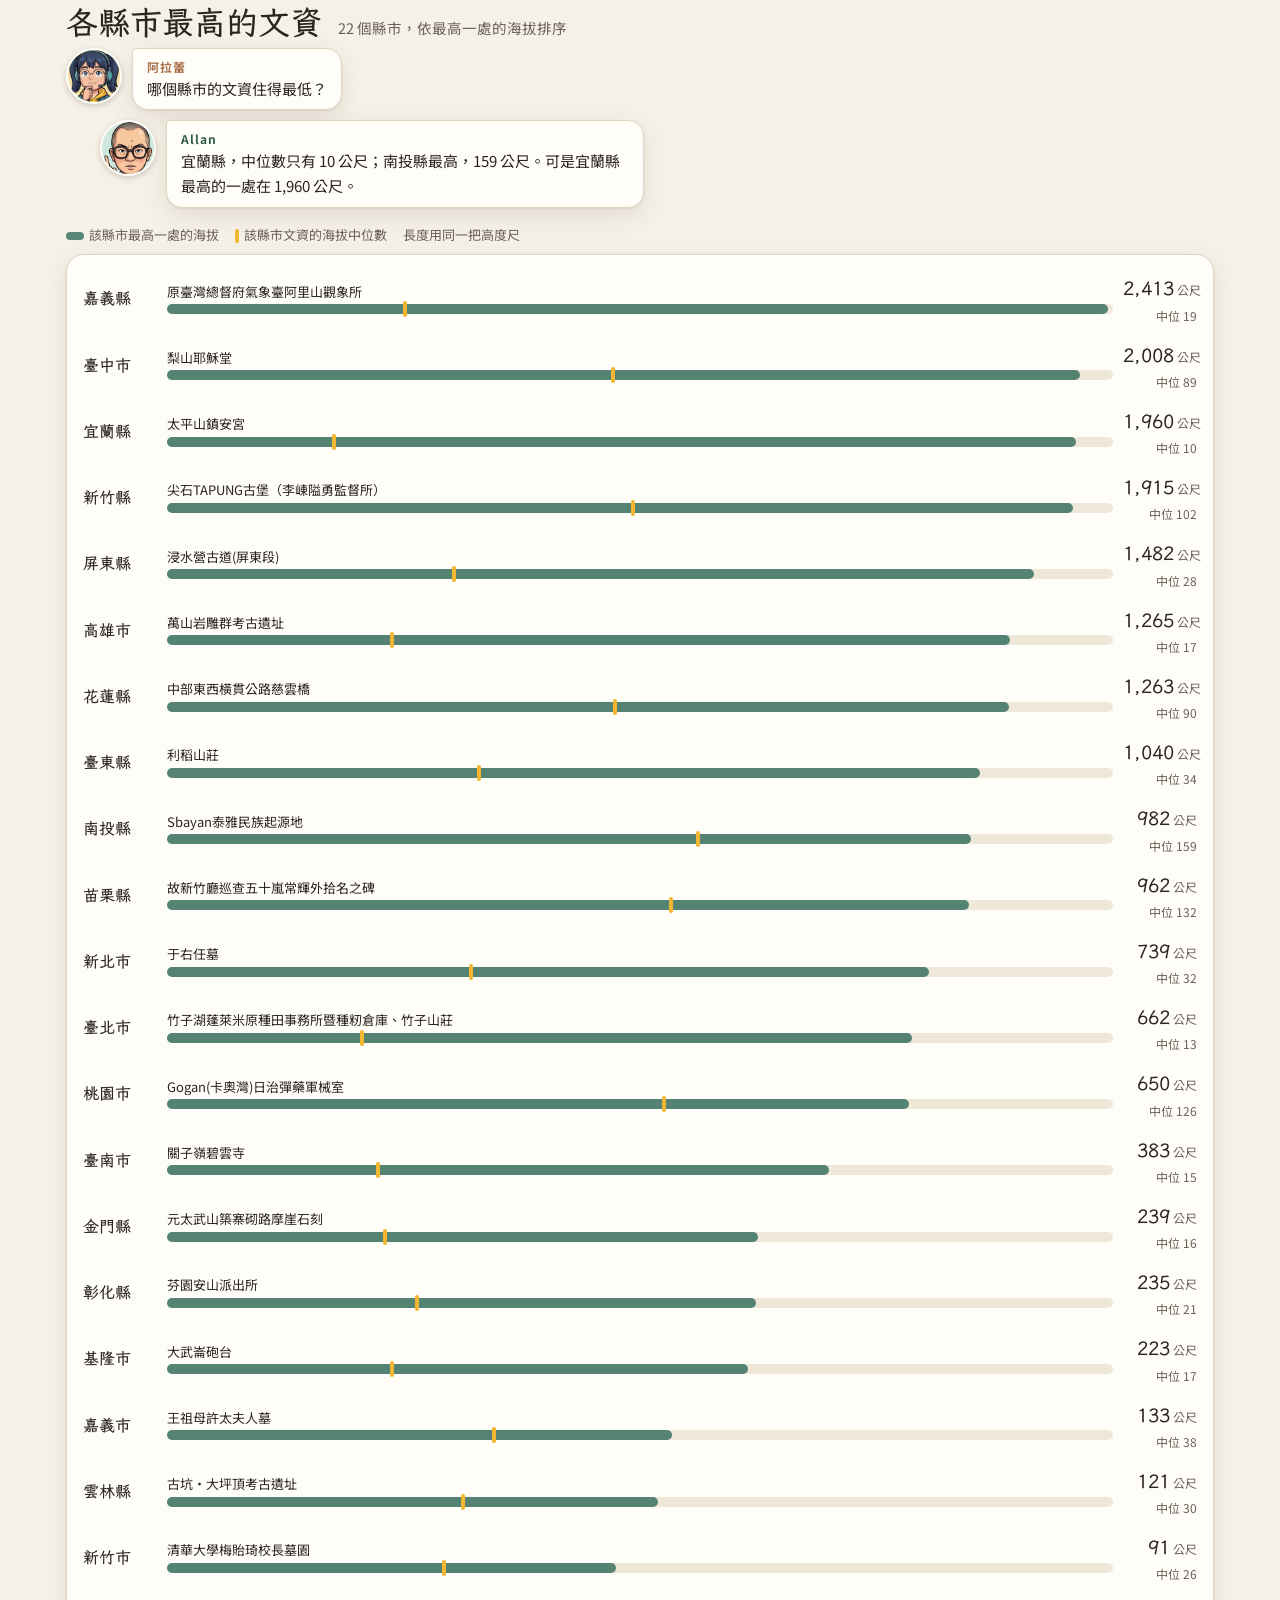
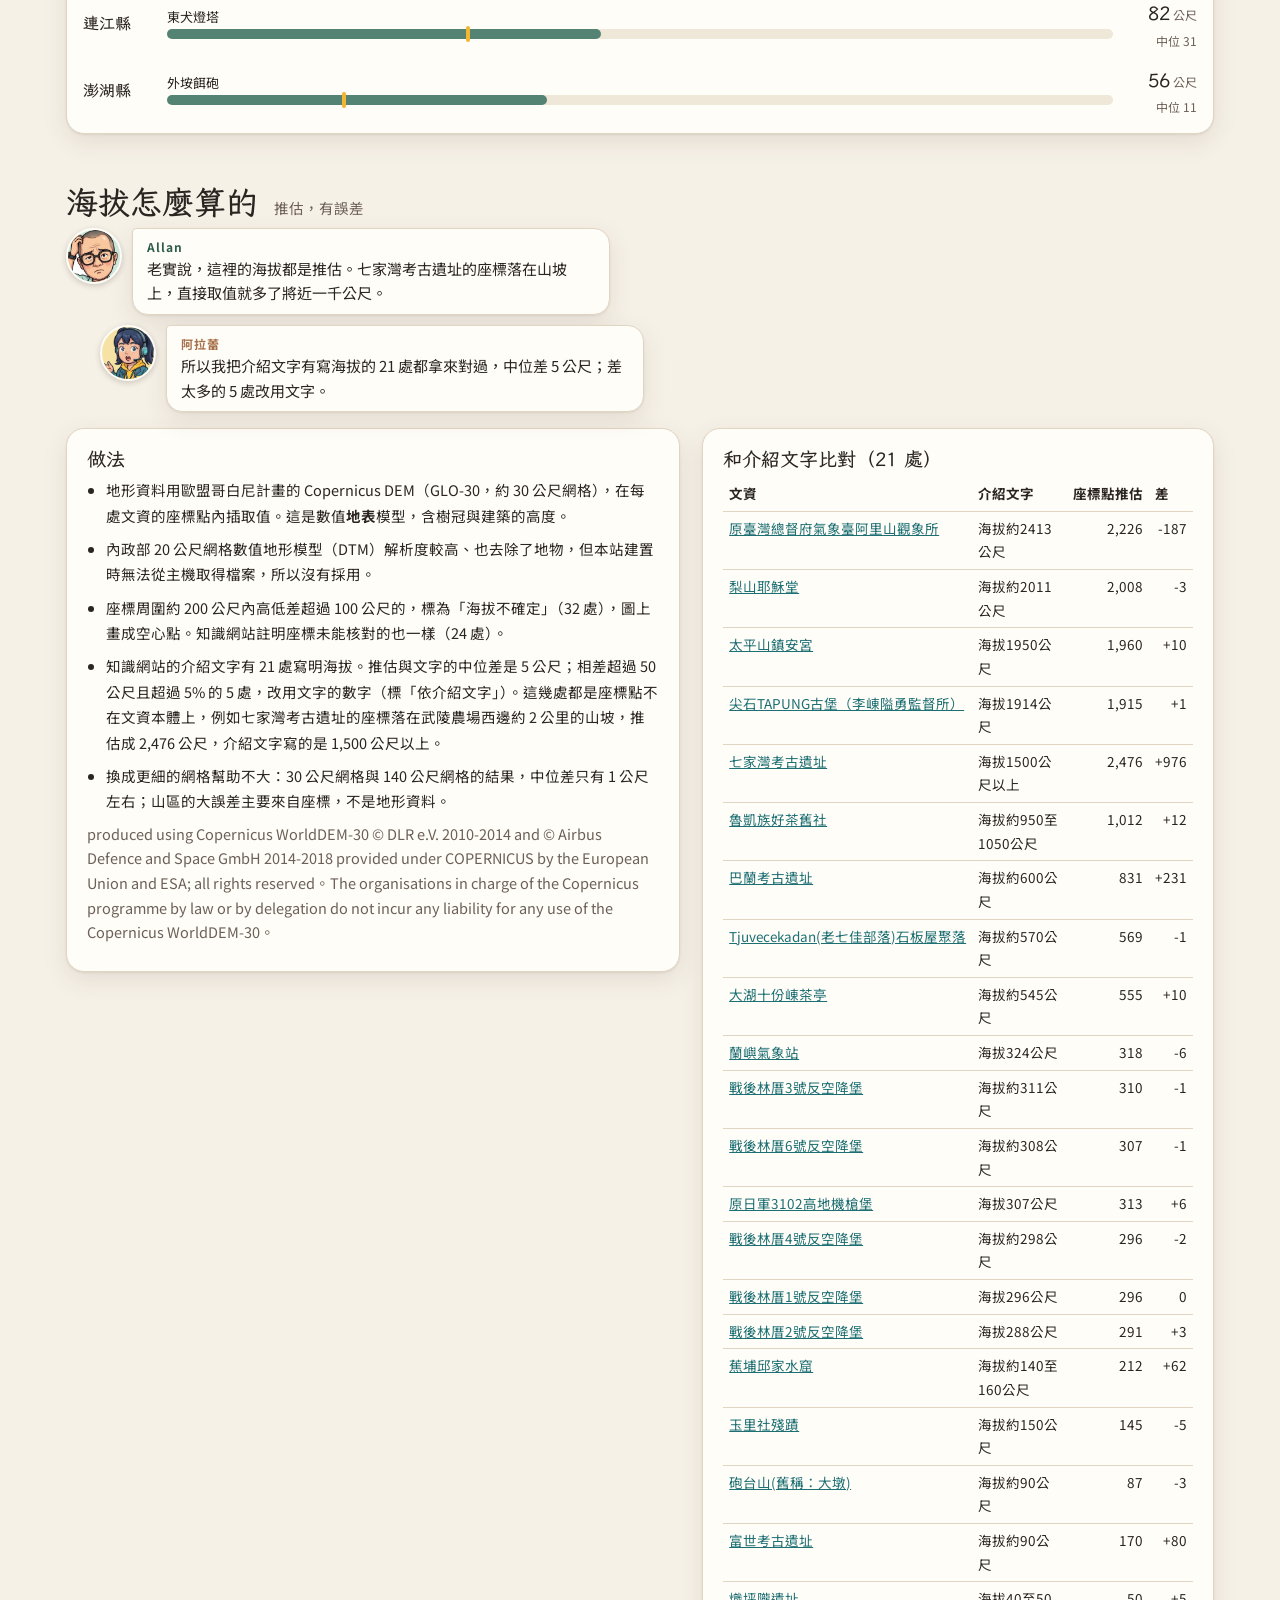
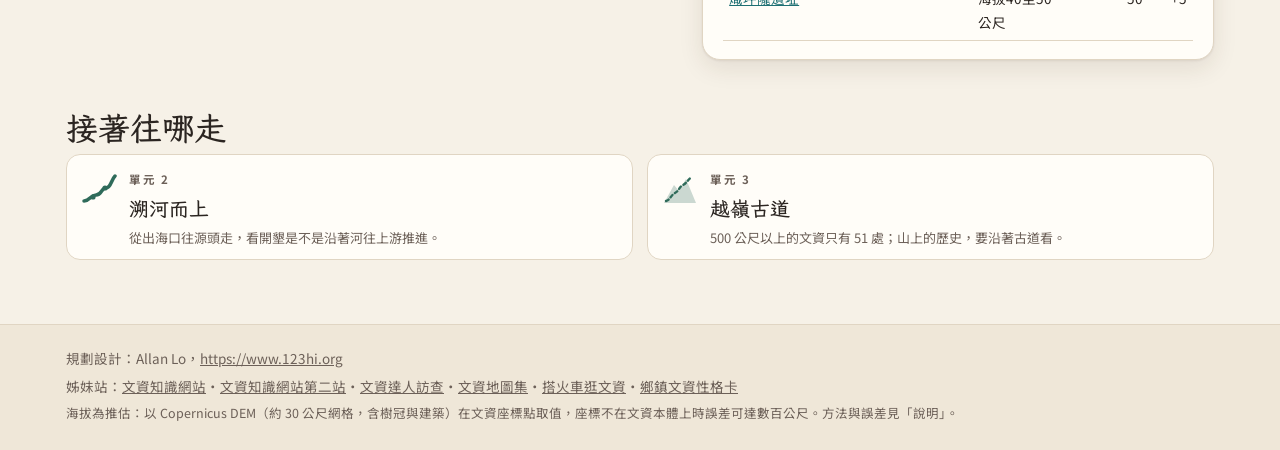
==== commit a4cc9d75: "單元 2「溯河而上」：淡水河（含新店溪、基隆河）與濁水溪的河流剖面 - tools/river_stem.py：在水利署流域內以地形推算主流與支線（燒入水利署河川線、優先沿同名河川線上溯） - too" ====
--- a/index.html
+++ b/index.html
@@ -24,6 +24,7 @@
 <link rel="stylesheet" href="https://fonts.googleapis.com/css2?family=LXGW+WenKai+TC:wght@400;700&family=Noto+Sans+TC:wght@400;500;700&display=swap">
 <link rel="stylesheet" href="assets/css/ascent.css">
 <link rel="stylesheet" href="assets/css/trail.css">
+<link rel="stylesheet" href="assets/css/river.css">
 </head>
 <body>
 <a class="skip" href="#app">跳到主要內容</a>
--- a/assets/css/river.css
+++ b/assets/css/river.css
@@ -0,0 +1,27 @@
+/* 從海口到山頂 — 單元 2「溯河而上」的樣式（基底在 ascent.css、trail.css） */
+.tp.rv .chan { fill: var(--sea); opacity: .55; }
+.tp.rv .dense { fill: var(--sun); opacity: .14; }
+.tp.rv .kt line { stroke: var(--card); stroke-width: 1.5; }
+.tp.rv .kt text { font-size: 10.5px; font-weight: 700; fill: #fff; text-anchor: middle; }
+@media (prefers-color-scheme: dark) { .tp.rv .kt text { fill: #10202a; } }
+.tp.rv .bank { font-size: 12.5px; font-weight: 700; fill: var(--muted); letter-spacing: .1em; }
+.tp.rv .mouth { font-size: 12px; fill: var(--muted); text-anchor: middle; }
+.tp.rv .conf { font-size: 11.5px; font-weight: 700; fill: var(--teal); paint-order: stroke; stroke: var(--card); stroke-width: 3px; }
+.tp .dot { fill: var(--dc); stroke: var(--card); stroke-width: .8; cursor: pointer; }
+.tp .dot.fl { stroke: var(--ink); stroke-width: 1.4; }
+.tp .dot:hover { stroke: var(--sun); stroke-width: 2.5; }
+.tp .bed { fill: none; stroke: var(--sea); stroke-width: 2.5; }
+.tp .bed-a { fill: var(--sea); opacity: .15; }
+.tp .bmed { stroke: var(--ink); stroke-width: 2.5; stroke-linecap: round; }
+.pf-legend i.flk { background: var(--card); border: 2px solid var(--ink); width: 10px; height: 10px; border-radius: 50%; }
+.cp { display: grid; gap: 10px; }
+.cp li { display: grid; grid-template-columns: 7em 1fr 4.5em; gap: 12px; align-items: center; }
+.cp-l { font-family: var(--f-display); font-weight: 700; font-size: 18px; display: flex; flex-direction: column; line-height: 1.3; }
+.cp-l small { font-family: var(--f-body); font-weight: 400; font-size: 12px; color: var(--muted); }
+.cp-bar { display: flex; height: 18px; border-radius: 6px; overflow: hidden; gap: 2px; background: var(--paper-2); }
+.cp-bar i { display: block; background: var(--dc); min-width: 3px; }
+.cp-n { text-align: right; font-size: 13px; color: var(--muted); } .cp-n b { font-family: var(--f-display); font-size: 20px; color: var(--ink); }
+@media (max-width: 640px) { .cp li { grid-template-columns: 4.6em 1fr 3.6em; gap: 8px; } }
+.tp.rv .chan.gap { opacity: .25; }
+.tp.rv .gapt { font-size: 12px; fill: var(--muted); }
+.tp.rv .confl { stroke: var(--teal); stroke-width: 1; stroke-dasharray: 3 3; }
